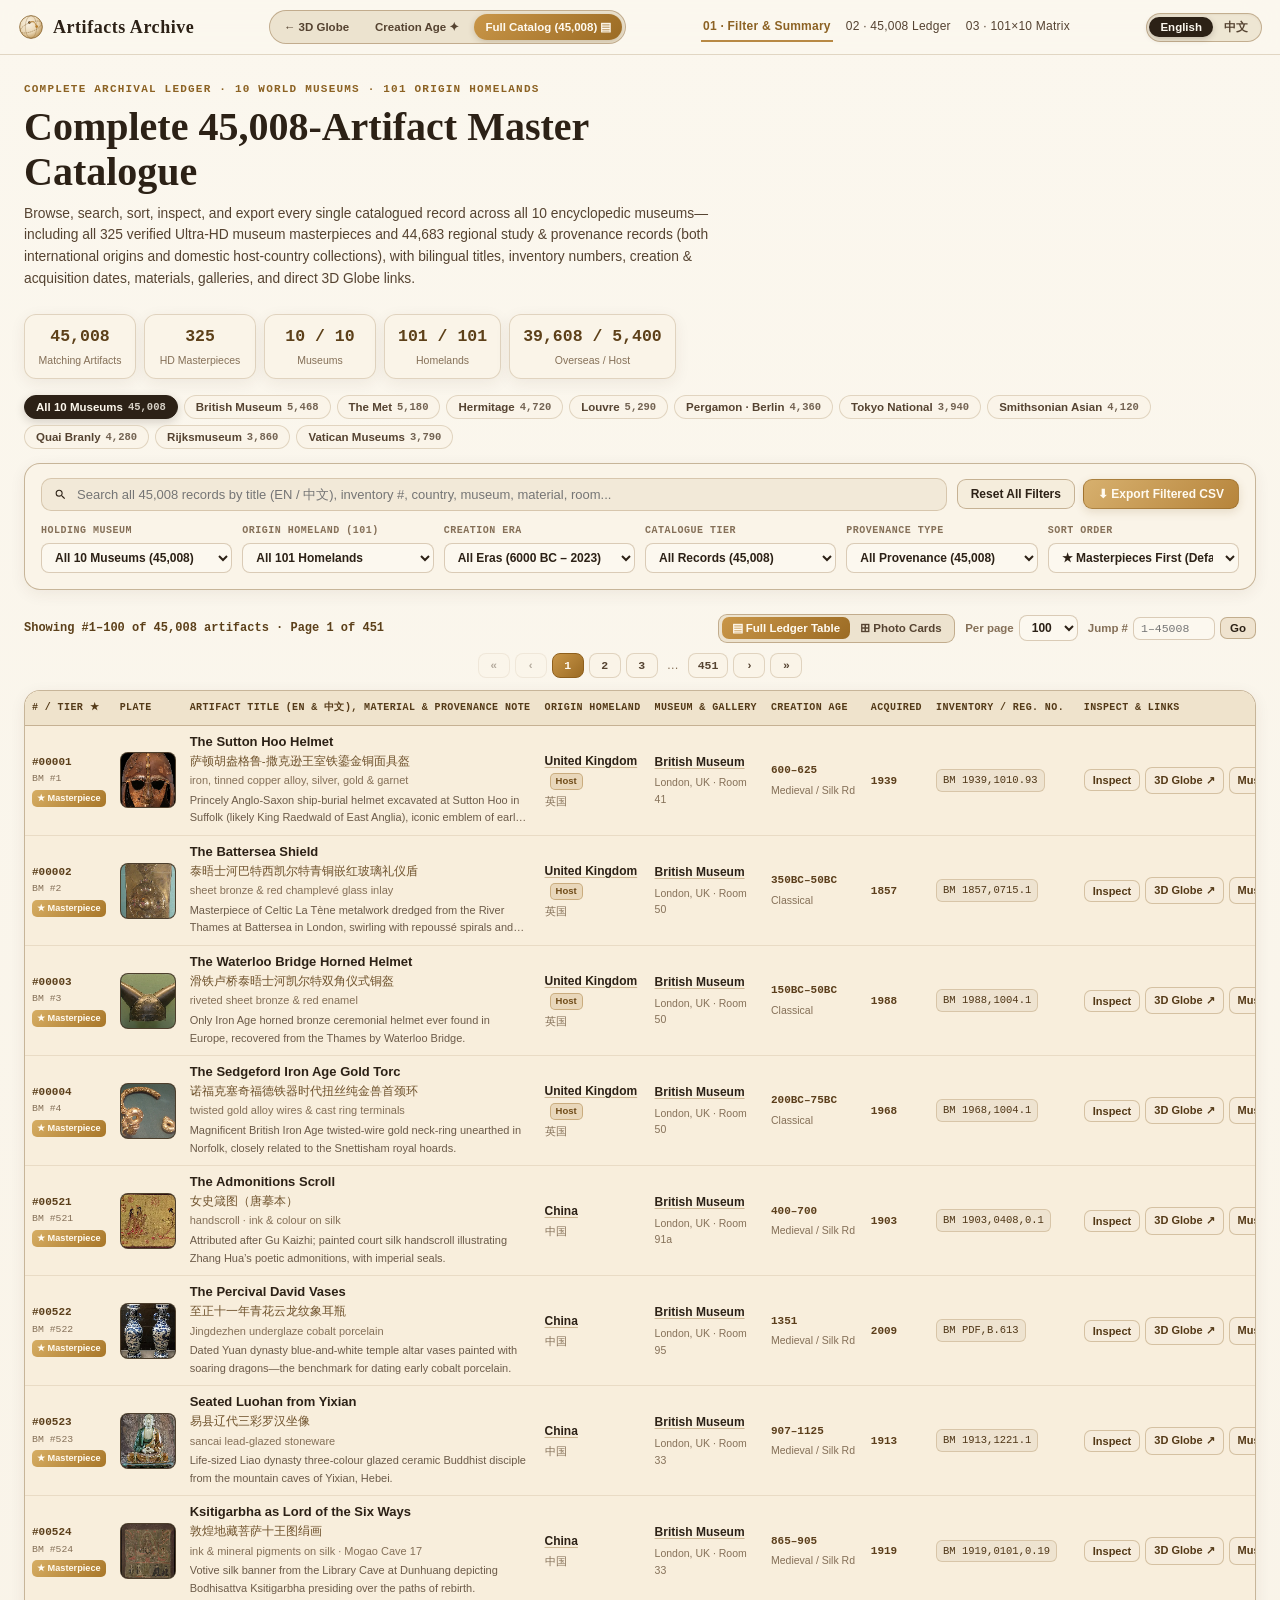
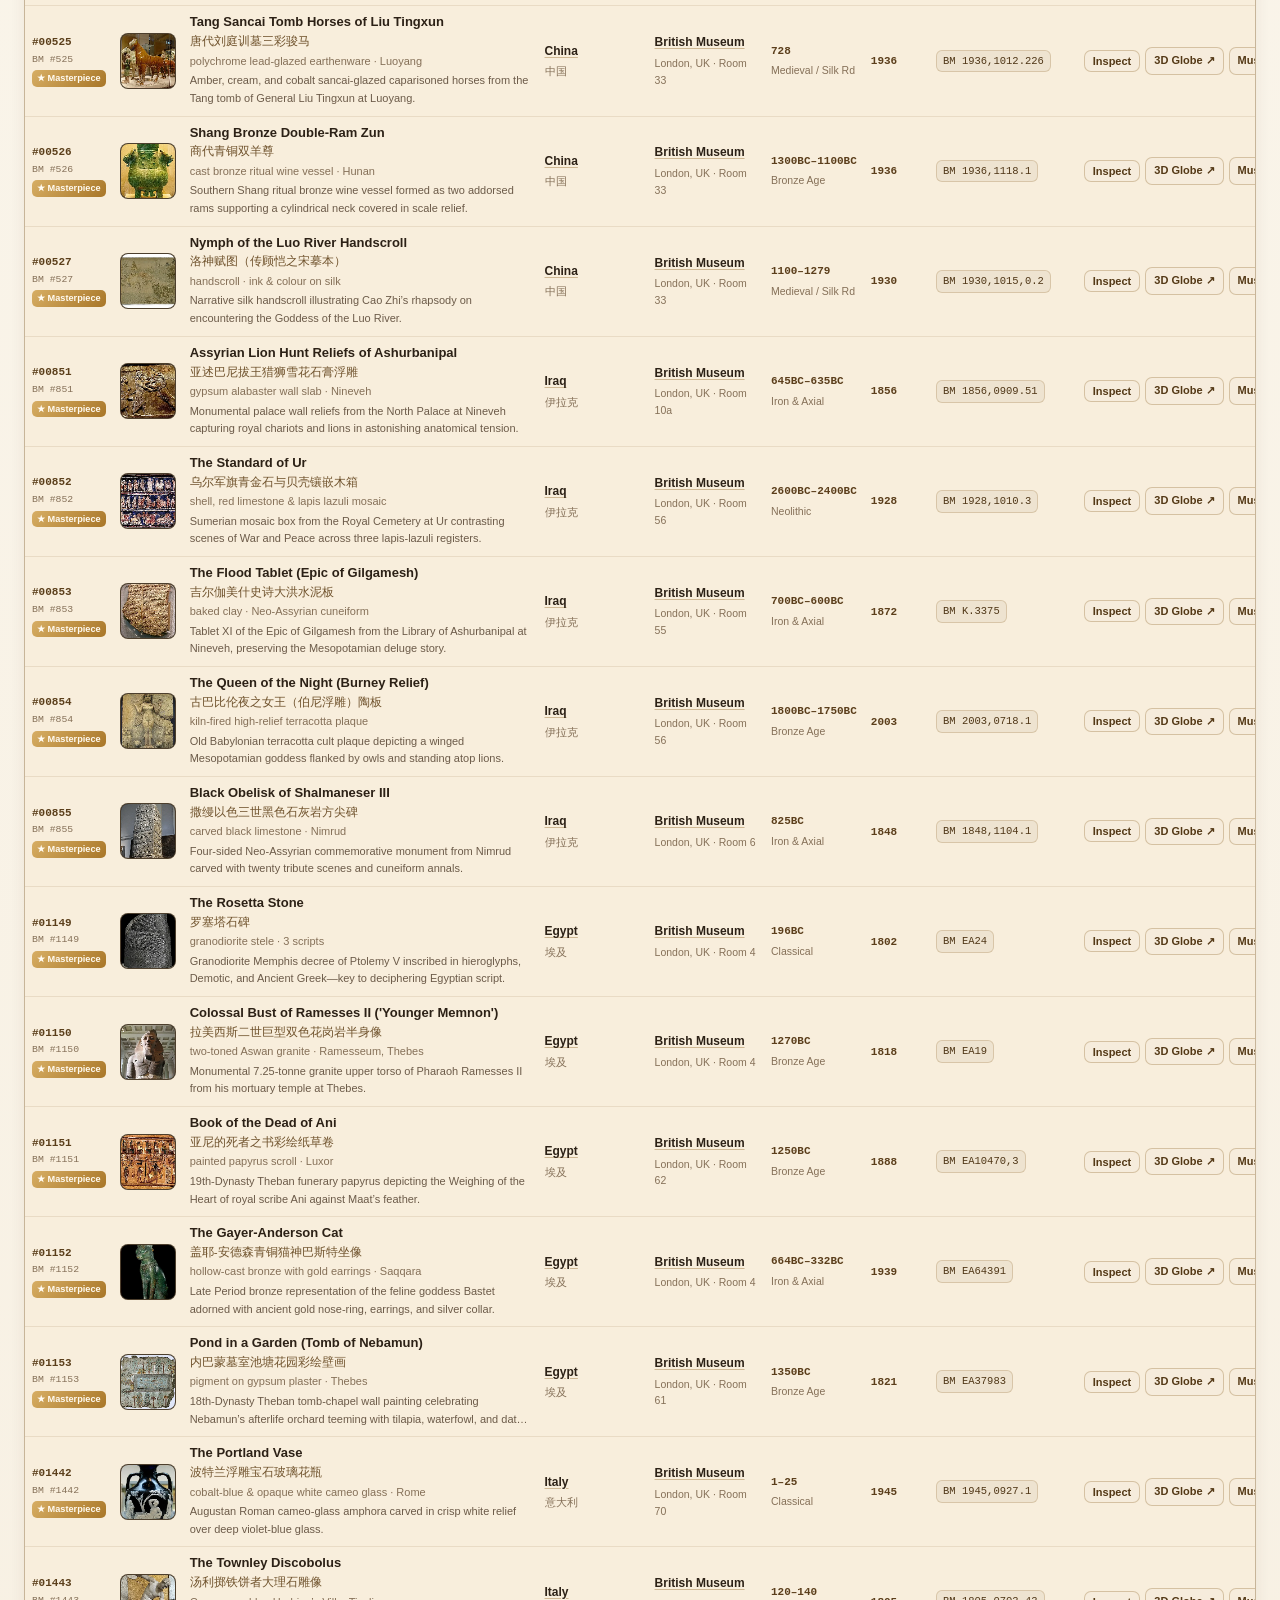
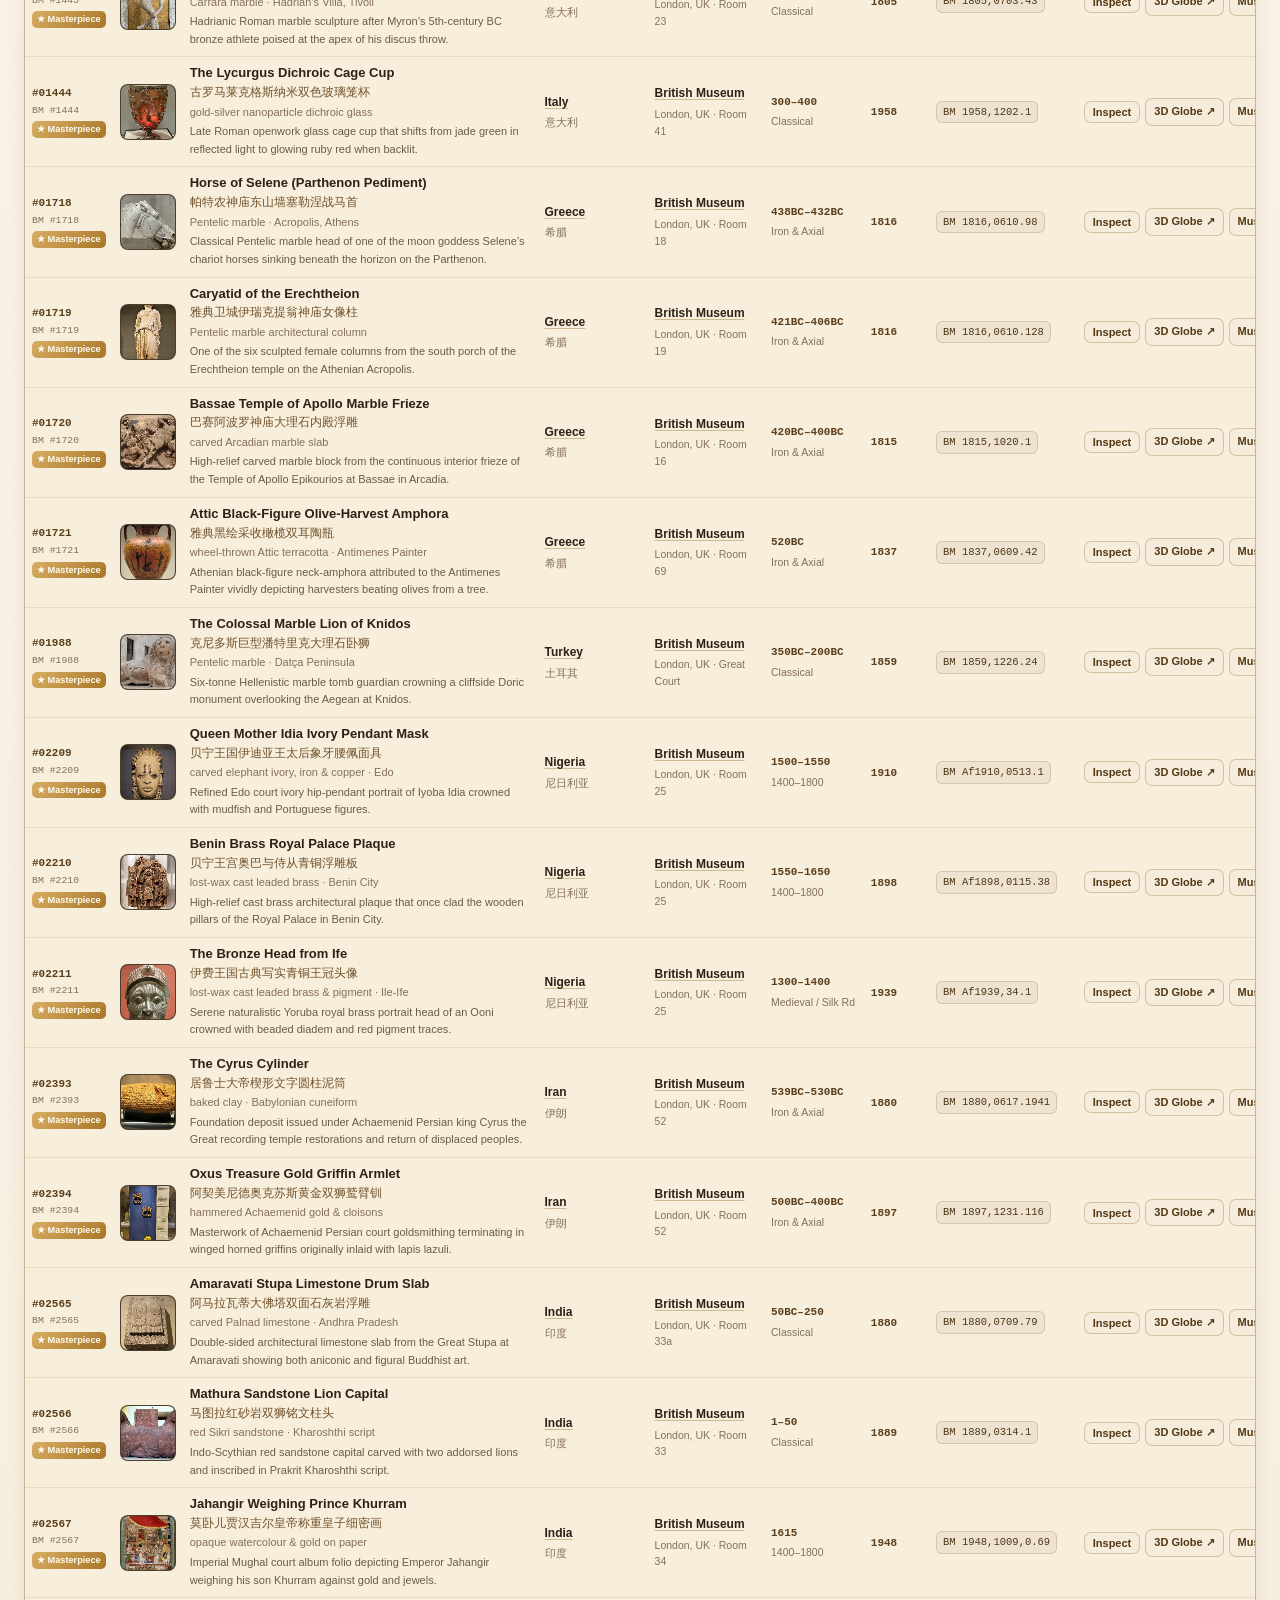
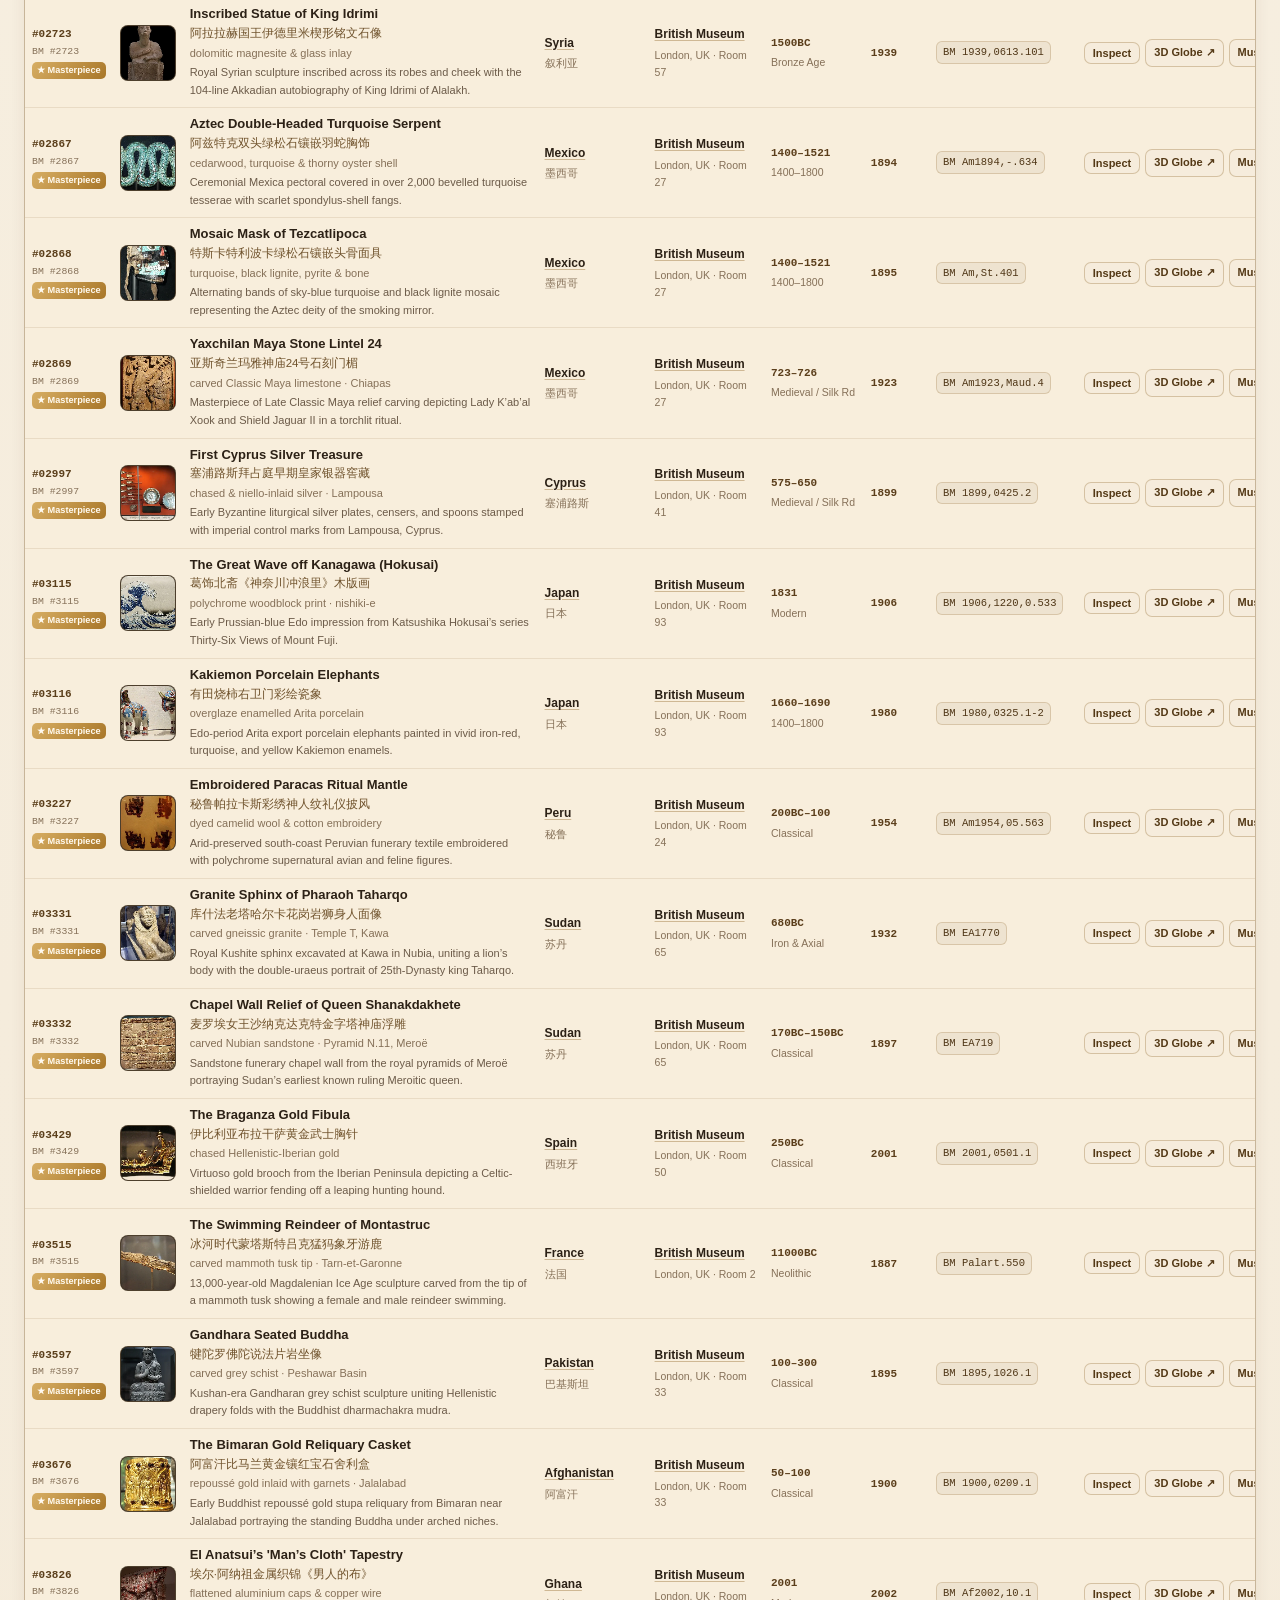
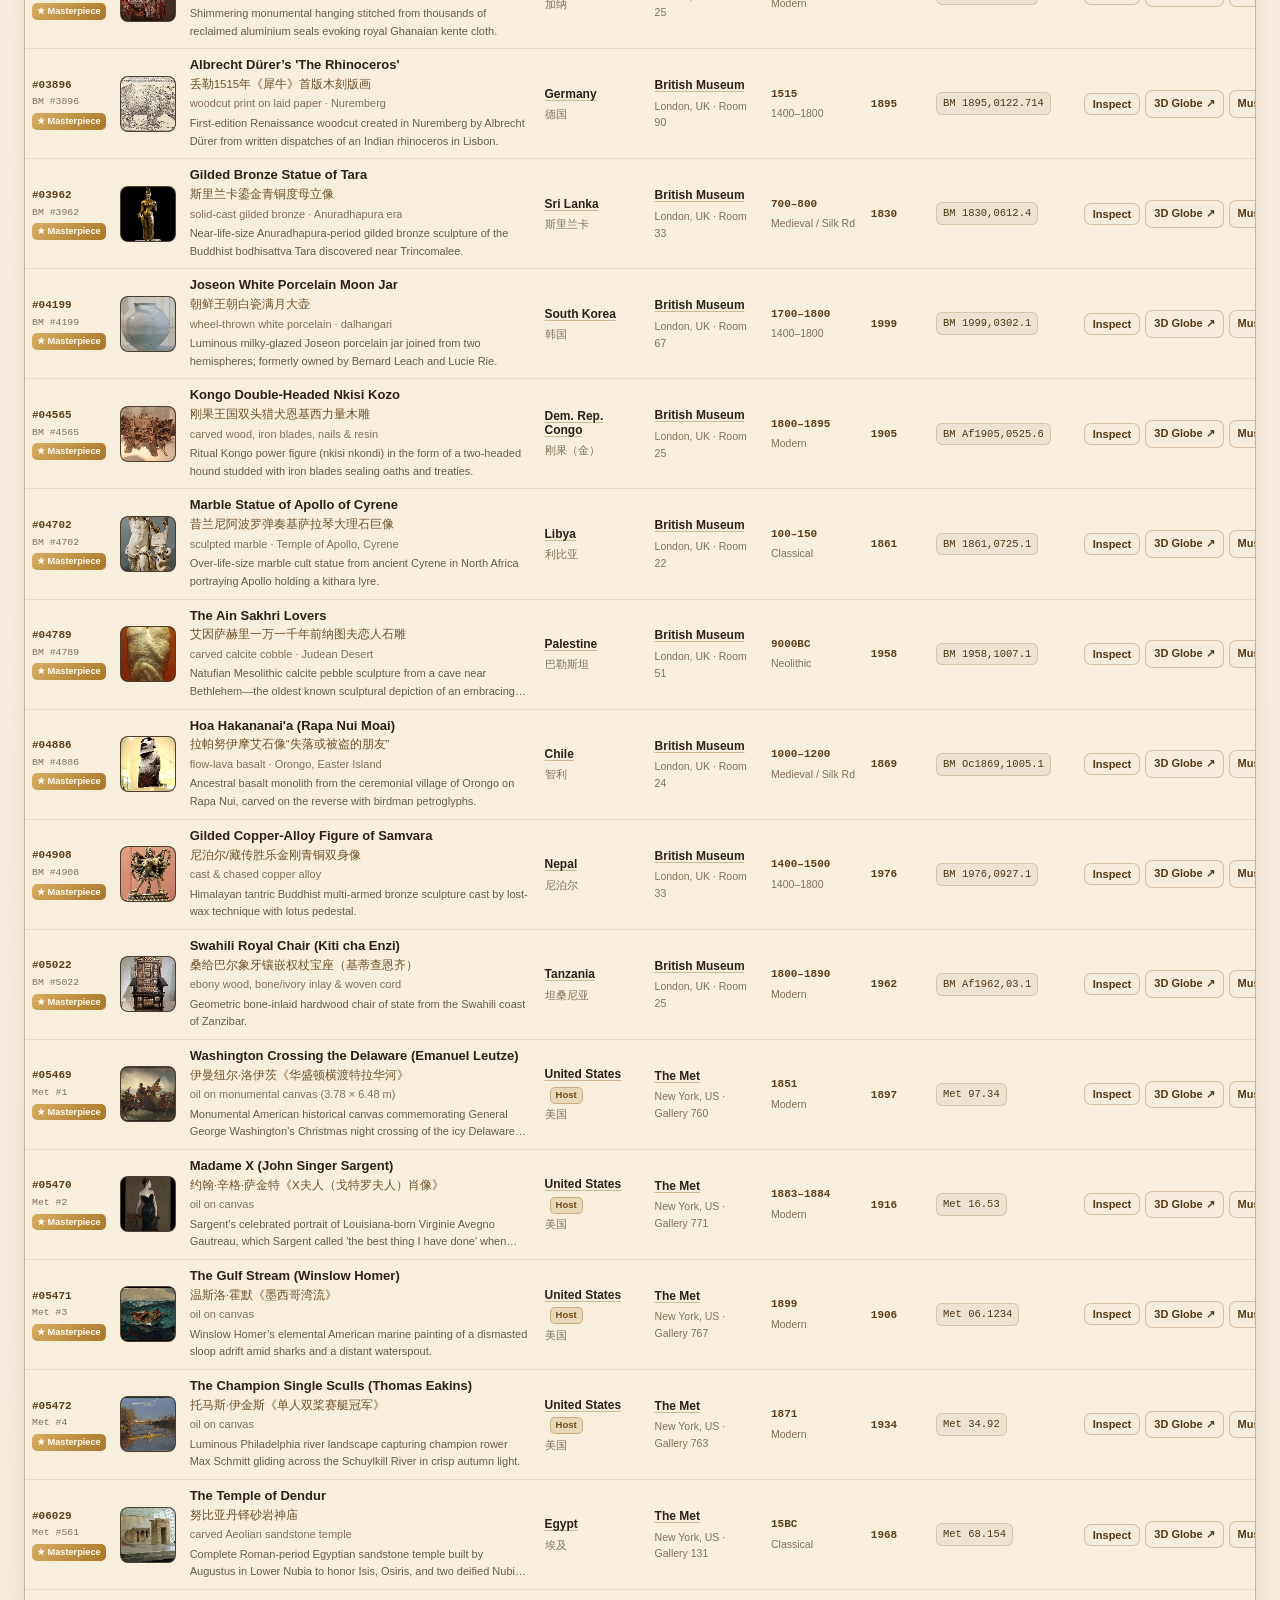
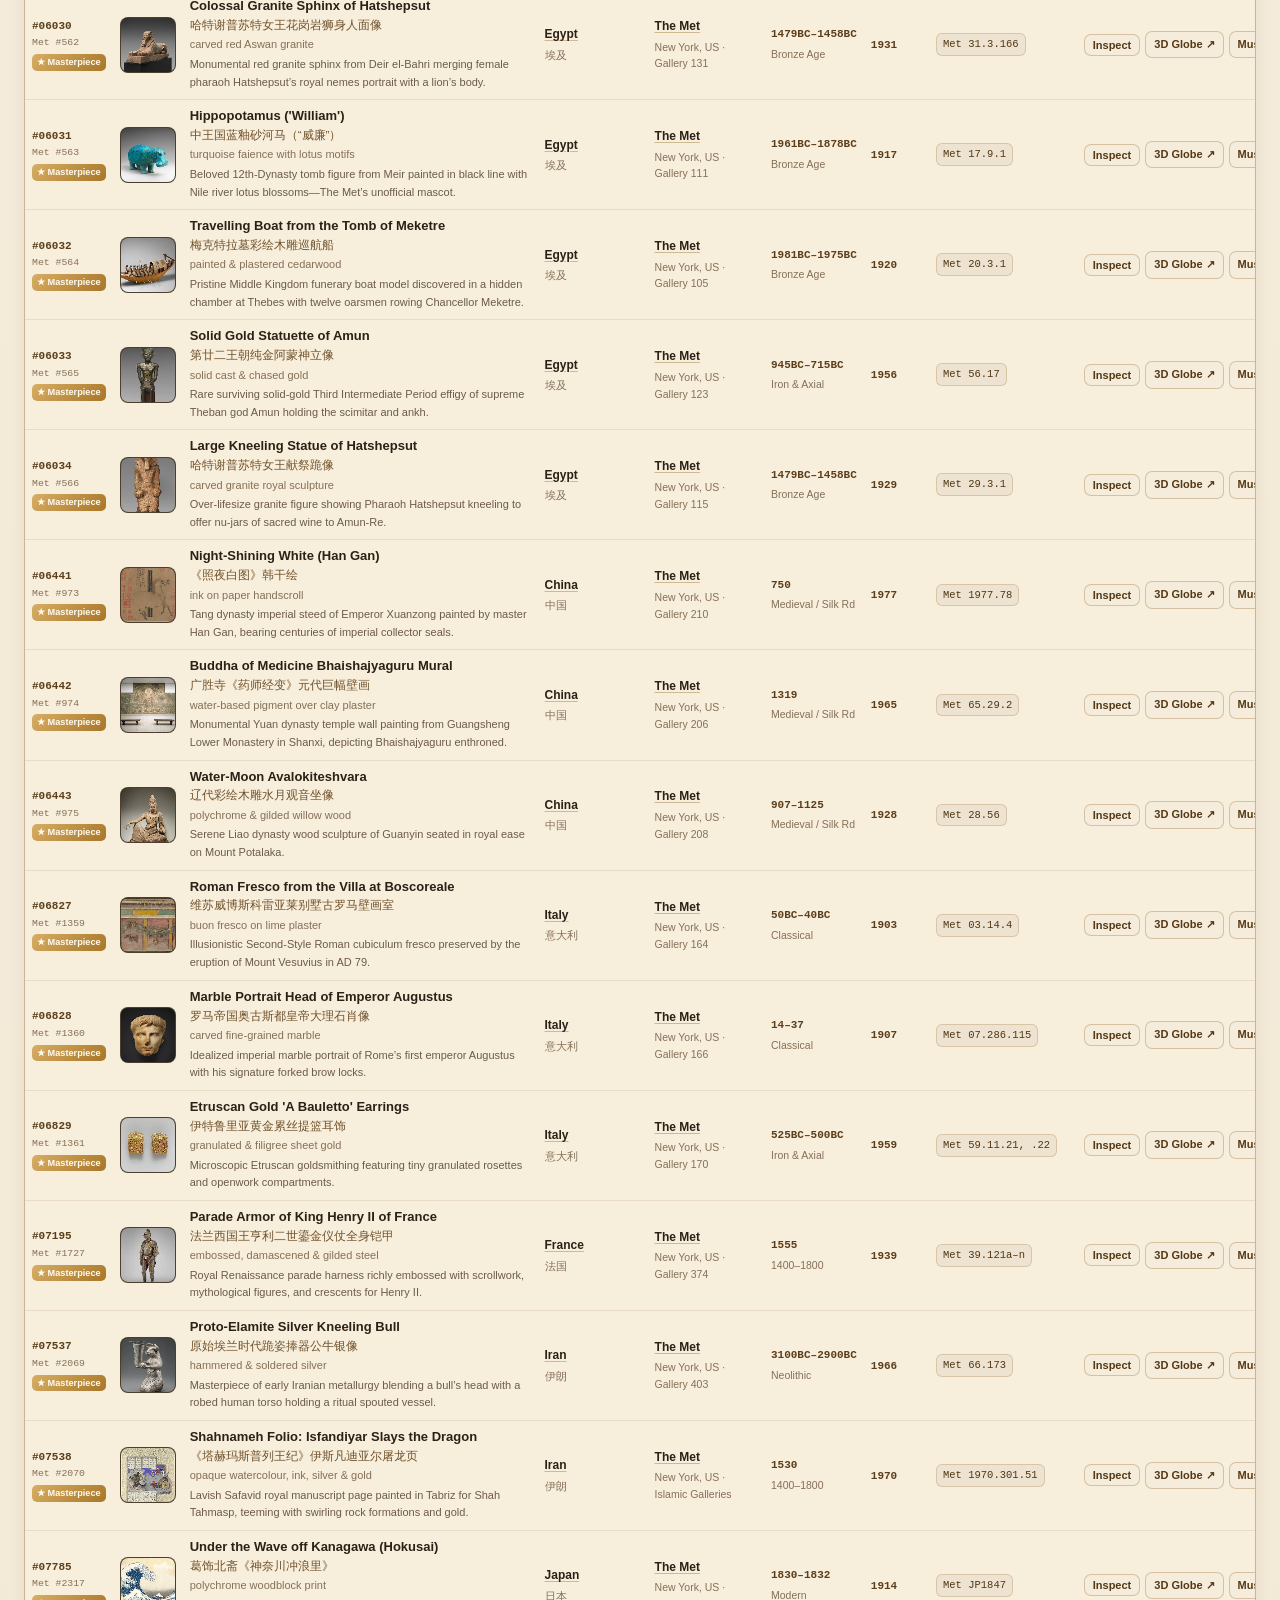
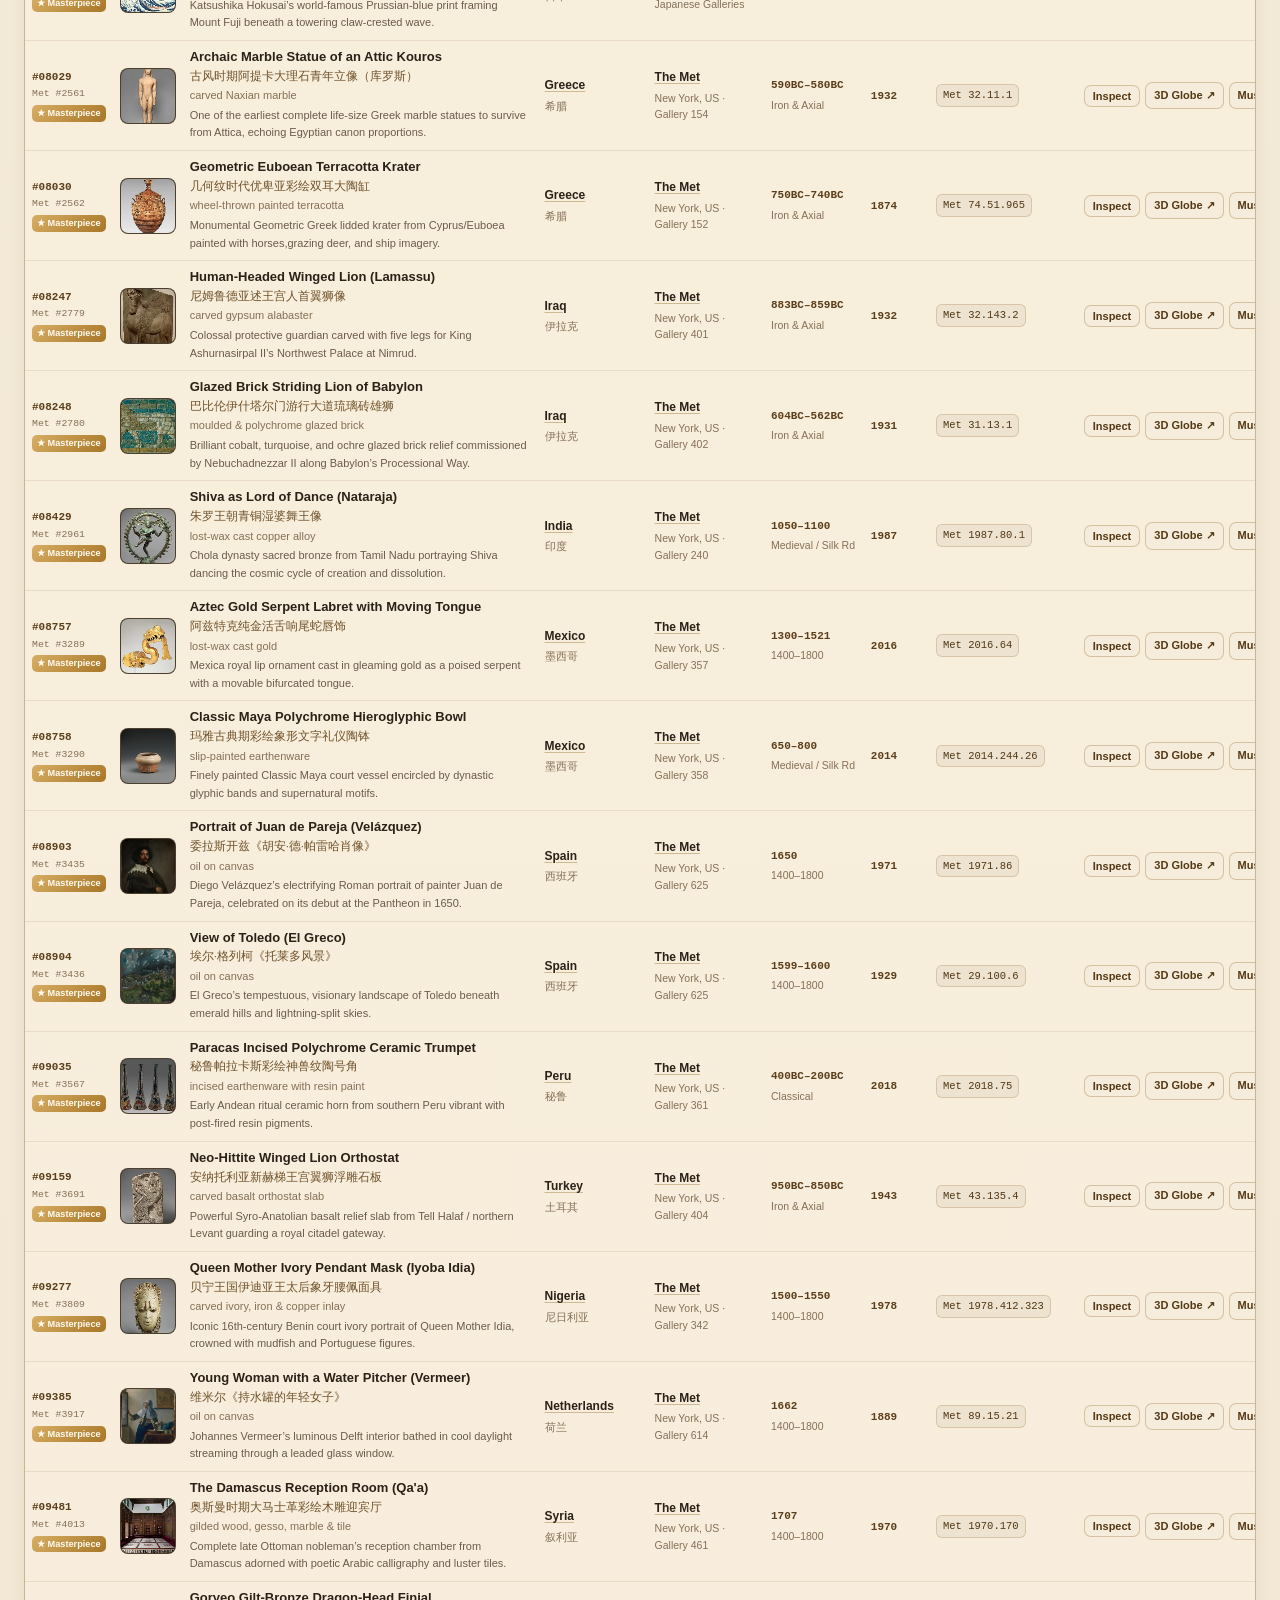
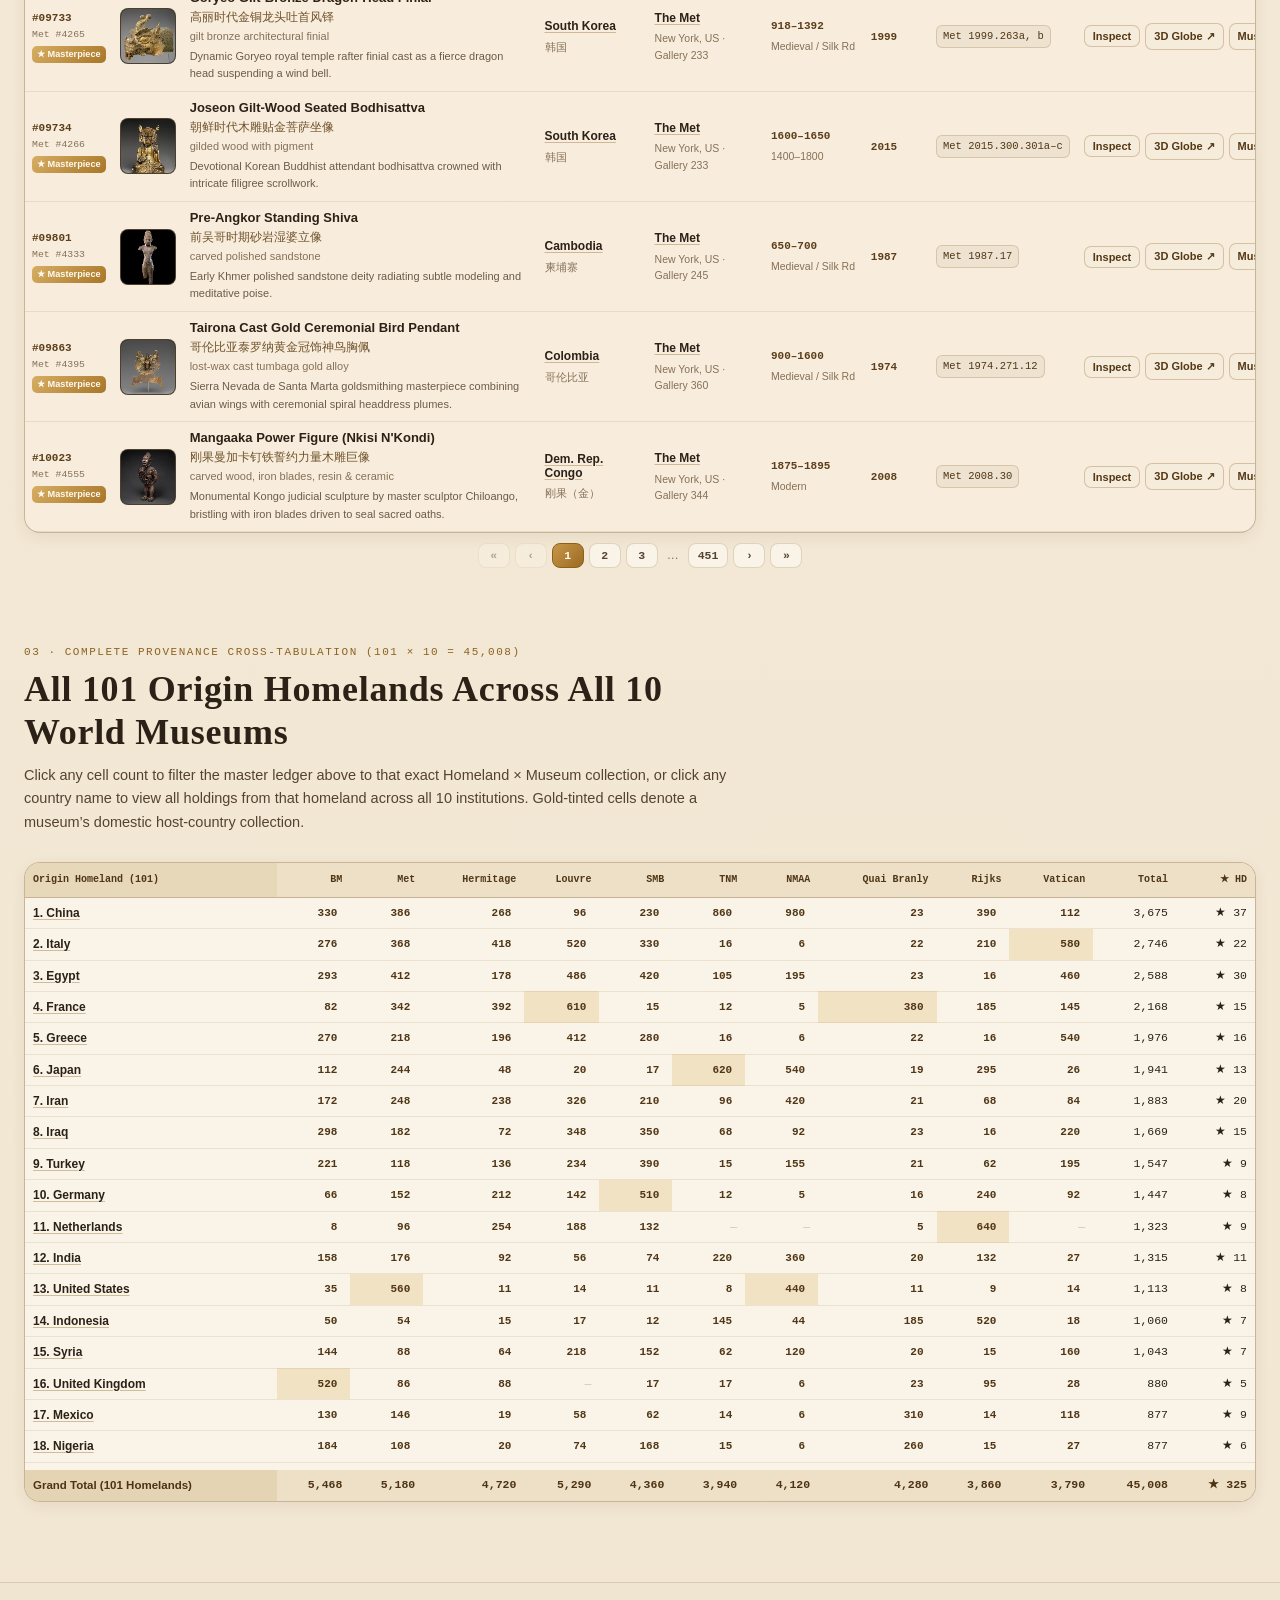
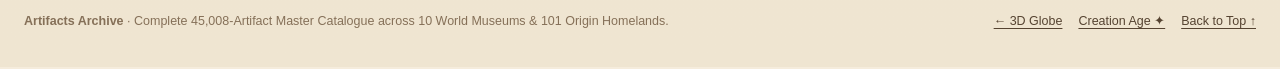
==== public/catalog.html @ 42130c11 "Initial release: Artifacts Archive (10 museums, 45,008 records, 3 pages)" ====
<!DOCTYPE html>
<html lang="en">
<head>
  <meta charset="UTF-8" />
  <meta name="viewport" content="width=device-width, initial-scale=1.0" />
  <title>Full Artifact Catalog (45,008) · 全部文物总名录 — Artifacts Archive</title>
  <meta name="description" content="Complete searchable, filterable, and exportable master catalogue of all 45,008 artifacts across 10 world museums and 101 origin homelands, including 325 verified HD masterpieces." />
  <link rel="icon" type="image/svg+xml" href="./favicon.svg" />
  <link rel="stylesheet" href="./css/styles.css" />
  <link rel="stylesheet" href="./css/catalog.css" />
</head>
<body class="catalog-page">
  <header id="site-nav">
    <div class="nav-inner">
      <a class="brand-link" href="./index.html" id="cat-brand-back-link">
        <img class="brand-mark" src="./favicon.svg" alt="" width="26" height="26" />
        <span id="brand-primary" class="brand-text-primary" data-i18n="brandPrimary">Artifacts Archive</span>
      </a>

      <div class="cat-page-switcher" role="navigation" aria-label="Exhibition lens pages">
        <a id="cat-nav-prov-link" class="cat-page-pill" href="./index.html" data-i18n="navProvenance">← 3D Globe</a>
        <a id="cat-nav-age-link" class="cat-page-pill" href="./creation-age.html" data-i18n="navCreationAge">Creation Age ✦</a>
        <span class="cat-page-pill active" aria-current="page" data-i18n="navCatalogCurrent">Full Catalog (45,008) ▤</span>
      </div>

      <nav class="nav-links cat-sec-links" aria-label="Catalog sections">
        <a href="#cat-hero-section" class="active" data-cat-sec="cat-hero-section" data-i18n="secFilterNav">01 · Filter &amp; Summary</a>
        <a href="#cat-directory-section" data-cat-sec="cat-directory-section" data-i18n="secLedgerNav">02 · 45,008 Ledger</a>
        <a href="#cat-matrix-section" data-cat-sec="cat-matrix-section" data-i18n="secMatrixNav">03 · 101×10 Matrix</a>
      </nav>

      <div class="nav-right">
        <div class="lang-toggle" role="group" aria-label="Language selector">
          <button type="button" class="lang-btn active" data-lang="en" aria-pressed="true">English</button>
          <button type="button" class="lang-btn" data-lang="zh" aria-pressed="false">中文</button>
        </div>
      </div>
    </div>
  </header>

  <main>
    <!-- 01. Master Summary & Multi-Facet Filter Deck -->
    <section id="cat-hero-section" class="cat-hero-deck">
      <div class="cat-hero-header">
        <div class="cat-hero-copy">
          <div class="cat-eyebrow" data-i18n="catEyebrow">COMPLETE ARCHIVAL LEDGER · 10 WORLD MUSEUMS · 101 ORIGIN HOMELANDS</div>
          <h1 id="cat-main-title" data-i18n="catMainTitle">Complete 45,008-Artifact Master Catalogue</h1>
          <p id="cat-main-sub" data-i18n="catMainSub">
            Browse, search, sort, inspect, and export every single catalogued record across all 10 encyclopedic museums—including all 325 verified Ultra-HD museum masterpieces and 44,683 regional study &amp; provenance records (both international origins and domestic host-country collections), with bilingual titles, inventory numbers, creation &amp; acquisition dates, materials, galleries, and direct 3D Globe links.
          </p>
        </div>

        <div class="cat-kpi-strip" aria-label="Filtered archive totals">
          <div class="cat-kpi-box">
            <div id="cat-kpi-matching" class="cat-kpi-num">45,008</div>
            <div class="cat-kpi-lbl" data-i18n="kpiMatching">Matching Artifacts</div>
          </div>
          <div class="cat-kpi-box">
            <div id="cat-kpi-curated" class="cat-kpi-num">325</div>
            <div class="cat-kpi-lbl" data-i18n="kpiCurated">HD Masterpieces</div>
          </div>
          <div class="cat-kpi-box">
            <div id="cat-kpi-museums" class="cat-kpi-num">10 / 10</div>
            <div class="cat-kpi-lbl" data-i18n="kpiMuseums">Museums</div>
          </div>
          <div class="cat-kpi-box">
            <div id="cat-kpi-countries" class="cat-kpi-num">101 / 101</div>
            <div class="cat-kpi-lbl" data-i18n="kpiHomelands">Homelands</div>
          </div>
          <div class="cat-kpi-box">
            <div id="cat-kpi-intl-host" class="cat-kpi-num">39,608 / 5,400</div>
            <div class="cat-kpi-lbl" data-i18n="kpiIntlHost">Overseas / Host</div>
          </div>
        </div>
      </div>

      <!-- 10-Museum Quick Filter Strip -->
      <div id="cat-museum-pills" class="cat-museum-pills" role="group" aria-label="Filter by holding museum"></div>

      <!-- Faceted Search, Filters, Sort & CSV Export -->
      <div class="cat-filter-card" aria-label="Search and filter controls">
        <div class="cat-search-row">
          <div class="cat-search-box">
            <svg class="gs-icon gs-icon-sm" viewBox="0 0 24 24" aria-hidden="true"><path d="M15.5 14h-.79l-.28-.27A6.471 6.471 0 0 0 16 9.5 6.5 6.5 0 1 0 9.5 16c1.61 0 3.09-.59 4.23-1.57l.27.28v.79l5 4.99L20.49 19l-4.99-5zm-6 0C7.01 14 5 11.99 5 9.5S7.01 5 9.5 5 14 7.01 14 9.5 11.99 14 9.5 14z"/></svg>
            <input id="cat-search-input" type="search" autocomplete="off" spellcheck="false" placeholder="Search all 45,008 records by title (EN / 中文), inventory #, country, museum, material, room..." data-i18n-placeholder="searchPlaceholder" />
            <button id="cat-search-clear" type="button" class="cat-clear-x is-hidden" aria-label="Clear search">×</button>
          </div>

          <div class="cat-top-actions">
            <button id="cat-reset-btn" type="button" class="cat-btn-secondary" data-i18n="resetFiltersBtn">Reset All Filters</button>
            <button id="cat-export-csv-btn" type="button" class="cat-btn-gold" data-i18n="exportCsvBtn">⬇ Export Filtered CSV</button>
          </div>
        </div>

        <div class="cat-facets-grid">
          <label class="cat-facet">
            <span class="cat-facet-lbl" data-i18n="facetMuseum">Holding Museum</span>
            <select id="cat-museum-select"></select>
          </label>

          <label class="cat-facet">
            <span class="cat-facet-lbl" data-i18n="facetHomeland">Origin Homeland (101)</span>
            <select id="cat-country-select"></select>
          </label>

          <label class="cat-facet">
            <span class="cat-facet-lbl" data-i18n="facetEra">Creation Era</span>
            <select id="cat-era-select"></select>
          </label>

          <label class="cat-facet">
            <span class="cat-facet-lbl" data-i18n="facetTier">Catalogue Tier</span>
            <select id="cat-tier-select"></select>
          </label>

          <label class="cat-facet">
            <span class="cat-facet-lbl" data-i18n="facetProv">Provenance Type</span>
            <select id="cat-prov-select"></select>
          </label>

          <label class="cat-facet">
            <span class="cat-facet-lbl" data-i18n="facetSort">Sort Order</span>
            <select id="cat-sort-select"></select>
          </label>
        </div>
      </div>
    </section>

    <!-- 02. Complete 45,008-Record Master Ledger & Photo Grid -->
    <section id="cat-directory-section" class="cat-directory-section">
      <div class="cat-toolbar">
        <div class="cat-toolbar-left">
          <span id="cat-range-summary" class="cat-range-summary">Showing #1–100 of 45,008 artifacts</span>
          <div id="cat-active-chips" class="cat-active-chips"></div>
        </div>

        <div class="cat-toolbar-right">
          <div class="cat-view-switch" role="group" aria-label="Directory display layout">
            <button id="cat-view-table" type="button" class="cat-view-btn active" aria-pressed="true" data-i18n="viewTableBtn">▤ Full Ledger Table</button>
            <button id="cat-view-cards" type="button" class="cat-view-btn" aria-pressed="false" data-i18n="viewCardsBtn">⊞ Photo Cards</button>
          </div>

          <label class="cat-pagesize-wrap" for="cat-pagesize-select">
            <span data-i18n="perPageLbl">Per page</span>
            <select id="cat-pagesize-select">
              <option value="50">50</option>
              <option value="100" selected>100</option>
              <option value="250">250</option>
            </select>
          </label>

          <div class="cat-jump-wrap">
            <label for="cat-jump-input" data-i18n="jumpRecordLbl">Jump #</label>
            <input id="cat-jump-input" type="number" min="1" max="45008" placeholder="1–45008" />
            <button id="cat-jump-btn" type="button" class="cat-jump-go" data-i18n="jumpGoBtn">Go</button>
          </div>
        </div>
      </div>

      <!-- Top Pagination -->
      <nav id="cat-pager-top" class="cat-pager" aria-label="Top catalog pagination"></nav>

      <!-- Ledger Table View -->
      <div id="cat-table-wrap" class="cat-table-wrap">
        <table class="cat-ledger-table">
          <thead>
            <tr>
              <th class="col-idx th-sortable" data-sort-col="index" data-i18n="thIndex"># / Tier</th>
              <th class="col-photo" data-i18n="thPhoto">Plate</th>
              <th class="col-title" data-i18n="thArtifact">Artifact Title (EN &amp; 中文), Material &amp; Provenance Note</th>
              <th class="col-origin th-sortable" data-sort-col="country" data-i18n="thHomeland">Origin Homeland</th>
              <th class="col-museum" data-i18n="thMuseum">Museum &amp; Gallery</th>
              <th class="col-created th-sortable" data-sort-col="created" data-i18n="thCreated">Creation Age</th>
              <th class="col-acq th-sortable" data-sort-col="acquired" data-i18n="thAcquired">Acquired</th>
              <th class="col-reg" data-i18n="thInventory">Inventory / Reg. No.</th>
              <th class="col-actions" data-i18n="thActions">Inspect &amp; Links</th>
            </tr>
          </thead>
          <tbody id="cat-table-body"></tbody>
        </table>
      </div>

      <!-- Photo Card Grid View -->
      <div id="cat-cards-grid" class="cat-cards-grid is-hidden"></div>

      <!-- Empty State -->
      <div id="cat-empty-state" class="cat-empty-state is-hidden">
        <h3 data-i18n="emptyTitle">No artifacts match your current filter combination</h3>
        <p data-i18n="emptySub">Try clearing your search text or resetting one of the museum, homeland, or era filters.</p>
        <button id="cat-empty-reset-btn" type="button" class="cat-btn-gold" data-i18n="resetFiltersBtn">Reset All Filters</button>
      </div>

      <!-- Bottom Pagination -->
      <nav id="cat-pager-bottom" class="cat-pager" aria-label="Bottom catalog pagination"></nav>
    </section>

    <!-- 03. Complete 101 Homelands × 10 Museums Cross-Tab Matrix -->
    <section id="cat-matrix-section" class="editorial-section cat-matrix-section">
      <div class="section-header cat-matrix-header">
        <div class="section-eyebrow" data-i18n="matrixEyebrow">03 · COMPLETE PROVENANCE CROSS-TABULATION (101 × 10 = 45,008)</div>
        <h2 data-i18n="matrixTitle">All 101 Origin Homelands Across All 10 World Museums</h2>
        <p data-i18n="matrixSub">
          Click any cell count to filter the master ledger above to that exact Homeland × Museum collection, or click any country name to view all holdings from that homeland across all 10 institutions. Gold-tinted cells denote a museum’s domestic host-country collection.
        </p>
      </div>

      <div class="cat-matrix-wrap">
        <table class="cat-matrix-table" id="cat-matrix-table">
          <thead id="cat-matrix-head"></thead>
          <tbody id="cat-matrix-body"></tbody>
          <tfoot id="cat-matrix-foot"></tfoot>
        </table>
      </div>
    </section>
  </main>

  <!-- Full Archival Record Sheet Modal -->
  <div id="cat-record-modal" class="cat-modal-backdrop" role="dialog" aria-modal="true" aria-label="Full artifact archival record">
    <div class="cat-record-sheet">
      <div class="cat-sheet-topbar">
        <div id="cat-sheet-badges" class="cat-sheet-badges"></div>
        <div class="cat-sheet-nav">
          <button id="cat-sheet-prev" type="button" class="cat-step-btn" aria-label="Previous record">‹</button>
          <span id="cat-sheet-pos" class="cat-sheet-pos">1 / 45,008</span>
          <button id="cat-sheet-next" type="button" class="cat-step-btn" aria-label="Next record">›</button>
          <button id="cat-sheet-close" type="button" class="cat-close-btn" aria-label="Close record">×</button>
        </div>
      </div>

      <div class="cat-sheet-grid">
        <div class="cat-sheet-media">
          <button id="cat-sheet-photo-btn" type="button" class="cat-sheet-photo-btn" aria-label="Zoom high-resolution studio photograph">
            <canvas id="cat-sheet-canvas" width="420" height="420"></canvas>
            <img id="cat-sheet-hd-img" alt="" />
            <span class="zoom-badge" data-i18n="zoomHdBadge">🔍 Ultra-HD Zoom</span>
          </button>
          <div class="cat-sheet-links">
            <a id="cat-sheet-globe-link" class="btn-primary-gold" href="./index.html" data-i18n="locateGlobeBtn">Locate on 3D Globe ↗</a>
            <a id="cat-sheet-age-link" class="btn-secondary-vellum" href="./creation-age.html" data-i18n="viewAgeBtn">View in Creation Age ↗</a>
            <a id="cat-sheet-obj-link" class="btn-secondary-vellum" href="https://www.britishmuseum.org/collection" target="_blank" rel="noopener noreferrer">Official Museum Record ↗</a>
            <a id="cat-sheet-cat-link" class="btn-secondary-vellum" href="https://www.britishmuseum.org/collection" target="_blank" rel="noopener noreferrer">Homeland Catalogue ↗</a>
          </div>
        </div>

        <div class="cat-sheet-details">
          <h2 id="cat-sheet-title-primary"></h2>
          <div id="cat-sheet-title-secondary" class="cat-sheet-subtitle"></div>
          <p id="cat-sheet-desc-primary" class="cat-sheet-desc"></p>
          <p id="cat-sheet-desc-secondary" class="cat-sheet-desc-alt"></p>

          <dl id="cat-sheet-dl" class="cat-meta-dl"></dl>
        </div>
      </div>
    </div>
  </div>

  <!-- Full-Screen Studio Photo Lightbox -->
  <div id="cat-lightbox" class="cat-lightbox" role="dialog" aria-modal="true" aria-label="High-resolution photograph">
    <div class="lightbox-card">
      <button id="cat-lb-close" type="button" aria-label="Close preview">×</button>
      <div class="lightbox-stage">
        <button id="cat-lb-prev" type="button" class="lightbox-step-btn prev" aria-label="Previous artifact">‹</button>
        <canvas id="cat-lb-canvas" width="560" height="560"></canvas>
        <img id="cat-lb-img" alt="" />
        <button id="cat-lb-next" type="button" class="lightbox-step-btn next" aria-label="Next artifact">›</button>
      </div>
      <div class="lightbox-info">
        <div id="cat-lb-kicker" class="lightbox-kicker"></div>
        <h3 id="cat-lb-title"></h3>
        <p id="cat-lb-desc"></p>
        <div class="lightbox-actions">
          <a id="cat-lb-obj-link" class="btn-primary-gold" href="https://www.britishmuseum.org/collection" target="_blank" rel="noopener noreferrer">Open Official Record ↗</a>
          <a id="cat-lb-globe-link" class="btn-secondary-vellum" href="./index.html" data-i18n="locateGlobeBtn">Locate on 3D Globe ↗</a>
        </div>
      </div>
    </div>
  </div>

  <footer id="site-footer">
    <div class="footer-inner">
      <div>
        <strong data-i18n="footerBrand">Artifacts Archive</strong>
        <span> · </span>
        <span data-i18n="catFooterNote">Complete 45,008-Artifact Master Catalogue across 10 World Museums &amp; 101 Origin Homelands.</span>
      </div>
      <div class="footer-links">
        <a id="cat-footer-prov-link" href="./index.html" data-i18n="navProvenance">← 3D Globe</a>
        <a id="cat-footer-age-link" href="./creation-age.html" data-i18n="navCreationAge">Creation Age ✦</a>
        <a href="#cat-hero-section" data-i18n="footerTopLink">Back to Top ↑</a>
      </div>
    </div>
  </footer>

  <script src="./js/assets.js" defer></script>
  <script src="./js/catalog.js" defer></script>
</body>
</html>
---- public/css/styles.css ----
:root {
  --bg-vellum-light: #fbf7ee;
  --bg-vellum-mid: #f5ecdc;
  --bg-vellum-deep: #efe5d1;
  --bg-paper-card: rgba(252, 248, 240, 0.88);
  --bg-paper-strong: rgba(250, 244, 232, 0.96);
  --border-sepia: rgba(176, 150, 113, 0.34);
  --border-sepia-strong: rgba(154, 124, 82, 0.52);
  --ink-strong: #2c2116;
  --ink-body: #554331;
  --ink-muted: #857058;
  --accent-brass: #b88944;
  --accent-brass-deep: #8c6223;
  --accent-pill: #e6d4b3;
  --shadow-elevated: 0 12px 34px rgba(68, 49, 24, 0.11), 0 2px 6px rgba(68, 49, 24, 0.06);
  --shadow-subtle: 0 4px 16px rgba(68, 49, 24, 0.07);
}

*, *::before, *::after {
  box-sizing: border-box;
  font-variant-ligatures: no-contextual;
  font-feature-settings: "calt" 0, "liga" 0;
}

html {
  scroll-behavior: smooth;
  background-color: var(--bg-vellum-mid);
  color: var(--ink-strong);
}

body {
  margin: 0;
  padding: 0;
  font-family: 'Google Sans Flex', 'Noto Sans SC', -apple-system, BlinkMacSystemFont, sans-serif;
  background: linear-gradient(180deg, var(--bg-vellum-light) 0%, var(--bg-vellum-mid) 45%, #f2e7d3 100%);
  color: var(--ink-strong);
  -webkit-font-smoothing: antialiased;
  line-height: 1.6;
}

/* Official Google Symbols Vector Icons */
.gs-icon {
  width: 14px;
  height: 14px;
  fill: currentColor;
  flex-shrink: 0;
  display: inline-block;
  vertical-align: -2px;
}

.gs-icon-sm {
  width: 13px;
  height: 13px;
}

.gs-icon-lg {
  width: 16px;
  height: 16px;
}

.gs-icon-left {
  margin-right: 4px;
}

/* Sticky Top Editorial Navigation */
#site-nav {
  position: sticky;
  top: 0;
  z-index: 60;
  background: rgba(251, 247, 238, 0.88);
  backdrop-filter: blur(16px);
  -webkit-backdrop-filter: blur(16px);
  border-bottom: 1px solid var(--border-sepia);
}

.nav-inner {
  max-width: 1400px;
  margin: 0 auto;
  padding: 10px 18px;
  display: flex;
  align-items: center;
  justify-content: space-between;
  gap: 10px;
}

.brand-link {
  display: inline-flex;
  align-items: center;
  gap: 9px;
  text-decoration: none;
  color: var(--ink-strong);
  white-space: nowrap;
  flex-shrink: 0;
}

.brand-mark {
  width: 26px;
  height: 26px;
  flex-shrink: 0;
}

.brand-text-primary {
  font-family: 'Cormorant Garamond', 'Noto Serif SC', Georgia, serif;
  font-weight: 700;
  font-size: 18px;
  letter-spacing: 0.03em;
  color: var(--ink-strong);
}

html[lang="zh-CN"] .brand-text-primary {
  font-family: 'Noto Serif SC', serif;
  font-size: 16.5px;
  letter-spacing: 0.08em;
}

.nav-right {
  display: flex;
  align-items: center;
  gap: 7px;
  flex-shrink: 0;
}

.lang-toggle {
  display: inline-flex;
  align-items: center;
  padding: 2px;
  border-radius: 999px;
  background: rgba(235, 223, 202, 0.72);
  border: 1px solid var(--border-sepia-strong);
  box-shadow: inset 0 1px 2px rgba(68, 49, 24, 0.06);
}

.lang-btn {
  border: none;
  background: transparent;
  color: var(--ink-body);
  font-family: inherit;
  font-size: 11.5px;
  font-weight: 600;
  padding: 4px 11px;
  border-radius: 999px;
  cursor: pointer;
  white-space: nowrap;
  transition: background 0.16s ease, color 0.16s ease, box-shadow 0.16s ease;
}

.lang-btn:hover {
  color: var(--ink-strong);
}

.lang-btn.active {
  background: var(--ink-strong);
  color: var(--bg-vellum-light);
  box-shadow: 0 2px 6px rgba(44, 33, 22, 0.22);
}

.stage-lang-toggle {
  position: absolute;
  top: 16px;
  inset-inline-end: 16px;
  z-index: 26;
  background: var(--bg-paper-card);
  backdrop-filter: blur(16px);
  -webkit-backdrop-filter: blur(16px);
  box-shadow: var(--shadow-subtle);
}

.nav-links {
  display: flex;
  align-items: center;
  gap: 11px;
}

.nav-links a {
  text-decoration: none;
  font-size: 12px;
  font-weight: 500;
  color: var(--ink-body);
  letter-spacing: 0.02em;
  white-space: nowrap;
  padding: 4px 2px;
  border-bottom: 2px solid transparent;
  transition: color 0.16s ease, border-color 0.16s ease;
}

.nav-links a:hover,
.nav-links a.active {
  color: var(--accent-brass-deep);
}

.nav-links a.active {
  font-weight: 700;
  border-bottom-color: var(--accent-brass);
}

.nav-links a.nav-creation-pill {
  padding: 4px 10px;
  border-radius: 999px;
  border: 1px solid rgba(176, 134, 68, 0.45);
  background: linear-gradient(135deg, rgba(244, 232, 208, 0.92), rgba(232, 212, 174, 0.85));
  color: #6b4714;
  font-weight: 700;
  font-size: 11.5px;
}

.nav-links a.nav-creation-pill:hover {
  background: linear-gradient(135deg, #d7ae68, #b58235);
  color: #fffaf0;
  border-color: #966821;
}

.is-hidden {
  display: none !important;
}

#prologue,
#globe-section,
#masterpieces,
#methodology {
  scroll-margin-top: 66px;
}

.nav-cta-btn {
  display: inline-flex;
  align-items: center;
  gap: 5px;
  padding: 5px 11px;
  border-radius: 999px;
  border: 1px solid rgba(140, 98, 34, 0.52);
  background: linear-gradient(135deg, #d8b272, #b9873d);
  color: #fffaf0;
  font-family: inherit;
  font-size: 11.5px;
  font-weight: 600;
  white-space: nowrap;
  flex-shrink: 0;
  cursor: pointer;
  box-shadow: 0 2px 8px rgba(120, 82, 24, 0.18);
  transition: transform 0.15s ease, filter 0.15s ease;
}

@media (max-width: 1120px) {
  .nav-links {
    display: none;
  }
}

.nav-cta-btn:hover {
  filter: brightness(1.05);
  transform: translateY(-1px);
}

/* Section 01: Editorial Prologue Hero */
#prologue {
  max-width: 1120px;
  margin: 0 auto;
  padding: 56px 24px 40px;
  text-align: center;
}

.catalogue-kicker {
  font-family: 'Google Sans Code', monospace;
  font-size: 11.5px;
  letter-spacing: 0.14em;
  text-transform: uppercase;
  color: var(--ink-muted);
  margin-bottom: 12px;
}

.hero-museum-bar {
  display: flex;
  width: fit-content;
  align-items: center;
  justify-content: center;
  flex-wrap: wrap;
  max-width: 980px;
  gap: 5px;
  padding: 6px 8px;
  margin: 0 auto 14px;
  border-radius: 18px;
  background: rgba(235, 223, 202, 0.72);
  border: 1px solid var(--border-sepia-strong);
  box-shadow: inset 0 1px 2px rgba(68, 49, 24, 0.06);
}

.hero-museum-pill {
  border: none;
  background: transparent;
  color: var(--ink-body);
  font-family: inherit;
  font-size: 11.5px;
  font-weight: 600;
  padding: 5px 12px;
  border-radius: 999px;
  cursor: pointer;
  white-space: nowrap;
  transition: background-color 0.15s ease, box-shadow 0.15s ease;
}

.hero-museum-pill:hover {
  color: var(--ink-strong);
  background: rgba(255, 250, 240, 0.55);
}

.hero-museum-pill.active {
  background: var(--ink-strong);
  color: #fbf7ee;
  box-shadow: 0 2px 8px rgba(44, 33, 22, 0.22);
}

.global-scale-pill {
  display: inline-block;
  margin: 0 auto 10px;
  padding: 3px 13px;
  border-radius: 999px;
  background: rgba(184, 137, 68, 0.14);
  border: 1px solid rgba(160, 118, 54, 0.34);
  color: #6b4b1e;
  font-family: 'Google Sans Code', monospace;
  font-size: 11px;
  font-weight: 600;
  letter-spacing: 0.04em;
}

/* Custom Editorial Museum Selector Dropdown (Navbar & Sidebar) */
.museum-dropdown {
  position: relative;
}

.museum-dropdown-trigger {
  display: inline-flex;
  align-items: center;
  justify-content: space-between;
  gap: 7px;
  font-family: inherit;
  cursor: pointer;
  border: 1px solid var(--border-sepia-strong);
  background: rgba(242, 232, 213, 0.85);
  color: var(--ink-strong);
  transition: background-color 0.15s ease, border-color 0.15s ease, box-shadow 0.15s ease;
}

.museum-dropdown-trigger:hover {
  background: rgba(232, 218, 192, 0.96);
  border-color: rgba(140, 102, 44, 0.62);
}

.nav-museum-dropdown .museum-dropdown-trigger {
  padding: 5px 12px;
  border-radius: 999px;
  font-size: 12px;
  font-weight: 600;
  max-width: 210px;
}

.nav-museum-dropdown .md-current-name {
  white-space: nowrap;
  overflow: hidden;
  text-overflow: ellipsis;
}

.sidebar-museum-dropdown .museum-dropdown-trigger {
  width: 100%;
  padding: 6px 10px;
  border-radius: 9px;
  background: linear-gradient(135deg, #3a2b1b, #261b11);
  border-color: #261b11;
  color: #fcf7ec;
  box-shadow: 0 3px 10px rgba(44, 33, 22, 0.18);
  text-align: left;
}

.sidebar-museum-dropdown .museum-dropdown-trigger:hover {
  background: linear-gradient(135deg, #483622, #312316);
}

.md-trigger-text {
  display: flex;
  flex-direction: row;
  align-items: baseline;
  justify-content: space-between;
  flex: 1;
  min-width: 0;
  gap: 6px;
}

.sidebar-museum-dropdown .md-current-name {
  font-size: 12px;
  font-weight: 700;
  line-height: 1.2;
  white-space: nowrap;
  overflow: hidden;
  text-overflow: ellipsis;
}

.md-current-meta {
  font-family: 'Google Sans Code', monospace;
  font-size: 9.8px;
  color: rgba(252, 247, 236, 0.78);
  white-space: nowrap;
  flex-shrink: 0;
}

.md-caret {
  font-size: 11px;
  opacity: 0.82;
  flex-shrink: 0;
  transition: transform 0.16s ease;
}

.museum-dropdown.open .md-caret {
  transform: rotate(180deg);
}

.museum-dropdown-menu {
  display: none;
  position: absolute;
  top: calc(100% + 6px);
  z-index: 80;
  background: rgba(252, 248, 240, 0.98);
  backdrop-filter: blur(18px);
  -webkit-backdrop-filter: blur(18px);
  border: 1px solid var(--border-sepia-strong);
  border-radius: 12px;
  padding: 5px;
  box-shadow: 0 16px 38px rgba(42, 29, 12, 0.24);
  max-height: 452px;
  overflow-y: auto;
}

.nav-museum-dropdown .museum-dropdown-menu {
  inset-inline-end: 0;
  width: 286px;
}

.sidebar-museum-dropdown .museum-dropdown-menu {
  inset-inline: 0;
  max-height: 446px;
}

.museum-dropdown.open .museum-dropdown-menu {
  display: flex;
  flex-direction: column;
  gap: 2px;
}

.md-option {
  display: flex;
  align-items: center;
  justify-content: space-between;
  gap: 8px;
  width: 100%;
  padding: 6px 9px;
  border: none;
  border-radius: 8px;
  background: transparent;
  color: var(--ink-strong);
  font-family: inherit;
  text-align: left;
  cursor: pointer;
  transition: background-color 0.12s ease;
}

.md-option:hover {
  background: rgba(196, 154, 87, 0.18);
}

.md-option.active {
  background: rgba(184, 137, 68, 0.24);
  font-weight: 700;
}

.md-opt-left {
  display: flex;
  flex-direction: column;
  min-width: 0;
}

.md-opt-name {
  font-size: 12px;
  font-weight: 600;
  line-height: 1.25;
  white-space: nowrap;
  overflow: hidden;
  text-overflow: ellipsis;
}

.md-opt-city {
  font-size: 10px;
  color: var(--ink-muted);
  line-height: 1.2;
}

.md-opt-count {
  font-family: 'Google Sans Code', monospace;
  font-size: 10.5px;
  color: #6b4d27;
  font-weight: 600;
  flex-shrink: 0;
  font-variant-numeric: tabular-nums;
}

#prologue h1 {
  margin: 0;
  font-family: 'Cormorant Garamond', 'Noto Serif SC', Georgia, serif;
  font-size: clamp(34px, 4.8vw, 54px);
  font-weight: 700;
  letter-spacing: 0.02em;
  line-height: 1.16;
  color: var(--ink-strong);
}

html[lang="zh-CN"] #prologue h1 {
  font-family: 'Noto Serif SC', serif;
  font-size: clamp(32px, 4.6vw, 52px);
  letter-spacing: 0.12em;
  line-height: 1.2;
}

.hero-subtitle-en {
  margin: 10px auto 0;
  font-family: 'Cormorant Garamond', 'Noto Serif SC', Georgia, serif;
  font-size: clamp(20px, 2.4vw, 27px);
  font-weight: 600;
  font-style: italic;
  color: #6d5230;
  letter-spacing: 0.01em;
}

.hero-lede {
  max-width: 720px;
  margin: 20px auto 28px;
  font-size: 15px;
  line-height: 1.72;
  color: var(--ink-body);
}

.hero-actions {
  display: flex;
  align-items: center;
  justify-content: center;
  gap: 12px;
  flex-wrap: wrap;
  margin-bottom: 34px;
}

.btn-primary-gold {
  display: inline-flex;
  align-items: center;
  gap: 6px;
  padding: 10px 22px;
  border-radius: 10px;
  border: 1px solid rgba(140, 98, 34, 0.55);
  background: linear-gradient(135deg, #d7b06e, #b6843b);
  color: #fffaf0;
  font-family: inherit;
  font-size: 13.5px;
  font-weight: 600;
  cursor: pointer;
  text-decoration: none;
  box-shadow: 0 6px 18px rgba(122, 84, 26, 0.18);
  transition: transform 0.16s ease, filter 0.16s ease;
}

.btn-primary-gold:hover {
  filter: brightness(1.05);
  transform: translateY(-1px);
}

.btn-secondary-vellum {
  display: inline-flex;
  align-items: center;
  gap: 6px;
  padding: 10px 20px;
  border-radius: 10px;
  border: 1px solid var(--border-sepia-strong);
  background: rgba(248, 241, 227, 0.78);
  color: var(--ink-strong);
  font-family: inherit;
  font-size: 13.5px;
  font-weight: 600;
  cursor: pointer;
  text-decoration: none;
  transition: background 0.16s ease;
}

.btn-secondary-vellum:hover {
  background: rgba(238, 226, 204, 0.95);
}

.ledger-strip {
  max-width: 860px;
  margin: 0 auto;
  padding: 16px 12px;
  border-top: 1px solid var(--border-sepia);
  border-bottom: 1px solid var(--border-sepia);
  display: grid;
  grid-template-columns: repeat(4, 1fr);
  gap: 12px;
}

.ledger-item {
  text-align: center;
}

.ledger-link {
  display: block;
  text-decoration: none;
  background: transparent;
  border: 1px solid transparent;
  border-radius: 10px;
  padding: 6px 4px;
  font-family: inherit;
  color: inherit;
  cursor: pointer;
  transition: background 0.16s ease, border-color 0.16s ease, transform 0.16s ease;
}

.ledger-link:hover {
  background: rgba(235, 221, 194, 0.58);
  border-color: var(--border-sepia);
  transform: translateY(-1px);
}

.ledger-num {
  font-family: 'Noto Serif SC', Georgia, serif;
  font-size: 24px;
  font-weight: 700;
  color: #5f431f;
  font-variant-numeric: tabular-nums;
  line-height: 1.2;
}

.ledger-label {
  margin-top: 3px;
  font-size: 11.5px;
  color: var(--ink-muted);
  letter-spacing: 0.03em;
}

/* Section 02: Full-Viewport Interactive 3D Globe Stage */
#globe-section {
  position: relative;
  width: calc(100% - 32px);
  max-width: 1440px;
  height: min(88vh, 860px);
  min-height: 660px;
  margin: 8px auto 64px;
  border-radius: 22px;
  border: 1px solid var(--border-sepia-strong);
  background: radial-gradient(circle at 54% 48%, var(--bg-vellum-light) 0%, #f4ead8 54%, var(--bg-vellum-deep) 100%);
  box-shadow: var(--shadow-elevated);
  overflow: hidden;
  user-select: none;
}

#globe-canvas {
  position: absolute;
  inset: 0;
  width: 100%;
  height: 100%;
  cursor: grab;
  touch-action: none;
}

#globe-canvas:active {
  cursor: grabbing;
}

/* Stage Floating Header Pill */
#stage-header {
  position: absolute;
  top: 14px;
  left: 50%;
  transform: translateX(-50%);
  z-index: 20;
  background: rgba(252, 249, 242, 0.94);
  backdrop-filter: blur(16px);
  -webkit-backdrop-filter: blur(16px);
  border: 1px solid var(--border-sepia);
  border-radius: 15px;
  padding: 8px 24px 7px;
  text-align: center;
  box-shadow: var(--shadow-subtle);
}

.stage-header-title {
  font-family: 'Cormorant Garamond', 'Noto Serif SC', Georgia, serif;
  font-size: 18px;
  font-weight: 700;
  letter-spacing: 0.03em;
  color: var(--ink-strong);
  line-height: 1.25;
}

html[lang="zh-CN"] .stage-header-title {
  font-family: 'Noto Serif SC', serif;
  font-size: 17px;
  letter-spacing: 0.14em;
}

#header-sub {
  margin-top: 2px;
  font-family: 'Google Sans Code', monospace;
  font-size: 11px;
  color: var(--ink-muted);
  letter-spacing: 0.03em;
}

#active-country-banner {
  margin-top: 3px;
  font-size: 13px;
  font-weight: 700;
  color: var(--ink-body);
  display: none;
}

#active-country-banner.visible {
  display: block;
}

#flight-banner {
  position: absolute;
  top: 84px;
  left: 50%;
  transform: translateX(-50%);
  z-index: 21;
  background: rgba(50, 38, 26, 0.88);
  color: #faf3e4;
  padding: 5px 16px;
  border-radius: 999px;
  font-family: 'Google Sans Code', monospace;
  font-size: 11.5px;
  letter-spacing: 0.04em;
  box-shadow: 0 6px 20px rgba(32, 22, 10, 0.22);
  display: none;
  pointer-events: none;
  white-space: nowrap;
}

#flight-banner.visible {
  display: block;
}

/* Mobile Country Drawer Toggle */
#mobile-drawer-btn {
  display: none;
  position: absolute;
  top: 14px;
  left: 14px;
  z-index: 32;
  padding: 7px 12px;
  border-radius: 10px;
  border: 1px solid var(--border-sepia-strong);
  background: var(--bg-paper-strong);
  color: var(--ink-strong);
  font-family: inherit;
  font-size: 12px;
  font-weight: 600;
  cursor: pointer;
  box-shadow: var(--shadow-subtle);
}

/* Left Collapsible Country Explorer Sidebar */
#left-sidebar {
  position: absolute;
  top: 14px;
  left: 14px;
  bottom: 14px;
  width: 280px;
  z-index: 25;
  background: var(--bg-paper-card);
  backdrop-filter: blur(16px);
  -webkit-backdrop-filter: blur(16px);
  border: 1px solid var(--border-sepia);
  border-radius: 16px;
  box-shadow: var(--shadow-elevated);
  display: flex;
  flex-direction: column;
  overflow: hidden;
  transition: transform 0.24s ease, height 0.24s ease;
}

#left-sidebar.collapsed {
  bottom: auto;
  height: 40px;
}

.sidebar-museum-switcher {
  padding: 0 10px 6px;
  margin-bottom: 5px;
  border-bottom: 1px solid rgba(176, 150, 113, 0.22);
  flex-shrink: 0;
}

/* By Museum | By Homeland Lens Switcher */
.globe-lens-switch {
  display: grid;
  grid-template-columns: 1fr 1fr;
  gap: 4px;
  margin: 0 10px 6px;
  padding: 2.5px;
  border-radius: 9px;
  background: rgba(226, 212, 188, 0.65);
  border: 1px solid rgba(168, 138, 96, 0.34);
  flex-shrink: 0;
}

.lens-btn {
  border: none;
  border-radius: 7px;
  background: transparent;
  color: var(--ink-body);
  font-family: inherit;
  font-size: 10.5px;
  font-weight: 600;
  padding: 4px 4px;
  cursor: pointer;
  white-space: nowrap;
  overflow: hidden;
  text-overflow: ellipsis;
  transition: background-color 0.14s ease;
}

.lens-btn:hover {
  background: rgba(255, 250, 240, 0.55);
  color: var(--ink-strong);
}

.lens-btn.active {
  background: linear-gradient(135deg, #c99648, #9d6d26);
  color: #fffaf0;
  box-shadow: 0 2px 6px rgba(92, 62, 18, 0.22);
}

.homeland-dropdown-menu {
  max-height: 360px;
  overflow-y: auto;
}

/* Homeland 10-Museum Breakdown (Compact Pill Strip Default + Optional Bars) */
.homeland-museum-breakdown {
  display: flex;
  flex-direction: column;
  gap: 4px;
  margin-bottom: 6px;
  padding: 5px 7px 6px;
  border-radius: 9px;
  background: rgba(236, 225, 205, 0.55);
  border: 1px solid rgba(176, 150, 113, 0.28);
  flex-shrink: 0;
}

.homeland-museum-breakdown.bars-open {
  max-height: 152px;
  overflow-y: auto;
}

.hm-break-title {
  display: flex;
  align-items: center;
  justify-content: space-between;
  gap: 6px;
  font-family: 'Google Sans Code', monospace;
  font-size: 9px;
  font-weight: 600;
  letter-spacing: 0.05em;
  text-transform: uppercase;
  color: var(--ink-muted);
}

.hm-break-actions {
  display: inline-flex;
  align-items: center;
  gap: 6px;
}

.hm-reset-chip,
.hm-toggle-bars-btn {
  border: none;
  background: transparent;
  color: var(--accent-brass-deep);
  font-family: inherit;
  font-size: 9.5px;
  font-weight: 700;
  cursor: pointer;
  padding: 0 2px;
}

.hm-reset-chip {
  text-decoration: underline;
}

.hm-chip-strip {
  display: flex;
  flex-wrap: wrap;
  gap: 3.5px;
  max-height: 50px;
  overflow-y: auto;
}

.hm-mini-chip {
  display: inline-flex;
  align-items: center;
  gap: 3px;
  padding: 2px 6px;
  border-radius: 6px;
  border: 1px solid rgba(176, 150, 113, 0.34);
  background: rgba(251, 246, 236, 0.85);
  color: var(--ink-strong);
  font-family: inherit;
  font-size: 10px;
  font-weight: 600;
  line-height: 1.25;
  cursor: pointer;
  white-space: nowrap;
  transition: background-color 0.12s ease;
}

.hm-mini-chip:hover {
  background: rgba(224, 206, 173, 0.92);
}

.hm-mini-chip.active {
  background: var(--ink-strong);
  border-color: var(--ink-strong);
  color: #fbf7ee;
}

.hm-mini-cnt {
  font-family: 'Google Sans Code', monospace;
  font-size: 9.5px;
  color: var(--ink-muted);
  font-variant-numeric: tabular-nums;
}

.hm-mini-chip.active .hm-mini-cnt {
  color: #f4d89e;
}

.hm-museum-row {
  display: grid;
  grid-template-columns: minmax(0, 1.3fr) minmax(36px, 0.9fr) auto;
  align-items: center;
  gap: 6px;
  width: 100%;
  border: 1px solid transparent;
  border-radius: 6px;
  background: transparent;
  padding: 2.5px 5px;
  font-family: inherit;
  font-size: 10.5px;
  color: var(--ink-strong);
  cursor: pointer;
  text-align: left;
  transition: background-color 0.12s ease;
}

.hm-museum-row:hover {
  background: rgba(196, 154, 87, 0.18);
}

.hm-museum-row.active {
  background: rgba(44, 33, 22, 0.90);
  color: #fbf7ee;
}

.hm-museum-row.active .hm-museum-cnt {
  color: #f4d89e;
}

.hm-museum-name {
  white-space: nowrap;
  overflow: hidden;
  text-overflow: ellipsis;
  font-weight: 600;
}

.hm-museum-bar {
  height: 4px;
  border-radius: 99px;
  background: rgba(176, 150, 113, 0.25);
  overflow: hidden;
}

.hm-museum-fill {
  display: block;
  height: 100%;
  border-radius: 99px;
  background: linear-gradient(90deg, #cfa35c, #996c28);
}

.hm-museum-cnt {
  font-family: 'Google Sans Code', monospace;
  font-size: 10px;
  color: var(--ink-muted);
  font-variant-numeric: tabular-nums;
}

.modal-pill-museum {
  background: var(--ink-strong);
  border-color: var(--ink-strong);
  color: #fbf7ee;
}

.sidebar-museum-label {
  display: none;
}

.sidebar-topbar {
  display: flex;
  align-items: center;
  justify-content: space-between;
  padding: 7px 12px 5px;
  flex-shrink: 0;
}

#sidebar-heading {
  font-size: 12.5px;
  font-weight: 600;
  color: var(--ink-body);
}

#sidebar-collapse-btn {
  width: 24px;
  height: 24px;
  border: none;
  border-radius: 6px;
  background: transparent;
  color: var(--ink-muted);
  font-size: 16px;
  line-height: 1;
  cursor: pointer;
  display: flex;
  align-items: center;
  justify-content: center;
}

#sidebar-collapse-btn:hover {
  background: rgba(180, 150, 110, 0.18);
  color: var(--ink-strong);
}

.sidebar-tabs {
  display: grid;
  grid-template-columns: 1fr 1fr;
  gap: 5px;
  padding: 0 10px 5px;
  flex-shrink: 0;
}

.sidebar-tab {
  border: 1px solid rgba(176, 150, 113, 0.34);
  background: rgba(238, 227, 206, 0.55);
  color: var(--ink-muted);
  font-family: inherit;
  font-size: 10.8px;
  font-weight: 600;
  padding: 4px 6px;
  border-radius: 8px;
  cursor: pointer;
  white-space: nowrap;
  overflow: hidden;
  text-overflow: ellipsis;
  transition: background-color 0.14s ease, border-color 0.14s ease;
}

.sidebar-tab:hover {
  background: rgba(226, 210, 181, 0.85);
  color: var(--ink-strong);
}

.sidebar-tab.active {
  background: var(--ink-strong);
  border-color: var(--ink-strong);
  color: #fbf7ee;
}

.search-wrap {
  padding: 0 10px 6px;
  flex-shrink: 0;
}

.search-box {
  display: flex;
  align-items: center;
  gap: 6px;
  background: rgba(232, 220, 199, 0.58);
  border: 1px solid rgba(176, 150, 113, 0.28);
  border-radius: 8px;
  padding: 4.5px 9px;
}

#search-clear-btn {
  display: none;
  border: none;
  background: transparent;
  color: var(--ink-muted);
  font-size: 15px;
  line-height: 1;
  padding: 0 2px;
  cursor: pointer;
}

#search-clear-btn.visible {
  display: inline-block;
}

.search-icon {
  display: inline-flex;
  align-items: center;
  color: var(--ink-muted);
  flex-shrink: 0;
}

#country-search-input {
  border: none;
  outline: none;
  background: transparent;
  width: 100%;
  font-size: 12px;
  color: var(--ink-strong);
  font-family: inherit;
}

#country-search-input::placeholder {
  color: var(--ink-muted);
}

#country-list-view {
  flex: 1;
  overflow-y: auto;
  padding: 0 8px 10px;
}

.country-row {
  display: flex;
  align-items: center;
  justify-content: space-between;
  gap: 8px;
  width: 100%;
  border: none;
  background: transparent;
  padding: 6px 8px;
  border-radius: 8px;
  cursor: pointer;
  text-align: left;
  font-family: inherit;
  color: var(--ink-strong);
  transition: background 0.14s ease;
}

.country-row.is-host-row {
  background: rgba(196, 154, 87, 0.10);
}

.country-row:hover {
  background: rgba(196, 154, 87, 0.18);
}

.country-row-name {
  display: flex;
  align-items: center;
  flex: 1;
  min-width: 0;
  font-size: 12px;
  font-weight: 500;
}

.country-row-label-text {
  white-space: nowrap;
  overflow: hidden;
  text-overflow: ellipsis;
}

.host-badge {
  display: inline-block;
  flex-shrink: 0;
  margin-inline-start: 5px;
  padding: 1px 5px;
  border-radius: 5px;
  font-size: 9.5px;
  font-weight: 700;
  line-height: 1.35;
  background: rgba(184, 137, 68, 0.22);
  border: 1px solid rgba(160, 114, 44, 0.42);
  color: #6f4b18;
}

.country-row-right {
  display: flex;
  align-items: center;
  gap: 6px;
  flex-shrink: 0;
}

.country-bar-track {
  width: 44px;
  height: 5px;
  border-radius: 99px;
  background: rgba(180, 154, 118, 0.22);
  overflow: hidden;
}

.country-bar-fill {
  display: block;
  height: 100%;
  border-radius: 99px;
  background: linear-gradient(90deg, #cda25e, #9f7536);
}

.country-row-count {
  font-family: 'Google Sans Code', monospace;
  font-size: 11px;
  color: var(--ink-muted);
  min-width: 26px;
  text-align: right;
  font-variant-numeric: tabular-nums;
}

#country-detail-view {
  display: none;
  flex-direction: column;
  flex: 1;
  min-height: 0;
  padding: 0 10px 10px;
}

#country-detail-view.active {
  display: flex;
}

.detail-header-row {
  display: flex;
  align-items: center;
  justify-content: space-between;
  gap: 8px;
  margin-bottom: 4px;
  flex-shrink: 0;
}

#detail-country-title {
  font-size: 13px;
  font-weight: 700;
  color: #6f512b;
  white-space: nowrap;
  overflow: hidden;
  text-overflow: ellipsis;
}

#back-to-countries-btn {
  display: inline-flex;
  align-items: center;
  gap: 3px;
  border: 1px solid rgba(176, 150, 113, 0.38);
  background: rgba(240, 230, 211, 0.72);
  color: var(--ink-body);
  font-family: inherit;
  font-size: 10.5px;
  font-weight: 500;
  padding: 2px 7px;
  border-radius: 6px;
  cursor: pointer;
  flex-shrink: 0;
}

#back-to-countries-btn:hover {
  background: rgba(226, 209, 180, 0.95);
}

.kpi-grid {
  display: grid;
  grid-template-columns: 1fr 1fr;
  gap: 6px;
  margin-bottom: 6px;
  flex-shrink: 0;
}

.kpi-card {
  display: flex;
  align-items: baseline;
  justify-content: center;
  gap: 4px;
  background: rgba(236, 225, 205, 0.62);
  border: 1px solid rgba(176, 150, 113, 0.24);
  border-radius: 8px;
  padding: 4px 6px;
  text-align: center;
}

.kpi-val {
  font-size: 12px;
  font-weight: 700;
  color: #6b4d27;
  line-height: 1.2;
  font-variant-numeric: tabular-nums;
  white-space: nowrap;
  flex-shrink: 0;
}

.kpi-lbl {
  margin-top: 0;
  font-size: 9.8px;
  color: var(--ink-muted);
  white-space: nowrap;
  overflow: hidden;
  text-overflow: ellipsis;
}

#artifact-thumb-grid {
  flex: 1;
  min-height: 0;
  overflow-y: auto;
  display: grid;
  grid-template-columns: repeat(2, minmax(0, 1fr));
  grid-auto-rows: max-content;
  gap: 8px;
  align-content: start;
  padding-right: 3px;
}

.thumb-card {
  position: relative;
  width: 100%;
  aspect-ratio: 1 / 1;
  border-radius: 9px;
  overflow: hidden;
  border: 1px solid rgba(150, 122, 82, 0.32);
  background: #231f1a;
  cursor: pointer;
  padding: 0;
  transition: transform 0.16s ease, box-shadow 0.16s ease, border-color 0.16s ease;
}

.thumb-card:hover {
  transform: translateY(-1px);
  border-color: #c49a57;
  box-shadow: 0 6px 14px rgba(50, 34, 14, 0.22);
}

.thumb-card.selected {
  border: 2px solid #d19b43;
}

.thumb-card canvas {
  width: 100%;
  height: 100%;
  display: block;
}

.thumb-caption {
  position: absolute;
  inset-inline: 0;
  bottom: 0;
  padding: 14px 6px 4px;
  background: linear-gradient(to top, rgba(20, 15, 10, 0.86) 0%, rgba(20, 15, 10, 0) 100%);
  color: #f6efe2;
  font-size: 10px;
  line-height: 1.2;
  white-space: nowrap;
  overflow: hidden;
  text-overflow: ellipsis;
  text-align: left;
}

/* Artifact Detail Modal inside Globe Stage */
#artifact-modal {
  position: absolute;
  bottom: calc(var(--dock-h, 76px) + 22px);
  left: 50%;
  transform: translateX(-50%);
  width: min(740px, calc(100% - 36px));
  z-index: 30;
  background: var(--bg-paper-strong);
  backdrop-filter: blur(18px);
  -webkit-backdrop-filter: blur(18px);
  border: 1px solid rgba(176, 150, 113, 0.45);
  border-radius: 16px;
  padding: 14px;
  box-shadow: 0 18px 46px rgba(56, 38, 16, 0.20);
  display: none;
  gap: 15px;
  align-items: stretch;
  transition: bottom 0.2s ease, left 0.22s ease, width 0.22s ease;
}

#artifact-modal.scrubber-offset {
  bottom: calc(var(--dock-h, 186px) + 22px);
}

/* Integrated Historical Timeline Drawer inside Unified Bottom Dock */
.timeline-scrubber {
  width: 100%;
  display: none;
  flex-direction: column;
  align-items: center;
  gap: 6px;
  padding-bottom: 8px;
  margin-bottom: 2px;
  border-bottom: 1px solid rgba(176, 150, 113, 0.30);
}

.timeline-scrubber.open {
  display: flex;
}

.tl-top-row {
  display: flex;
  align-items: center;
  gap: 7px;
  width: 100%;
}

.tl-mode-tag {
  font-family: 'Google Sans Code', monospace;
  font-size: 9.5px;
  font-weight: 700;
  letter-spacing: 0.06em;
  text-transform: uppercase;
  color: #6e4b19;
  background: rgba(235, 224, 204, 0.65);
  border: 1px solid rgba(168, 134, 82, 0.34);
  border-radius: 8px;
  padding: 4px 7px;
  line-height: 1.1;
  white-space: nowrap;
  flex-shrink: 0;
}

.tl-creation-link {
  text-decoration: none;
  border: 1px solid rgba(168, 130, 74, 0.44);
  border-radius: 8px;
  background: rgba(235, 224, 204, 0.65);
  color: #5b3e1b;
  font-size: 11px;
  font-weight: 600;
  padding: 4px 9px;
  line-height: 1.25;
  white-space: nowrap;
  flex-shrink: 0;
  transition: all 0.15s ease;
}

.tl-creation-link:hover {
  background: #e3cfa8;
  color: var(--ink-strong);
}

.tl-play-btn {
  width: 25px;
  height: 25px;
  border-radius: 8px;
  border: 1px solid rgba(140, 98, 34, 0.55);
  background: linear-gradient(135deg, #d8b272, #b48136);
  color: #fffaf0;
  font-size: 10.5px;
  line-height: 1;
  cursor: pointer;
  display: inline-flex;
  align-items: center;
  justify-content: center;
  flex-shrink: 0;
  box-shadow: 0 2px 6px rgba(92, 62, 18, 0.16);
}

.tl-play-btn:hover {
  filter: brightness(1.06);
}

.tl-year-badge {
  font-family: 'Google Sans Code', monospace;
  font-size: 11.5px;
  font-weight: 700;
  color: #5b3e1b;
  background: rgba(235, 224, 204, 0.68);
  border: 1px solid rgba(168, 134, 82, 0.36);
  border-radius: 8px;
  padding: 3px 8px;
  min-width: 74px;
  text-align: center;
  font-variant-numeric: tabular-nums;
  flex-shrink: 0;
}

#tl-slider {
  flex: 1;
  min-width: 110px;
  accent-color: #b48136;
  cursor: pointer;
  height: 4px;
}

.tl-count-readout {
  font-family: 'Google Sans Code', monospace;
  font-size: 11px;
  font-weight: 600;
  color: var(--ink-muted);
  white-space: nowrap;
  font-variant-numeric: tabular-nums;
  flex-shrink: 0;
}

.tl-reset-btn {
  border: 1px solid transparent;
  border-radius: 8px;
  background: rgba(235, 224, 204, 0.56);
  color: var(--ink-body);
  font-family: inherit;
  font-size: 11px;
  font-weight: 500;
  padding: 4px 8px;
  line-height: 1.25;
  cursor: pointer;
  white-space: nowrap;
  flex-shrink: 0;
  transition: all 0.15s ease;
}

.tl-reset-btn:hover {
  background: rgba(223, 207, 179, 0.88);
  color: var(--ink-strong);
}

.tl-reset-btn.active {
  background: #e3cfa8;
  border-color: rgba(168, 130, 74, 0.5);
  color: #5b3e1b;
  font-weight: 700;
}

.tl-close-btn {
  border: none;
  border-radius: 6px;
  background: transparent;
  color: var(--ink-muted);
  font-size: 15px;
  line-height: 1;
  width: 22px;
  height: 22px;
  padding: 0;
  cursor: pointer;
  display: inline-flex;
  align-items: center;
  justify-content: center;
  flex-shrink: 0;
}

.tl-close-btn:hover {
  background: rgba(180, 150, 110, 0.18);
  color: var(--ink-strong);
}

.tl-bottom-row {
  display: flex;
  flex-direction: column;
  align-items: center;
  gap: 4px;
  width: 100%;
}

.tl-milestones {
  display: flex;
  align-items: center;
  justify-content: safe center;
  gap: 5px;
  flex-wrap: nowrap;
  width: 100%;
  overflow-x: auto;
  scrollbar-width: none;
}

.tl-milestones::-webkit-scrollbar {
  display: none;
}

.tl-milestone-chip {
  border: 1px solid transparent;
  border-radius: 8px;
  background: rgba(235, 224, 204, 0.56);
  color: var(--ink-body);
  font-family: inherit;
  font-size: 10.5px;
  font-weight: 500;
  padding: 3.5px 7.5px;
  line-height: 1.25;
  cursor: pointer;
  white-space: nowrap;
  flex-shrink: 0;
  transition: all 0.15s ease;
}

.tl-milestone-chip:hover {
  background: rgba(223, 207, 179, 0.88);
  color: var(--ink-strong);
}

.tl-milestone-chip.active {
  background: #e3cfa8;
  border-color: rgba(168, 130, 74, 0.55);
  color: #5b3e1b;
  font-weight: 700;
}

.tl-era-caption {
  font-size: 11px;
  color: var(--ink-muted);
  text-align: center;
  white-space: nowrap;
  overflow: hidden;
  text-overflow: ellipsis;
  max-width: 100%;
}

#artifact-modal.open {
  display: flex;
}

#modal-preview-wrap {
  position: relative;
  width: 164px;
  height: 164px;
  border-radius: 12px;
  overflow: hidden;
  flex-shrink: 0;
  border: 1px solid rgba(150, 122, 82, 0.42);
  background: #1f1b17;
  padding: 0;
  cursor: zoom-in;
}

#modal-preview-canvas {
  width: 100%;
  height: 100%;
  display: block;
  transition: transform 0.2s ease;
}

#modal-preview-wrap:hover #modal-preview-canvas {
  transform: scale(1.04);
}

.zoom-badge {
  position: absolute;
  right: 6px;
  bottom: 6px;
  padding: 2px 7px;
  border-radius: 6px;
  background: rgba(24, 18, 12, 0.78);
  color: #f6ebda;
  font-family: 'Google Sans Code', monospace;
  font-size: 9.5px;
  font-weight: 600;
  pointer-events: none;
}

.modal-badge-row {
  display: flex;
  align-items: center;
  gap: 6px;
  flex-wrap: wrap;
  margin-bottom: 4px;
}

.modal-pill {
  display: inline-block;
  padding: 2px 8px;
  border-radius: 999px;
  background: rgba(214, 184, 134, 0.34);
  border: 1px solid rgba(164, 132, 86, 0.32);
  color: #5c411e;
  font-size: 10.5px;
  font-weight: 600;
}

.modal-pill-code {
  font-family: 'Google Sans Code', monospace;
  background: rgba(235, 224, 204, 0.7);
  color: var(--ink-muted);
}

.modal-body {
  flex: 1;
  min-width: 0;
  display: flex;
  flex-direction: column;
  justify-content: space-between;
  position: relative;
  padding-inline-end: 78px;
}

.modal-nav-controls {
  position: absolute;
  top: -2px;
  inset-inline-end: -2px;
  display: inline-flex;
  align-items: center;
  gap: 3px;
}

.modal-step-btn {
  width: 24px;
  height: 24px;
  border: 1px solid rgba(176, 150, 113, 0.36);
  border-radius: 6px;
  background: rgba(242, 232, 213, 0.75);
  color: var(--ink-body);
  font-size: 15px;
  line-height: 1;
  cursor: pointer;
  display: inline-flex;
  align-items: center;
  justify-content: center;
}

.modal-step-btn:hover {
  background: rgba(226, 210, 181, 0.96);
  color: var(--ink-strong);
}

#modal-close-btn {
  width: 26px;
  height: 26px;
  border: none;
  border-radius: 50%;
  background: transparent;
  color: var(--ink-muted);
  cursor: pointer;
  display: flex;
  align-items: center;
  justify-content: center;
}

#modal-close-btn:hover {
  background: rgba(180, 150, 110, 0.18);
  color: var(--ink-strong);
}

#modal-title {
  margin: 0;
  font-size: 15px;
  font-weight: 700;
  color: var(--ink-strong);
  line-height: 1.3;
}

#modal-meta {
  margin-top: 4px;
  font-size: 11px;
  color: var(--ink-muted);
  line-height: 1.35;
}

#modal-desc {
  margin: 7px 0 9px;
  font-size: 12px;
  color: var(--ink-body);
  line-height: 1.48;
  display: -webkit-box;
  -webkit-line-clamp: 3;
  -webkit-box-orient: vertical;
  overflow: hidden;
}

.modal-actions {
  display: flex;
  align-items: center;
  gap: 8px;
  flex-wrap: wrap;
}

.modal-action-link,
.modal-share-btn {
  display: inline-flex;
  align-items: center;
  gap: 5px;
  padding: 5px 12px;
  border-radius: 8px;
  font-family: inherit;
  font-size: 11.5px;
  font-weight: 600;
  text-decoration: none;
  cursor: pointer;
  transition: background 0.15s ease;
}

.modal-action-link {
  background: linear-gradient(135deg, #d8b272, #b6843b);
  border: 1px solid rgba(140, 98, 34, 0.55);
  color: #fffaf0;
  box-shadow: 0 2px 8px rgba(120, 82, 24, 0.18);
}

.modal-action-link:hover {
  filter: brightness(1.06);
}

.modal-share-btn {
  background: rgba(244, 236, 221, 0.9);
  border: 1px solid var(--border-sepia);
  color: var(--ink-body);
}

.modal-share-btn:hover {
  background: #ebe0cb;
}

/* Hover Tooltip on 3D Globe */
#globe-tooltip {
  position: fixed;
  z-index: 70;
  pointer-events: none;
  background: rgba(252, 249, 242, 0.96);
  border: 1px solid rgba(176, 150, 113, 0.45);
  border-radius: 8px;
  padding: 4px 10px;
  font-size: 11.5px;
  font-weight: 600;
  color: var(--ink-strong);
  box-shadow: 0 4px 14px rgba(55, 38, 16, 0.14);
  white-space: nowrap;
  display: none;
}

/* Bottom Unified Floating Control Dock */
#bottom-dock {
  position: absolute;
  bottom: 12px;
  left: 50%;
  transform: translateX(-50%);
  z-index: 26;
  background: rgba(252, 248, 239, 0.92);
  backdrop-filter: blur(16px);
  -webkit-backdrop-filter: blur(16px);
  border: 1px solid var(--border-sepia);
  border-radius: 16px;
  padding: 9px 16px;
  box-shadow: var(--shadow-elevated);
  display: flex;
  flex-direction: column;
  gap: 6px;
  align-items: stretch;
  width: min(868px, calc(100% - 28px));
  transition: left 0.22s ease, width 0.22s ease;
}

@media (min-width: 921px) {
  #globe-section:has(#left-sidebar:not(.collapsed)) #bottom-dock {
    left: calc(50% + 147px);
    width: min(868px, calc(100% - 322px));
  }

  #globe-section:has(#left-sidebar:not(.collapsed)) #artifact-modal {
    left: calc(50% + 147px);
    width: min(740px, calc(100% - 322px));
  }

  #globe-section:has(#left-sidebar:not(.collapsed)) #stage-header,
  #globe-section:has(#left-sidebar:not(.collapsed)) #flight-banner {
    left: calc(50% + 147px);
    max-width: calc(100% - 584px);
  }
}

.dock-row {
  display: flex;
  align-items: center;
  gap: 6px;
  flex-wrap: wrap;
  justify-content: center;
}

.dock-stat {
  font-size: 11.5px;
  color: var(--ink-muted);
  margin-right: 4px;
  font-variant-numeric: tabular-nums;
}

.dock-stat strong {
  color: #6f512b;
  font-weight: 700;
}

.dock-btn {
  border: 1px solid transparent;
  background: rgba(235, 224, 204, 0.56);
  color: var(--ink-body);
  font-family: inherit;
  font-size: 11px;
  font-weight: 500;
  padding: 4px 8px;
  border-radius: 8px;
  white-space: nowrap;
  cursor: pointer;
  transition: all 0.15s ease;
  line-height: 1.25;
}

.dock-btn:hover {
  background: rgba(223, 207, 179, 0.88);
  color: var(--ink-strong);
}

.dock-btn.active {
  background: #e3cfa8;
  border-color: rgba(168, 130, 74, 0.5);
  color: #4a3314;
  font-weight: 600;
}

.dock-btn.action-highlight {
  background: linear-gradient(135deg, #d8b272, #be8e44);
  color: #fffaf0;
  border-color: rgba(140, 98, 34, 0.55);
  font-weight: 600;
}

.dock-btn.action-highlight:hover {
  filter: brightness(1.05);
}

.size-control {
  display: inline-flex;
  align-items: center;
  gap: 6px;
  margin-left: 4px;
  font-size: 11.5px;
  color: var(--ink-muted);
}

#size-slider {
  width: 68px;
  accent-color: #9e7436;
  cursor: pointer;
}

#size-readout {
  font-family: 'Google Sans Code', monospace;
  font-size: 11px;
  color: var(--ink-strong);
  min-width: 22px;
  font-variant-numeric: tabular-nums;
}

/* Section 03: Curated Masterpieces Exhibition Gallery */
.editorial-section {
  max-width: 1280px;
  margin: 0 auto;
  padding: 56px 24px;
}

.section-header {
  max-width: 720px;
  margin-bottom: 28px;
}

.section-eyebrow {
  font-family: 'Google Sans Code', monospace;
  font-size: 11px;
  letter-spacing: 0.14em;
  text-transform: uppercase;
  color: var(--accent-brass-deep);
  margin-bottom: 6px;
}

.section-header h2 {
  margin: 0;
  font-family: 'Cormorant Garamond', 'Noto Serif SC', Georgia, serif;
  font-size: clamp(26px, 3.2vw, 36px);
  color: var(--ink-strong);
  letter-spacing: 0.02em;
  line-height: 1.2;
}

html[lang="zh-CN"] .section-header h2 {
  font-family: 'Noto Serif SC', serif;
  font-size: clamp(24px, 3vw, 33px);
}

.section-header p {
  margin: 10px 0 0;
  font-size: 14.5px;
  color: var(--ink-body);
}

.gallery-toolbar {
  display: flex;
  align-items: center;
  justify-content: space-between;
  gap: 12px;
  flex-wrap: wrap;
  margin-bottom: 14px;
}

.gallery-scope-toggle {
  display: inline-flex;
  align-items: center;
  padding: 3px;
  border-radius: 999px;
  background: rgba(235, 223, 202, 0.72);
  border: 1px solid var(--border-sepia-strong);
}

.scope-btn {
  border: none;
  background: transparent;
  color: var(--ink-body);
  font-family: inherit;
  font-size: 12px;
  font-weight: 600;
  padding: 5px 14px;
  border-radius: 999px;
  cursor: pointer;
  white-space: nowrap;
  transition: background-color 0.14s ease;
}

.scope-btn:hover {
  color: var(--ink-strong);
}

.scope-btn.active {
  background: var(--ink-strong);
  color: #fbf7ee;
  box-shadow: 0 2px 6px rgba(44, 33, 22, 0.20);
}

.gallery-search-box {
  display: flex;
  align-items: center;
  gap: 7px;
  min-width: 260px;
  flex: 0 1 340px;
  background: rgba(250, 244, 232, 0.85);
  border: 1px solid var(--border-sepia-strong);
  border-radius: 999px;
  padding: 6px 14px;
  color: var(--ink-muted);
}

#gallery-search-input {
  border: none;
  outline: none;
  background: transparent;
  width: 100%;
  font-family: inherit;
  font-size: 12.5px;
  color: var(--ink-strong);
}

#gallery-search-input::placeholder {
  color: var(--ink-muted);
}

#gallery-search-clear {
  display: none;
  border: none;
  background: transparent;
  color: var(--ink-muted);
  font-size: 16px;
  line-height: 1;
  padding: 0 2px;
  cursor: pointer;
}

#gallery-search-clear.visible {
  display: inline-block;
}

.region-filter-bar {
  display: flex;
  align-items: center;
  gap: 8px;
  flex-wrap: wrap;
  margin-bottom: 24px;
}

.filter-tab {
  padding: 6px 14px;
  border-radius: 999px;
  border: 1px solid var(--border-sepia);
  background: rgba(250, 244, 232, 0.72);
  color: var(--ink-body);
  font-family: inherit;
  font-size: 12px;
  font-weight: 500;
  cursor: pointer;
  transition: background-color 0.15s ease, border-color 0.15s ease;
}

.filter-tab:hover {
  background: rgba(235, 222, 198, 0.9);
}

.filter-tab.active {
  background: var(--ink-strong);
  border-color: var(--ink-strong);
  color: #fbf7ee;
  font-weight: 600;
}

#masterpieces-grid {
  display: grid;
  grid-template-columns: repeat(auto-fill, minmax(278px, 1fr));
  gap: 20px;
}

.exhibit-card {
  background: var(--bg-paper-strong);
  border: 1px solid var(--border-sepia);
  border-radius: 14px;
  overflow: hidden;
  display: flex;
  flex-direction: column;
  box-shadow: var(--shadow-subtle);
  transition: transform 0.18s ease, box-shadow 0.18s ease, border-color 0.18s ease;
}

.exhibit-card:hover {
  transform: translateY(-3px);
  border-color: var(--border-sepia-strong);
  box-shadow: var(--shadow-elevated);
}

.exhibit-plate-wrap {
  position: relative;
  width: 100%;
  aspect-ratio: 4 / 3;
  background: #1f1b16;
  overflow: hidden;
  border-bottom: 1px solid var(--border-sepia);
  cursor: zoom-in;
}

.exhibit-plate-wrap canvas {
  width: 100%;
  height: 100%;
  display: block;
  object-fit: cover;
  transition: transform 0.24s ease;
}

.exhibit-plate-wrap:hover canvas {
  transform: scale(1.03);
}

.exhibit-title-link {
  text-decoration: none;
  color: inherit;
  display: block;
}

.exhibit-title-link:hover .exhibit-title-zh {
  color: var(--accent-brass-deep);
  text-decoration: underline;
  text-underline-offset: 3px;
}

.exhibit-origin-tag {
  position: absolute;
  top: 10px;
  left: 10px;
  padding: 3px 9px;
  border-radius: 999px;
  background: rgba(32, 24, 15, 0.76);
  backdrop-filter: blur(6px);
  color: #f8efe0;
  font-size: 11px;
  font-weight: 600;
}

.exhibit-acq-tag {
  position: absolute;
  bottom: 8px;
  right: 10px;
  font-family: 'Google Sans Code', monospace;
  font-size: 10.5px;
  padding: 2px 7px;
  border-radius: 6px;
  background: rgba(32, 24, 15, 0.72);
  color: #e5d2b0;
}

.exhibit-content {
  padding: 14px 16px 16px;
  flex: 1;
  display: flex;
  flex-direction: column;
  justify-content: space-between;
}

.exhibit-title-zh {
  margin: 0;
  font-family: 'Noto Serif SC', serif;
  font-size: 15.5px;
  font-weight: 700;
  color: var(--ink-strong);
  line-height: 1.3;
}

.exhibit-title-en {
  margin: 2px 0 6px;
  font-size: 12.5px;
  font-weight: 600;
  color: #70532d;
}

.exhibit-meta {
  font-family: 'Google Sans Code', monospace;
  font-size: 11px;
  color: var(--ink-muted);
  margin-bottom: 8px;
}

.exhibit-desc {
  margin: 0 0 14px;
  font-size: 12.5px;
  color: var(--ink-body);
  line-height: 1.55;
}

.exhibit-actions {
  display: flex;
  align-items: center;
  justify-content: space-between;
  gap: 7px;
  padding-top: 10px;
  border-top: 1px solid rgba(176, 150, 113, 0.22);
}

.locate-globe-btn {
  display: inline-flex;
  align-items: center;
  justify-content: center;
  gap: 4px;
  padding: 6px 9px;
  border-radius: 7px;
  border: 1px solid rgba(154, 118, 64, 0.45);
  background: #ead9bc;
  color: #4a3314;
  font-family: inherit;
  font-size: 11px;
  font-weight: 600;
  white-space: nowrap;
  flex: 1;
  cursor: pointer;
  transition: background 0.15s ease;
}

.locate-globe-btn:hover {
  background: #dfc79e;
}

.bm-ext-link {
  display: inline-flex;
  align-items: center;
  justify-content: center;
  gap: 4px;
  padding: 6px 9px;
  border-radius: 7px;
  border: 1px solid rgba(140, 98, 34, 0.45);
  background: linear-gradient(135deg, #dcc090, #c89f5b);
  color: #36230d;
  font-size: 11px;
  font-weight: 600;
  white-space: nowrap;
  flex: 1;
  text-decoration: none;
  transition: filter 0.15s ease, transform 0.15s ease;
}

.bm-ext-link:hover {
  filter: brightness(1.06);
  transform: translateY(-1px);
  text-decoration: none;
}

/* High-Resolution Museum Plate Lightbox */
#photo-lightbox {
  position: fixed;
  inset: 0;
  z-index: 120;
  background: rgba(24, 18, 12, 0.78);
  backdrop-filter: blur(10px);
  -webkit-backdrop-filter: blur(10px);
  display: none;
  align-items: center;
  justify-content: center;
  padding: 20px;
}

#photo-lightbox.open {
  display: flex;
}

.lightbox-card {
  position: relative;
  width: min(880px, 100%);
  max-height: 92vh;
  background: var(--bg-paper-strong);
  border: 1px solid var(--border-sepia-strong);
  border-radius: 18px;
  box-shadow: 0 28px 80px rgba(12, 8, 4, 0.55);
  display: grid;
  grid-template-columns: 1.05fr 1fr;
  overflow: hidden;
}

#lightbox-close-btn,
#ca-lb-close,
#cat-lb-close {
  position: absolute;
  top: 12px;
  right: 12px;
  z-index: 7;
  width: 34px;
  height: 34px;
  border-radius: 50%;
  border: 1px solid var(--border-sepia);
  background: rgba(250, 244, 232, 0.94);
  color: var(--ink-strong);
  font-size: 20px;
  line-height: 1;
  cursor: pointer;
}

.lightbox-stage {
  position: relative;
  background: #17130f;
  display: flex;
  align-items: center;
  justify-content: center;
  min-height: 360px;
}

.lightbox-step-btn {
  position: absolute;
  top: 50%;
  transform: translateY(-50%);
  z-index: 6;
  width: 36px;
  height: 36px;
  border-radius: 50%;
  border: 1px solid rgba(255, 248, 234, 0.34);
  background: rgba(24, 18, 12, 0.68);
  color: #fcf7ec;
  font-size: 22px;
  line-height: 1;
  cursor: pointer;
  display: flex;
  align-items: center;
  justify-content: center;
  transition: background-color 0.15s ease;
}

.lightbox-step-btn:hover {
  background: rgba(56, 40, 22, 0.92);
}

.lightbox-step-btn.prev {
  inset-inline-start: 10px;
}

.lightbox-step-btn.next {
  inset-inline-end: 10px;
}

#lightbox-canvas,
#ca-lb-canvas,
#cat-lb-canvas {
  width: 100%;
  height: 100%;
  max-height: 520px;
  object-fit: contain;
  display: block;
}

#lightbox-hd-img,
#ca-lb-img,
#cat-lb-img {
  position: absolute;
  inset: 0;
  width: 100%;
  height: 100%;
  object-fit: contain;
  display: none;
  opacity: 1;
  background: #17130f;
}

#lightbox-hd-img.loaded,
#ca-lb-img.loaded,
#cat-lb-img.loaded {
  display: block;
}

.lightbox-info {
  padding: 28px 26px 24px;
  display: flex;
  flex-direction: column;
  justify-content: space-between;
  gap: 14px;
  overflow-y: auto;
}

.lightbox-kicker {
  font-family: 'Google Sans Code', monospace;
  font-size: 11px;
  color: var(--accent-brass-deep);
  letter-spacing: 0.08em;
  text-transform: uppercase;
}

#lightbox-title,
#ca-lb-title,
#cat-lb-title {
  margin: 6px 0 10px;
  font-family: 'Cormorant Garamond', 'Noto Serif SC', Georgia, serif;
  font-size: 23px;
  font-weight: 700;
  color: var(--ink-strong);
  line-height: 1.25;
}

html[lang="zh-CN"] #lightbox-title,
html[lang="zh-CN"] #ca-lb-title,
html[lang="zh-CN"] #cat-lb-title {
  font-family: 'Noto Serif SC', serif;
  font-size: 20.5px;
}

#lightbox-desc,
#ca-lb-desc,
#cat-lb-desc {
  margin: 0;
  font-size: 13.5px;
  color: var(--ink-body);
  line-height: 1.65;
}

.lightbox-actions {
  display: flex;
  flex-wrap: wrap;
  gap: 10px;
  padding-top: 12px;
  border-top: 1px solid var(--border-sepia);
}

.footer-links {
  display: flex;
  align-items: center;
  gap: 16px;
  flex-wrap: wrap;
}

@media (max-width: 780px) {
  .lightbox-card {
    grid-template-columns: 1fr;
  }
  .lightbox-stage {
    min-height: 250px;
  }
}

/* Section 04: Top Countries Distribution & Methodology */
#methodology {
  border-top: 1px solid var(--border-sepia);
}

.museums-compare-card {
  background: var(--bg-paper-strong);
  border: 1px solid var(--border-sepia);
  border-radius: 16px;
  padding: 22px 24px;
  margin-bottom: 30px;
  box-shadow: var(--shadow-subtle);
}

.museums-compare-header {
  display: flex;
  align-items: flex-start;
  justify-content: space-between;
  gap: 16px;
  flex-wrap: wrap;
}

.museums-compare-card h3,
.top-origins-panel h3 {
  margin: 0 0 4px;
  font-family: 'Cormorant Garamond', 'Noto Serif SC', Georgia, serif;
  font-size: 21px;
  font-weight: 700;
  color: var(--ink-strong);
}

html[lang="zh-CN"] .museums-compare-card h3,
html[lang="zh-CN"] .top-origins-panel h3 {
  font-family: 'Noto Serif SC', serif;
  font-size: 18px;
}

.compare-legend {
  display: inline-flex;
  align-items: center;
  gap: 12px;
  font-size: 11.5px;
  font-weight: 600;
  color: var(--ink-body);
}

.legend-chip {
  display: inline-flex;
  align-items: center;
  gap: 5px;
}

.legend-swatch {
  width: 10px;
  height: 10px;
  border-radius: 3px;
  display: inline-block;
}

.legend-swatch.host {
  background: #d6a44e;
}

.legend-swatch.intl {
  background: #7b5a34;
}

#museums-compare-bars {
  display: grid;
  grid-template-columns: repeat(2, minmax(0, 1fr));
  gap: 8px 24px;
}

.compare-row-btn {
  display: grid;
  grid-template-columns: 174px 1fr 56px;
  align-items: center;
  gap: 10px;
  width: 100%;
  padding: 6px 8px;
  border: 1px solid transparent;
  border-radius: 9px;
  background: transparent;
  font-family: inherit;
  color: var(--ink-strong);
  cursor: pointer;
  text-align: left;
  transition: background-color 0.14s ease, border-color 0.14s ease;
}

.compare-row-btn:hover {
  background: rgba(196, 154, 87, 0.15);
}

.compare-row-btn.active {
  background: rgba(184, 137, 68, 0.18);
  border-color: rgba(160, 114, 44, 0.42);
}

.compare-row-label {
  display: flex;
  flex-direction: column;
  min-width: 0;
}

.compare-row-name {
  font-size: 12.5px;
  font-weight: 700;
  line-height: 1.2;
  white-space: nowrap;
  overflow: hidden;
  text-overflow: ellipsis;
}

.compare-row-sub {
  font-size: 10px;
  color: var(--ink-muted);
  white-space: nowrap;
  overflow: hidden;
  text-overflow: ellipsis;
}

.compare-bar-rail {
  display: flex;
  height: 9px;
  border-radius: 99px;
  background: rgba(180, 154, 118, 0.20);
  overflow: hidden;
}

.compare-bar-host {
  height: 100%;
  background: linear-gradient(90deg, #dfaf56, #c69138);
}

.compare-bar-intl {
  height: 100%;
  background: linear-gradient(90deg, #8e693c, #684924);
}

.compare-row-num {
  font-family: 'Google Sans Code', monospace;
  font-size: 12px;
  font-weight: 600;
  color: var(--ink-body);
  text-align: right;
  font-variant-numeric: tabular-nums;
}

.method-two-col {
  display: grid;
  grid-template-columns: 1.05fr 1fr;
  gap: 40px;
  align-items: start;
}

.top-origins-panel {
  background: var(--bg-paper-strong);
  border: 1px solid var(--border-sepia);
  border-radius: 16px;
  padding: 22px 24px;
  box-shadow: var(--shadow-subtle);
}

.panel-subnote {
  margin: 0 0 16px;
  font-size: 12px;
  color: var(--ink-muted);
}

#top-origins-bars {
  display: flex;
  flex-direction: column;
  gap: 9px;
}

.origin-bar-btn {
  display: grid;
  grid-template-columns: 156px 1fr 44px;
  align-items: center;
  gap: 10px;
  width: 100%;
  padding: 5px 8px;
  border: none;
  border-radius: 8px;
  background: transparent;
  font-family: inherit;
  color: var(--ink-strong);
  cursor: pointer;
  text-align: left;
  transition: background 0.15s ease;
}

.origin-bar-btn.is-host-row {
  background: rgba(196, 154, 87, 0.10);
}

.origin-bar-btn:hover {
  background: rgba(196, 154, 87, 0.18);
}

.origin-bar-label {
  display: flex;
  align-items: center;
  min-width: 0;
  font-size: 12.5px;
  font-weight: 600;
}

.origin-bar-label-text {
  white-space: nowrap;
  overflow: hidden;
  text-overflow: ellipsis;
}

.origin-bar-rail {
  height: 8px;
  border-radius: 99px;
  background: rgba(180, 154, 118, 0.22);
  overflow: hidden;
}

.origin-bar-value-fill {
  display: block;
  height: 100%;
  border-radius: 99px;
  background: linear-gradient(90deg, #cfa45e, #946829);
}

.origin-bar-num {
  font-family: 'Google Sans Code', monospace;
  font-size: 12px;
  color: var(--ink-body);
  text-align: right;
  font-variant-numeric: tabular-nums;
}

.method-notes {
  display: flex;
  flex-direction: column;
  gap: 20px;
}

.method-item {
  padding-bottom: 18px;
  border-bottom: 1px solid var(--border-sepia);
}

.method-item:last-child {
  border-bottom: none;
  padding-bottom: 0;
}

.method-num {
  font-family: 'Google Sans Code', monospace;
  font-size: 11px;
  color: var(--accent-brass-deep);
  letter-spacing: 0.08em;
}

.method-item h3 {
  margin: 4px 0 6px;
  font-family: 'Cormorant Garamond', 'Noto Serif SC', Georgia, serif;
  font-size: 19.5px;
  font-weight: 700;
  color: var(--ink-strong);
}

html[lang="zh-CN"] .method-item h3 {
  font-family: 'Noto Serif SC', serif;
  font-size: 17px;
}

.method-item p {
  margin: 0;
  font-size: 13.5px;
  color: var(--ink-body);
  line-height: 1.65;
}

/* Editorial Footer */
#site-footer {
  border-top: 1px solid var(--border-sepia);
  background: rgba(239, 229, 209, 0.65);
  padding: 28px 24px 36px;
  margin-top: 24px;
}

.footer-inner {
  max-width: 1280px;
  margin: 0 auto;
  display: flex;
  align-items: center;
  justify-content: space-between;
  gap: 16px;
  flex-wrap: wrap;
  font-size: 12.5px;
  color: var(--ink-muted);
}

.footer-inner a {
  color: var(--ink-body);
  text-decoration: underline;
  text-underline-offset: 3px;
}

/* Scrollbar Polish */
::-webkit-scrollbar {
  width: 6px;
  height: 6px;
}

::-webkit-scrollbar-track {
  background: transparent;
}

::-webkit-scrollbar-thumb {
  background: rgba(160, 134, 96, 0.36);
  border-radius: 99px;
}

/* Responsive Mobile & Tablet Layout */
@media (max-width: 920px) {
  .nav-inner {
    flex-wrap: wrap;
    padding: 8px 12px;
    gap: 6px;
  }

  .nav-links a[data-nav-section],
  .nav-cta-btn {
    display: none;
  }

  .nav-links {
    gap: 6px;
    order: 3;
    width: 100%;
    justify-content: flex-start;
    overflow-x: auto;
    scrollbar-width: none;
  }

  .nav-links::-webkit-scrollbar {
    display: none;
  }

  .hero-museum-bar {
    max-width: 100%;
  }

  .tl-top-row {
    flex-wrap: wrap;
  }

  .nav-museum-dropdown .museum-dropdown-trigger {
    max-width: 138px;
    padding: 4px 8px;
    font-size: 11px;
  }

  #museums-compare-bars {
    grid-template-columns: 1fr;
  }

  .ledger-strip {
    grid-template-columns: repeat(2, 1fr);
    row-gap: 16px;
  }

  .method-two-col {
    grid-template-columns: 1fr;
  }

  #globe-section {
    width: calc(100% - 16px);
    height: 82vh;
    min-height: 580px;
    border-radius: 16px;
  }

  #mobile-drawer-btn {
    display: inline-flex;
    align-items: center;
    gap: 5px;
  }

  #left-sidebar {
    top: 52px;
    width: 236px;
    bottom: 108px;
    transform: translateX(-260px);
  }

  #left-sidebar.mobile-open {
    transform: translateX(0);
  }

  #artifact-modal {
    left: 50%;
    width: calc(100% - 24px);
    bottom: calc(var(--dock-h, 100px) + 20px);
  }

  #artifact-modal.scrubber-offset {
    bottom: calc(var(--dock-h, 186px) + 20px);
  }

  .timeline-scrubber {
    width: 100%;
    padding-bottom: 6px;
  }

  .tl-era-caption {
    display: none;
  }

  #modal-preview-wrap {
    width: 104px;
    height: 104px;
  }
}
---- public/css/catalog.css ----
/* ==========================================================================
   Full Artifact Catalog (45,008 Records) — Sunlit Vellum Registrar Stylesheet
   Zero inline styles; strict CSP compatible
   ========================================================================== */

.cat-page-switcher {
  display: inline-flex;
  align-items: center;
  gap: 4px;
  padding: 3px;
  border-radius: 999px;
  background: rgba(232, 219, 196, 0.72);
  border: 1px solid var(--border-sepia-strong);
  max-width: 100%;
  overflow-x: auto;
  scrollbar-width: none;
}

.cat-page-switcher::-webkit-scrollbar {
  display: none;
}

.cat-page-pill {
  text-decoration: none;
  font-size: 11.5px;
  font-weight: 600;
  padding: 4px 11px;
  border-radius: 999px;
  color: var(--ink-body);
  white-space: nowrap;
  transition: background-color 0.15s ease, color 0.15s ease;
}

.cat-page-pill:hover {
  color: var(--ink-strong);
  background: rgba(255, 250, 240, 0.65);
}

.cat-page-pill.active {
  background: linear-gradient(135deg, #c99648, #9b6b24);
  color: #fffaf0;
  box-shadow: 0 2px 6px rgba(92, 62, 18, 0.22);
}

#cat-hero-section,
#cat-directory-section,
#cat-matrix-section {
  scroll-margin-top: 68px;
}

.cat-hero-deck {
  max-width: 1380px;
  margin: 0 auto;
  padding: 26px 24px 12px;
}

.cat-hero-header {
  display: flex;
  align-items: flex-end;
  justify-content: space-between;
  gap: 24px;
  margin-bottom: 16px;
  flex-wrap: wrap;
}

.cat-hero-copy {
  max-width: 720px;
}

.cat-eyebrow {
  font-family: 'Google Sans Code', monospace;
  font-size: 11px;
  font-weight: 600;
  letter-spacing: 0.11em;
  text-transform: uppercase;
  color: var(--accent-brass-deep);
  margin-bottom: 6px;
}

#cat-main-title {
  margin: 0 0 8px;
  font-family: 'Cormorant Garamond', 'Noto Serif SC', Georgia, serif;
  font-size: clamp(28px, 3.2vw, 40px);
  font-weight: 700;
  line-height: 1.12;
  color: var(--ink-strong);
}

html[lang="zh-CN"] #cat-main-title {
  font-family: 'Noto Serif SC', serif;
  font-size: clamp(24px, 2.7vw, 33px);
}

#cat-main-sub {
  margin: 0;
  font-size: 13.8px;
  line-height: 1.58;
  color: var(--ink-body);
}

.cat-kpi-strip {
  display: flex;
  align-items: stretch;
  gap: 8px;
  flex-wrap: wrap;
}

.cat-kpi-box {
  background: var(--bg-paper-strong);
  border: 1px solid var(--border-sepia);
  border-radius: 12px;
  padding: 9px 13px;
  min-width: 112px;
  text-align: center;
  box-shadow: var(--shadow-subtle);
}

.cat-kpi-num {
  font-family: 'Google Sans Code', monospace;
  font-size: 16.5px;
  font-weight: 700;
  color: #5d4019;
  font-variant-numeric: tabular-nums;
  white-space: nowrap;
}

.cat-kpi-lbl {
  margin-top: 2px;
  font-size: 10.5px;
  color: var(--ink-muted);
  white-space: nowrap;
}

/* 10-Museum Quick Pill Bar */
.cat-museum-pills {
  display: flex;
  align-items: center;
  gap: 6px;
  flex-wrap: wrap;
  margin-bottom: 14px;
}

.cat-mpill {
  display: inline-flex;
  align-items: center;
  gap: 5px;
  padding: 5px 11px;
  border-radius: 999px;
  border: 1px solid var(--border-sepia);
  background: rgba(250, 244, 232, 0.85);
  color: var(--ink-body);
  font-family: inherit;
  font-size: 11.5px;
  font-weight: 600;
  cursor: pointer;
  white-space: nowrap;
  transition: all 0.14s ease;
}

.cat-mpill:hover {
  background: rgba(235, 222, 198, 0.92);
  color: var(--ink-strong);
}

.cat-mpill.active {
  background: var(--ink-strong);
  border-color: var(--ink-strong);
  color: #fcf7ec;
  box-shadow: 0 3px 10px rgba(44, 33, 22, 0.18);
}

.cat-mpill-cnt {
  font-family: 'Google Sans Code', monospace;
  font-size: 10.5px;
  opacity: 0.82;
}

/* Filter Card */
.cat-filter-card {
  background: var(--bg-paper-strong);
  border: 1px solid var(--border-sepia-strong);
  border-radius: 16px;
  padding: 14px 16px 16px;
  box-shadow: var(--shadow-subtle);
}

.cat-search-row {
  display: flex;
  align-items: center;
  justify-content: space-between;
  gap: 10px;
  margin-bottom: 12px;
  flex-wrap: wrap;
}

.cat-search-box {
  flex: 1;
  min-width: 260px;
  display: flex;
  align-items: center;
  gap: 8px;
  padding: 7px 12px;
  border-radius: 10px;
  background: rgba(236, 226, 206, 0.58);
  border: 1px solid rgba(170, 142, 102, 0.38);
}

.cat-search-box:focus-within {
  border-color: #a87b34;
  background: #fdfaf2;
}

#cat-search-input {
  flex: 1;
  border: none;
  outline: none;
  background: transparent;
  font-family: inherit;
  font-size: 13px;
  color: var(--ink-strong);
}

.cat-clear-x {
  border: none;
  background: transparent;
  color: var(--ink-muted);
  font-size: 17px;
  line-height: 1;
  cursor: pointer;
  padding: 0 3px;
}

.cat-top-actions {
  display: flex;
  align-items: center;
  gap: 8px;
  flex-shrink: 0;
}

.cat-btn-secondary {
  padding: 7px 13px;
  border-radius: 9px;
  border: 1px solid var(--border-sepia-strong);
  background: rgba(244, 235, 218, 0.85);
  color: var(--ink-strong);
  font-family: inherit;
  font-size: 12px;
  font-weight: 600;
  cursor: pointer;
  white-space: nowrap;
  transition: background-color 0.14s ease;
}

.cat-btn-secondary:hover {
  background: rgba(232, 218, 192, 0.96);
}

.cat-btn-gold {
  padding: 7px 14px;
  border-radius: 9px;
  border: 1px solid rgba(140, 98, 34, 0.55);
  background: linear-gradient(135deg, #d7b06e, #b6843b);
  color: #fffaf0;
  font-family: inherit;
  font-size: 12px;
  font-weight: 600;
  cursor: pointer;
  white-space: nowrap;
  box-shadow: 0 3px 10px rgba(122, 84, 26, 0.16);
  transition: filter 0.14s ease;
}

.cat-btn-gold:hover {
  filter: brightness(1.05);
}

.cat-facets-grid {
  display: grid;
  grid-template-columns: repeat(6, minmax(0, 1fr));
  gap: 10px;
}

.cat-facet {
  display: flex;
  flex-direction: column;
  gap: 4px;
  min-width: 0;
}

.cat-facet-lbl {
  font-family: 'Google Sans Code', monospace;
  font-size: 10px;
  font-weight: 600;
  letter-spacing: 0.05em;
  text-transform: uppercase;
  color: var(--ink-muted);
  white-space: nowrap;
  overflow: hidden;
  text-overflow: ellipsis;
}

.cat-facet select,
.cat-pagesize-wrap select {
  width: 100%;
  padding: 6px 9px;
  border-radius: 8px;
  border: 1px solid rgba(170, 142, 102, 0.42);
  background: #fcf8ef;
  color: var(--ink-strong);
  font-family: inherit;
  font-size: 12px;
  font-weight: 600;
  cursor: pointer;
}

/* Section 02: Directory Toolbar, Table & Cards */
.cat-directory-section {
  max-width: 1380px;
  margin: 0 auto;
  padding: 12px 24px 36px;
}

.cat-toolbar {
  display: flex;
  align-items: center;
  justify-content: space-between;
  gap: 12px;
  flex-wrap: wrap;
  margin-bottom: 10px;
}

.cat-toolbar-left {
  display: flex;
  align-items: center;
  gap: 8px;
  flex-wrap: wrap;
}

.cat-range-summary {
  font-family: 'Google Sans Code', monospace;
  font-size: 12px;
  font-weight: 600;
  color: #5c401a;
}

.cat-active-chips {
  display: flex;
  align-items: center;
  gap: 5px;
  flex-wrap: wrap;
}

.cat-filter-tag {
  display: inline-flex;
  align-items: center;
  gap: 4px;
  padding: 2px 8px;
  border-radius: 999px;
  background: rgba(201, 150, 72, 0.18);
  border: 1px solid rgba(168, 122, 52, 0.42);
  color: #5a3c14;
  font-family: inherit;
  font-size: 11px;
  font-weight: 600;
  cursor: pointer;
}

.cat-toolbar-right {
  display: flex;
  align-items: center;
  gap: 10px;
  flex-wrap: wrap;
}

.cat-view-switch {
  display: inline-flex;
  padding: 2.5px;
  border-radius: 9px;
  background: rgba(232, 219, 196, 0.72);
  border: 1px solid var(--border-sepia-strong);
}

.cat-view-btn {
  border: none;
  border-radius: 7px;
  background: transparent;
  color: var(--ink-body);
  font-family: inherit;
  font-size: 11.5px;
  font-weight: 600;
  padding: 4px 10px;
  cursor: pointer;
  white-space: nowrap;
}

.cat-view-btn.active {
  background: linear-gradient(135deg, #c99648, #9b6b24);
  color: #fffaf0;
}

.cat-pagesize-wrap,
.cat-jump-wrap {
  display: inline-flex;
  align-items: center;
  gap: 5px;
  font-size: 11.5px;
  color: var(--ink-muted);
  font-weight: 600;
}

.cat-pagesize-wrap select {
  width: auto;
  padding: 4px 8px;
}

#cat-jump-input {
  width: 82px;
  padding: 4px 7px;
  border-radius: 7px;
  border: 1px solid rgba(170, 142, 102, 0.42);
  background: #fcf8ef;
  color: var(--ink-strong);
  font-family: 'Google Sans Code', monospace;
  font-size: 11.5px;
}

.cat-jump-go {
  padding: 4px 9px;
  border-radius: 7px;
  border: 1px solid var(--border-sepia-strong);
  background: rgba(238, 226, 204, 0.9);
  color: var(--ink-strong);
  font-family: inherit;
  font-size: 11.5px;
  font-weight: 600;
  cursor: pointer;
}

/* Pagination */
.cat-pager {
  display: flex;
  align-items: center;
  justify-content: center;
  gap: 5px;
  flex-wrap: wrap;
  margin: 10px 0 12px;
}

.cat-page-btn {
  min-width: 32px;
  padding: 5px 9px;
  border-radius: 8px;
  border: 1px solid var(--border-sepia);
  background: var(--bg-paper-strong);
  color: var(--ink-body);
  font-family: 'Google Sans Code', monospace;
  font-size: 11.5px;
  font-weight: 600;
  cursor: pointer;
  transition: all 0.12s ease;
}

.cat-page-btn:hover:not(:disabled) {
  background: #eadac0;
  color: var(--ink-strong);
}

.cat-page-btn.active {
  background: linear-gradient(135deg, #c99648, #9b6b24);
  border-color: #8f601d;
  color: #fffaf0;
}

.cat-page-btn:disabled {
  opacity: 0.42;
  cursor: default;
}

.cat-page-ellipsis {
  padding: 0 4px;
  color: var(--ink-muted);
  font-size: 12px;
}

/* Master Ledger Table */
.cat-table-wrap {
  background: var(--bg-paper-strong);
  border: 1px solid var(--border-sepia-strong);
  border-radius: 16px;
  overflow-x: auto;
  box-shadow: var(--shadow-subtle);
}

.cat-ledger-table {
  width: 100%;
  border-collapse: collapse;
  font-size: 12.2px;
  text-align: left;
}

.cat-ledger-table thead th {
  position: sticky;
  top: 0;
  z-index: 4;
  background: #efe3cc;
  color: #543a18;
  font-family: 'Google Sans Code', monospace;
  font-size: 10px;
  font-weight: 700;
  letter-spacing: 0.04em;
  text-transform: uppercase;
  padding: 9px 7px;
  border-bottom: 1px solid var(--border-sepia-strong);
  white-space: nowrap;
}

.cat-ledger-table thead th.th-sortable {
  cursor: pointer;
  user-select: none;
}

.cat-ledger-table thead th.th-sortable:hover {
  background: #e3d1b0;
  color: var(--ink-strong);
}

.cat-ledger-table tbody tr {
  border-bottom: 1px solid rgba(176, 150, 113, 0.22);
  transition: background-color 0.12s ease;
  cursor: pointer;
}

.cat-ledger-table tbody tr:hover {
  background: rgba(214, 174, 108, 0.14);
}

.cat-ledger-table tbody tr.is-curated-row {
  background: rgba(226, 188, 120, 0.10);
}

.cat-ledger-table tbody tr.is-curated-row:hover {
  background: rgba(214, 174, 108, 0.22);
}

.cat-ledger-table td {
  padding: 8px 7px;
  vertical-align: middle;
  color: var(--ink-body);
}

.col-idx {
  width: 82px;
  white-space: nowrap;
}

.row-global-idx {
  font-family: 'Google Sans Code', monospace;
  font-size: 11px;
  font-weight: 700;
  color: #5b3f1b;
}

.row-local-idx {
  display: block;
  font-family: 'Google Sans Code', monospace;
  font-size: 9.8px;
  color: var(--ink-muted);
}

.tier-star-badge {
  display: inline-block;
  margin-top: 3px;
  padding: 1px 5px;
  border-radius: 5px;
  background: linear-gradient(135deg, #d7ae64, #a87628);
  color: #fffaf0;
  font-size: 9.2px;
  font-weight: 700;
}

.col-photo {
  width: 68px;
}

.row-thumb-btn {
  width: 56px;
  height: 56px;
  padding: 0;
  border-radius: 8px;
  overflow: hidden;
  border: 1px solid rgba(150, 122, 82, 0.38);
  background: #211c17;
  cursor: zoom-in;
  display: block;
}

.row-thumb-btn canvas {
  width: 100%;
  height: 100%;
  display: block;
}

.col-title {
  min-width: 230px;
  max-width: 356px;
}

.row-title-primary {
  font-weight: 700;
  font-size: 13px;
  color: var(--ink-strong);
  line-height: 1.3;
}

.row-title-secondary {
  font-size: 11.5px;
  color: #6f522c;
  margin-top: 1px;
}

.row-mat-line {
  font-size: 11px;
  color: var(--ink-muted);
  margin-top: 2px;
}

.row-desc-snippet {
  font-size: 11px;
  color: var(--ink-body);
  opacity: 0.86;
  margin-top: 2px;
  display: -webkit-box;
  -webkit-line-clamp: 2;
  -webkit-box-orient: vertical;
  overflow: hidden;
}

.row-filter-link {
  border: none;
  background: transparent;
  padding: 0;
  color: var(--ink-strong);
  font-family: inherit;
  font-size: 12px;
  font-weight: 600;
  text-align: left;
  cursor: pointer;
  text-decoration: underline;
  text-decoration-color: rgba(156, 118, 60, 0.45);
  text-underline-offset: 2px;
}

.row-filter-link:hover {
  color: var(--accent-brass-deep);
}

.row-sub-meta {
  display: block;
  font-size: 10.5px;
  color: var(--ink-muted);
  margin-top: 2px;
}

.col-created,
.col-acq,
.col-reg {
  white-space: nowrap;
}

.row-date-badge {
  font-family: 'Google Sans Code', monospace;
  font-size: 11px;
  font-weight: 600;
  color: #5b3e1b;
}

.row-reg-code {
  display: inline-block;
  padding: 2px 6px;
  border-radius: 6px;
  background: rgba(235, 224, 204, 0.72);
  border: 1px solid rgba(168, 134, 82, 0.32);
  font-family: 'Google Sans Code', monospace;
  font-size: 10.5px;
  color: #4f3616;
}

.col-actions {
  white-space: nowrap;
}

.row-actions-wrap {
  display: inline-flex;
  align-items: center;
  gap: 5px;
}

.row-act-btn,
.row-act-link {
  padding: 4px 8px;
  border-radius: 7px;
  border: 1px solid rgba(168, 134, 82, 0.42);
  background: rgba(245, 236, 220, 0.88);
  color: #543916;
  font-family: inherit;
  font-size: 11px;
  font-weight: 600;
  text-decoration: none;
  cursor: pointer;
  white-space: nowrap;
}

.row-act-btn:hover,
.row-act-link:hover {
  background: #e2cda4;
  color: var(--ink-strong);
}

/* Photo Cards Grid View */
.cat-cards-grid {
  display: grid;
  grid-template-columns: repeat(auto-fill, minmax(276px, 1fr));
  gap: 16px;
}

.cat-card {
  background: var(--bg-paper-strong);
  border: 1px solid var(--border-sepia);
  border-radius: 14px;
  overflow: hidden;
  display: flex;
  flex-direction: column;
  box-shadow: var(--shadow-subtle);
  transition: transform 0.16s ease, box-shadow 0.16s ease;
}

.cat-card:hover {
  transform: translateY(-2px);
  box-shadow: var(--shadow-elevated);
}

.cat-card-plate {
  position: relative;
  width: 100%;
  aspect-ratio: 1 / 1;
  background: #1f1b16;
  border: none;
  padding: 0;
  cursor: pointer;
  overflow: hidden;
}

.cat-card-plate canvas {
  width: 100%;
  height: 100%;
  display: block;
}

.cat-card-top-badges {
  position: absolute;
  top: 8px;
  left: 8px;
  right: 8px;
  display: flex;
  justify-content: space-between;
  gap: 6px;
  pointer-events: none;
}

.cat-card-idx-pill {
  padding: 2px 7px;
  border-radius: 6px;
  background: rgba(22, 16, 10, 0.78);
  color: #f8eedb;
  font-family: 'Google Sans Code', monospace;
  font-size: 10px;
  font-weight: 600;
}

.cat-card-body {
  padding: 12px 14px 14px;
  display: flex;
  flex-direction: column;
  justify-content: space-between;
  flex: 1;
  gap: 10px;
}

.cat-card-meta-line {
  font-family: 'Google Sans Code', monospace;
  font-size: 10.5px;
  color: var(--accent-brass-deep);
}

.cat-card-title {
  margin: 4px 0 2px;
  font-size: 14.5px;
  font-weight: 700;
  color: var(--ink-strong);
  line-height: 1.3;
}

.cat-card-sub {
  font-size: 12px;
  color: #6e512a;
}

.cat-card-mat {
  margin-top: 4px;
  font-size: 11.5px;
  color: var(--ink-muted);
}

.cat-card-desc {
  margin: 6px 0 0;
  font-size: 12px;
  color: var(--ink-body);
  line-height: 1.5;
  display: -webkit-box;
  -webkit-line-clamp: 3;
  -webkit-box-orient: vertical;
  overflow: hidden;
}

.cat-card-actions {
  display: flex;
  align-items: center;
  gap: 6px;
  flex-wrap: wrap;
  padding-top: 8px;
  border-top: 1px solid rgba(176, 150, 113, 0.24);
}

/* Empty State */
.cat-empty-state {
  background: var(--bg-paper-strong);
  border: 1px solid var(--border-sepia);
  border-radius: 16px;
  padding: 48px 24px;
  text-align: center;
}

/* Section 03: 101 × 10 Matrix */
.cat-matrix-section {
  max-width: 1380px;
  padding-top: 28px;
}

.cat-matrix-wrap {
  background: var(--bg-paper-strong);
  border: 1px solid var(--border-sepia-strong);
  border-radius: 16px;
  overflow-x: auto;
  max-height: 640px;
  overflow-y: auto;
  box-shadow: var(--shadow-subtle);
}

.cat-matrix-table {
  width: 100%;
  border-collapse: collapse;
  font-size: 11.5px;
}

.cat-matrix-table thead th {
  position: sticky;
  top: 0;
  z-index: 5;
  background: #ede0c7;
  color: #4f3616;
  padding: 9px 8px;
  font-family: 'Google Sans Code', monospace;
  font-size: 10px;
  font-weight: 700;
  border-bottom: 1px solid var(--border-sepia-strong);
  text-align: right;
  white-space: nowrap;
}

.cat-matrix-table thead th:first-child {
  text-align: left;
  position: sticky;
  left: 0;
  z-index: 6;
  background: #e8d8ba;
}

.cat-matrix-table tbody td,
.cat-matrix-table tfoot td {
  padding: 6px 8px;
  border-bottom: 1px solid rgba(176, 150, 113, 0.20);
  text-align: right;
  font-family: 'Google Sans Code', monospace;
  font-variant-numeric: tabular-nums;
}

.cat-matrix-table tbody td:first-child,
.cat-matrix-table tfoot td:first-child {
  position: sticky;
  left: 0;
  z-index: 3;
  background: #faf4e8;
  text-align: left;
  font-family: inherit;
  font-weight: 600;
  white-space: nowrap;
}

.cat-matrix-table tfoot td {
  position: sticky;
  bottom: 0;
  z-index: 4;
  background: #ede0c7;
  font-weight: 700;
  color: #4c3313;
  border-top: 2px solid var(--border-sepia-strong);
}

.cat-matrix-table tfoot td:first-child {
  z-index: 6;
  background: #e5d4b4;
}

.mx-cell-btn {
  border: none;
  background: transparent;
  font-family: 'Google Sans Code', monospace;
  font-size: 11px;
  font-weight: 600;
  color: #4f3616;
  padding: 2px 5px;
  border-radius: 5px;
  cursor: pointer;
}

.mx-cell-btn:hover {
  background: #dfc79c;
}

.mx-cell-host {
  background: rgba(212, 162, 76, 0.22);
}

.mx-zero {
  color: rgba(130, 110, 84, 0.35);
}

/* Full Record Sheet Modal */
.cat-modal-backdrop {
  position: fixed;
  inset: 0;
  z-index: 120;
  background: rgba(24, 17, 10, 0.62);
  backdrop-filter: blur(8px);
  -webkit-backdrop-filter: blur(8px);
  display: none;
  align-items: center;
  justify-content: center;
  padding: 20px;
}

.cat-modal-backdrop.open {
  display: flex;
}

.cat-record-sheet {
  width: min(980px, 100%);
  max-height: calc(100vh - 40px);
  overflow-y: auto;
  background: #fcf8ef;
  border: 1px solid var(--border-sepia-strong);
  border-radius: 20px;
  padding: 20px 24px 24px;
  box-shadow: 0 28px 70px rgba(20, 13, 6, 0.38);
}

.cat-sheet-topbar {
  display: flex;
  align-items: center;
  justify-content: space-between;
  gap: 12px;
  padding-bottom: 12px;
  margin-bottom: 16px;
  border-bottom: 1px solid var(--border-sepia);
  flex-wrap: wrap;
}

.cat-sheet-badges {
  display: flex;
  align-items: center;
  gap: 6px;
  flex-wrap: wrap;
}

.cat-sheet-nav {
  display: inline-flex;
  align-items: center;
  gap: 6px;
}

.cat-sheet-pos {
  font-family: 'Google Sans Code', monospace;
  font-size: 11.5px;
  color: var(--ink-muted);
  padding: 0 4px;
}

.cat-step-btn,
.cat-close-btn {
  width: 30px;
  height: 30px;
  border-radius: 8px;
  border: 1px solid var(--border-sepia-strong);
  background: rgba(240, 229, 209, 0.85);
  color: var(--ink-strong);
  font-size: 17px;
  line-height: 1;
  cursor: pointer;
}

.cat-sheet-grid {
  display: grid;
  grid-template-columns: 320px 1fr;
  gap: 24px;
  align-items: start;
}

.cat-sheet-photo-btn {
  position: relative;
  width: 100%;
  aspect-ratio: 1 / 1;
  border-radius: 14px;
  overflow: hidden;
  border: 1px solid var(--border-sepia-strong);
  background: #1d1915;
  padding: 0;
  cursor: zoom-in;
}

.cat-sheet-photo-btn canvas {
  width: 100%;
  height: 100%;
  display: block;
}

#cat-sheet-hd-img {
  position: absolute;
  inset: 0;
  width: 100%;
  height: 100%;
  object-fit: contain;
  background: #181410;
  opacity: 0;
  transition: opacity 0.2s ease;
}

#cat-sheet-hd-img.loaded {
  opacity: 1;
}

.cat-sheet-links {
  margin-top: 12px;
  display: grid;
  grid-template-columns: 1fr 1fr;
  gap: 8px;
}

.cat-sheet-links a {
  justify-content: center;
  padding: 8px 10px;
  font-size: 12px;
  text-align: center;
}

#cat-sheet-title-primary {
  margin: 0 0 4px;
  font-family: 'Cormorant Garamond', 'Noto Serif SC', Georgia, serif;
  font-size: 26px;
  line-height: 1.2;
  color: var(--ink-strong);
}

html[lang="zh-CN"] #cat-sheet-title-primary {
  font-family: 'Noto Serif SC', serif;
  font-size: 22px;
}

.cat-sheet-subtitle {
  font-size: 14px;
  font-weight: 600;
  color: #6e5028;
  margin-bottom: 12px;
}

.cat-sheet-desc {
  margin: 0 0 8px;
  font-size: 13.5px;
  line-height: 1.62;
  color: var(--ink-strong);
}

.cat-sheet-desc-alt {
  margin: 0 0 14px;
  font-size: 12.5px;
  line-height: 1.58;
  color: var(--ink-muted);
}

.cat-meta-dl {
  margin: 0;
  display: grid;
  grid-template-columns: repeat(2, minmax(0, 1fr));
  gap: 8px 14px;
  padding-top: 12px;
  border-top: 1px solid var(--border-sepia);
}

.cat-dl-item {
  background: rgba(238, 228, 209, 0.52);
  border: 1px solid rgba(176, 150, 113, 0.28);
  border-radius: 9px;
  padding: 7px 10px;
}

.cat-dl-item dt {
  font-family: 'Google Sans Code', monospace;
  font-size: 9.8px;
  text-transform: uppercase;
  letter-spacing: 0.05em;
  color: var(--ink-muted);
  margin-bottom: 2px;
}

.cat-dl-item dd {
  margin: 0;
  font-size: 12.5px;
  font-weight: 600;
  color: var(--ink-strong);
  word-break: break-word;
}

/* Lightbox reuse */
.cat-lightbox {
  position: fixed;
  inset: 0;
  z-index: 140;
  background: rgba(18, 13, 8, 0.84);
  backdrop-filter: blur(10px);
  -webkit-backdrop-filter: blur(10px);
  display: none;
  align-items: center;
  justify-content: center;
  padding: 20px;
}

.cat-lightbox.open {
  display: flex;
}

@media (max-width: 1120px) {
  .cat-facets-grid {
    grid-template-columns: repeat(3, minmax(0, 1fr));
  }
}

@media (max-width: 820px) {
  .cat-sec-links {
    display: none;
  }
  .cat-facets-grid {
    grid-template-columns: repeat(2, minmax(0, 1fr));
  }
  .cat-sheet-grid {
    grid-template-columns: 1fr;
  }
  .cat-meta-dl {
    grid-template-columns: 1fr;
  }
}
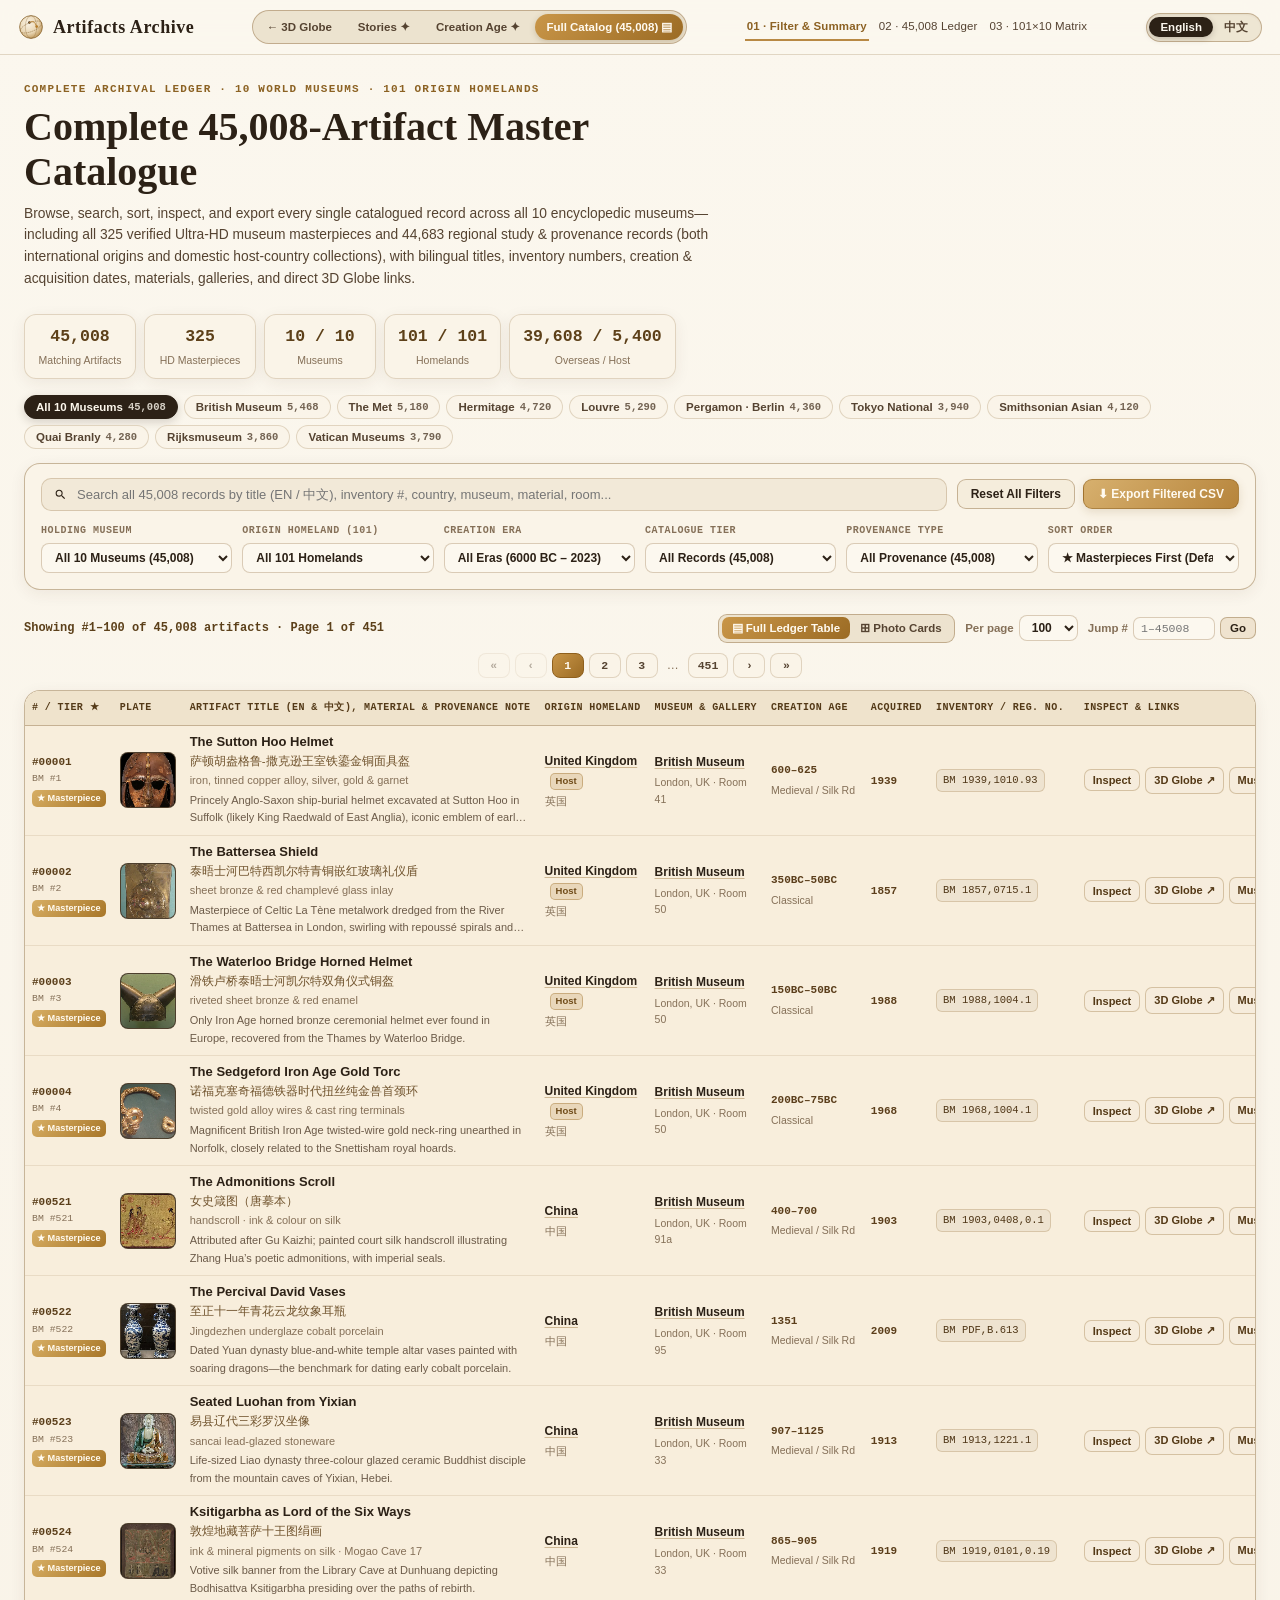
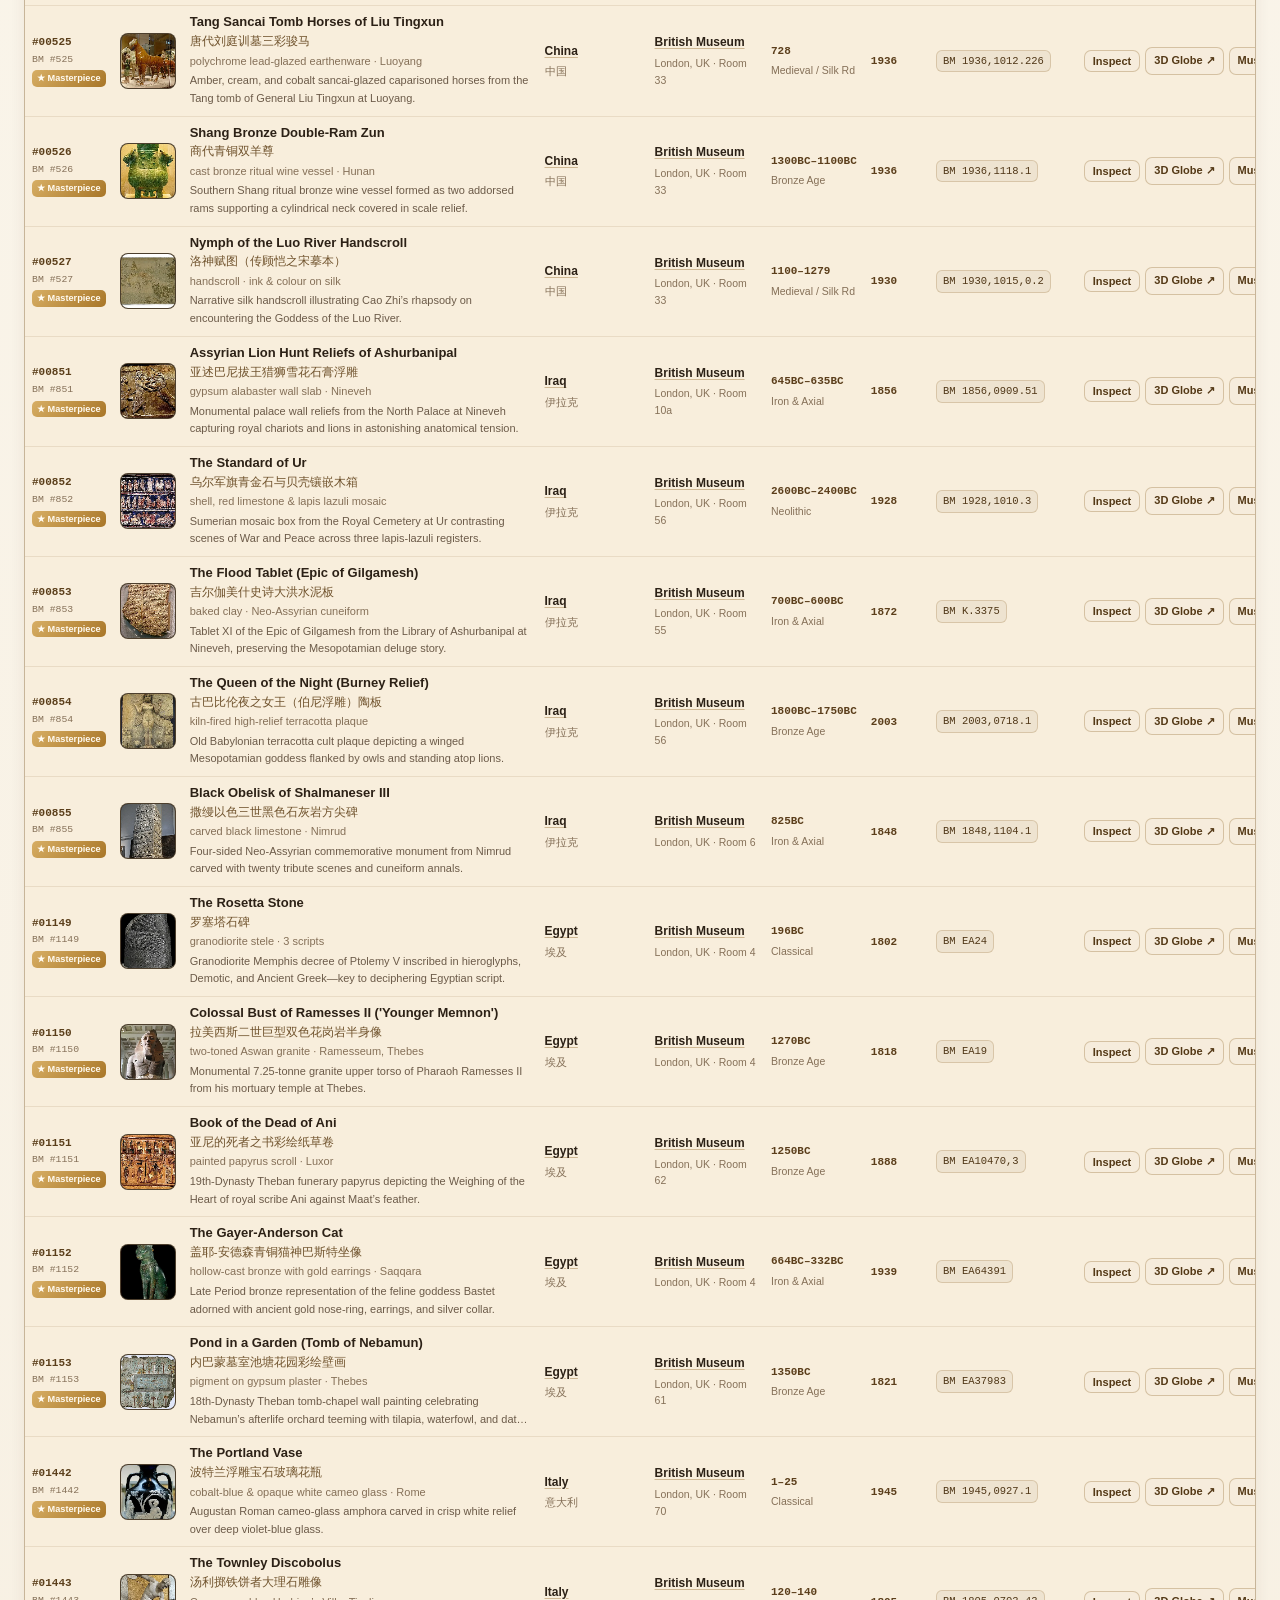
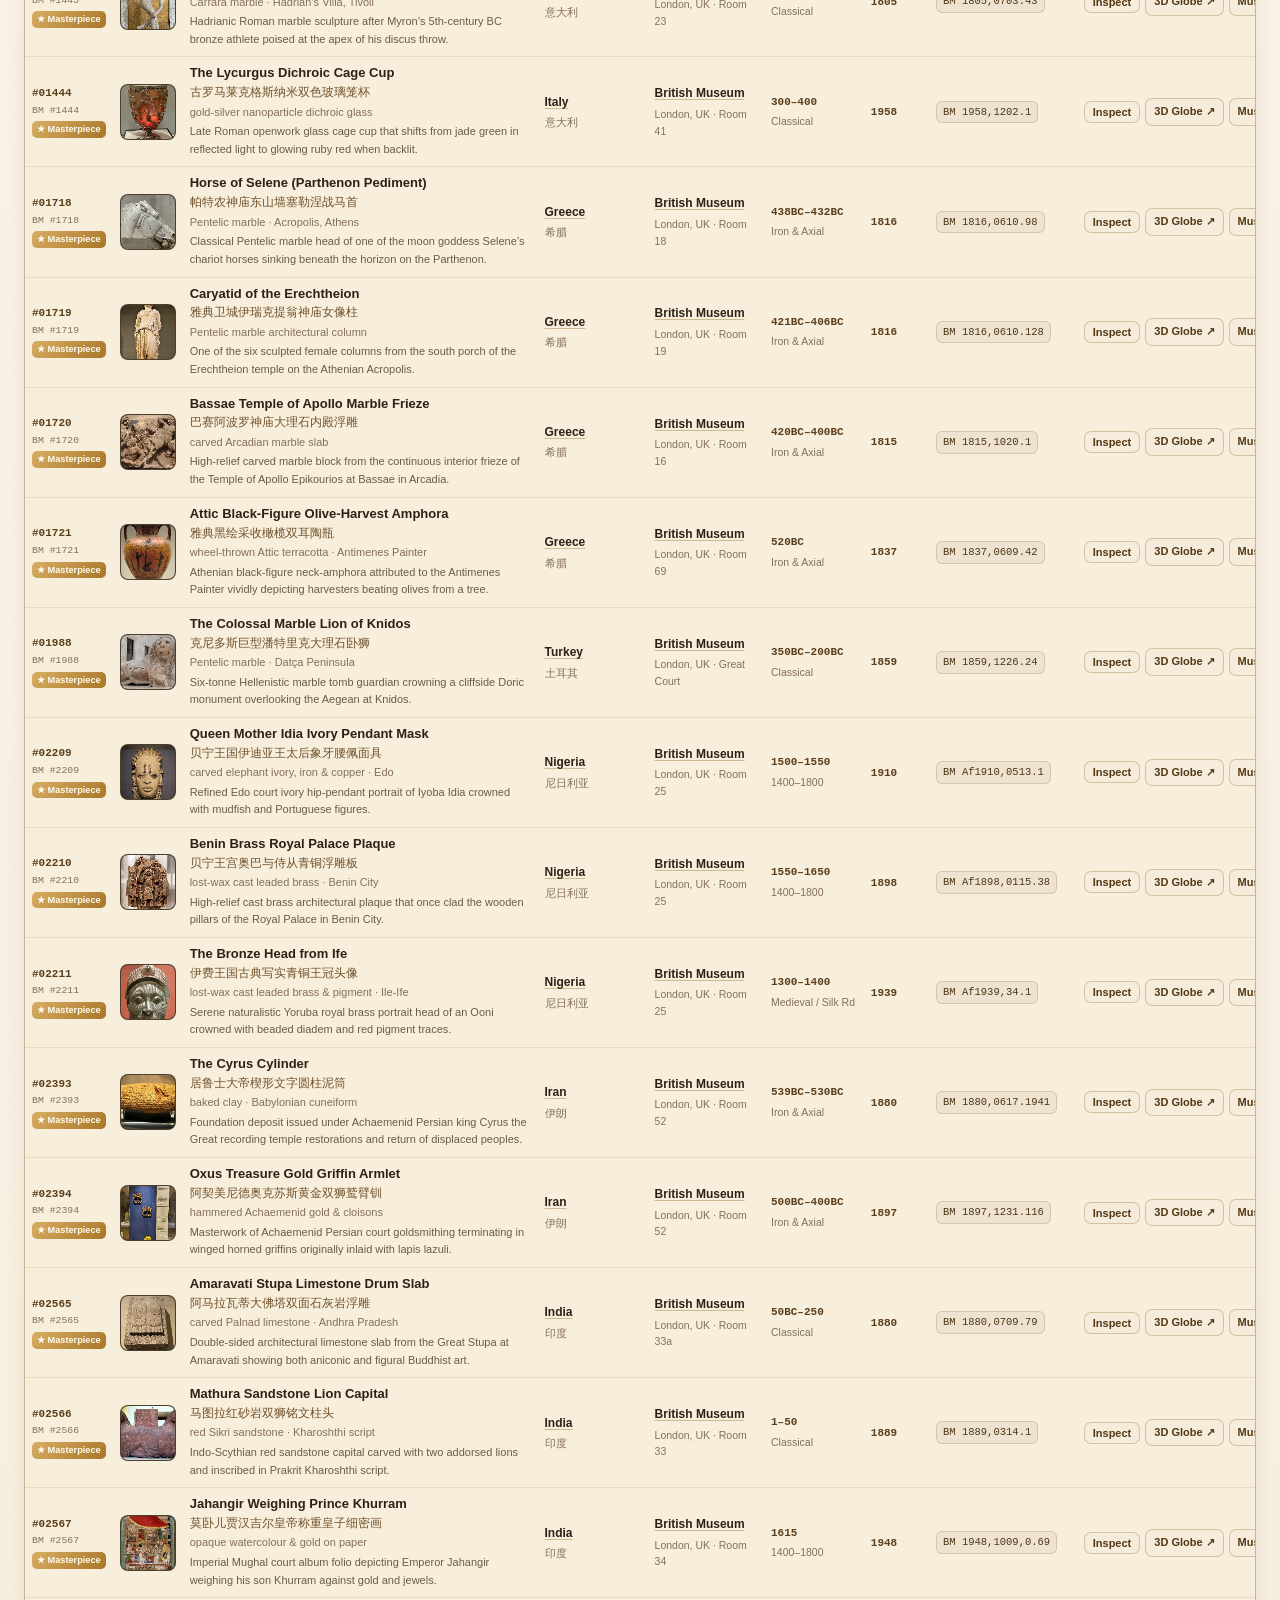
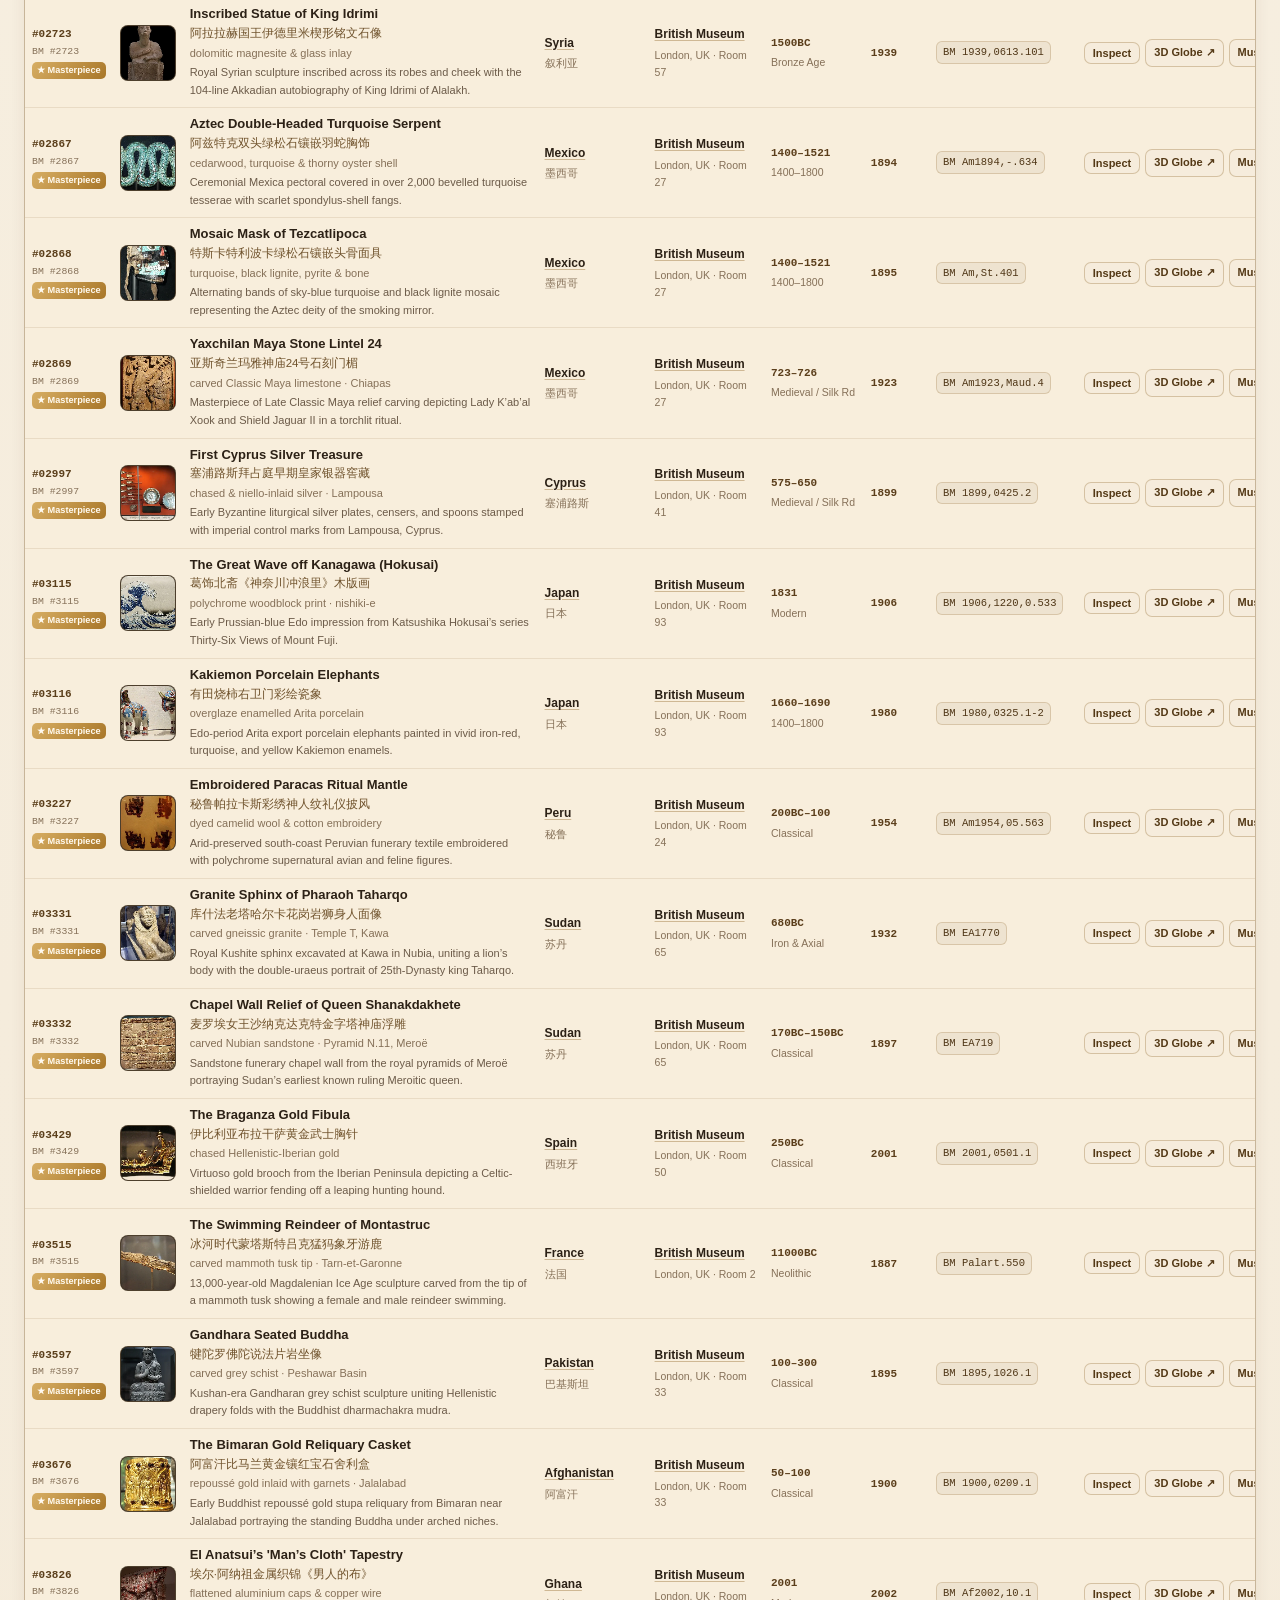
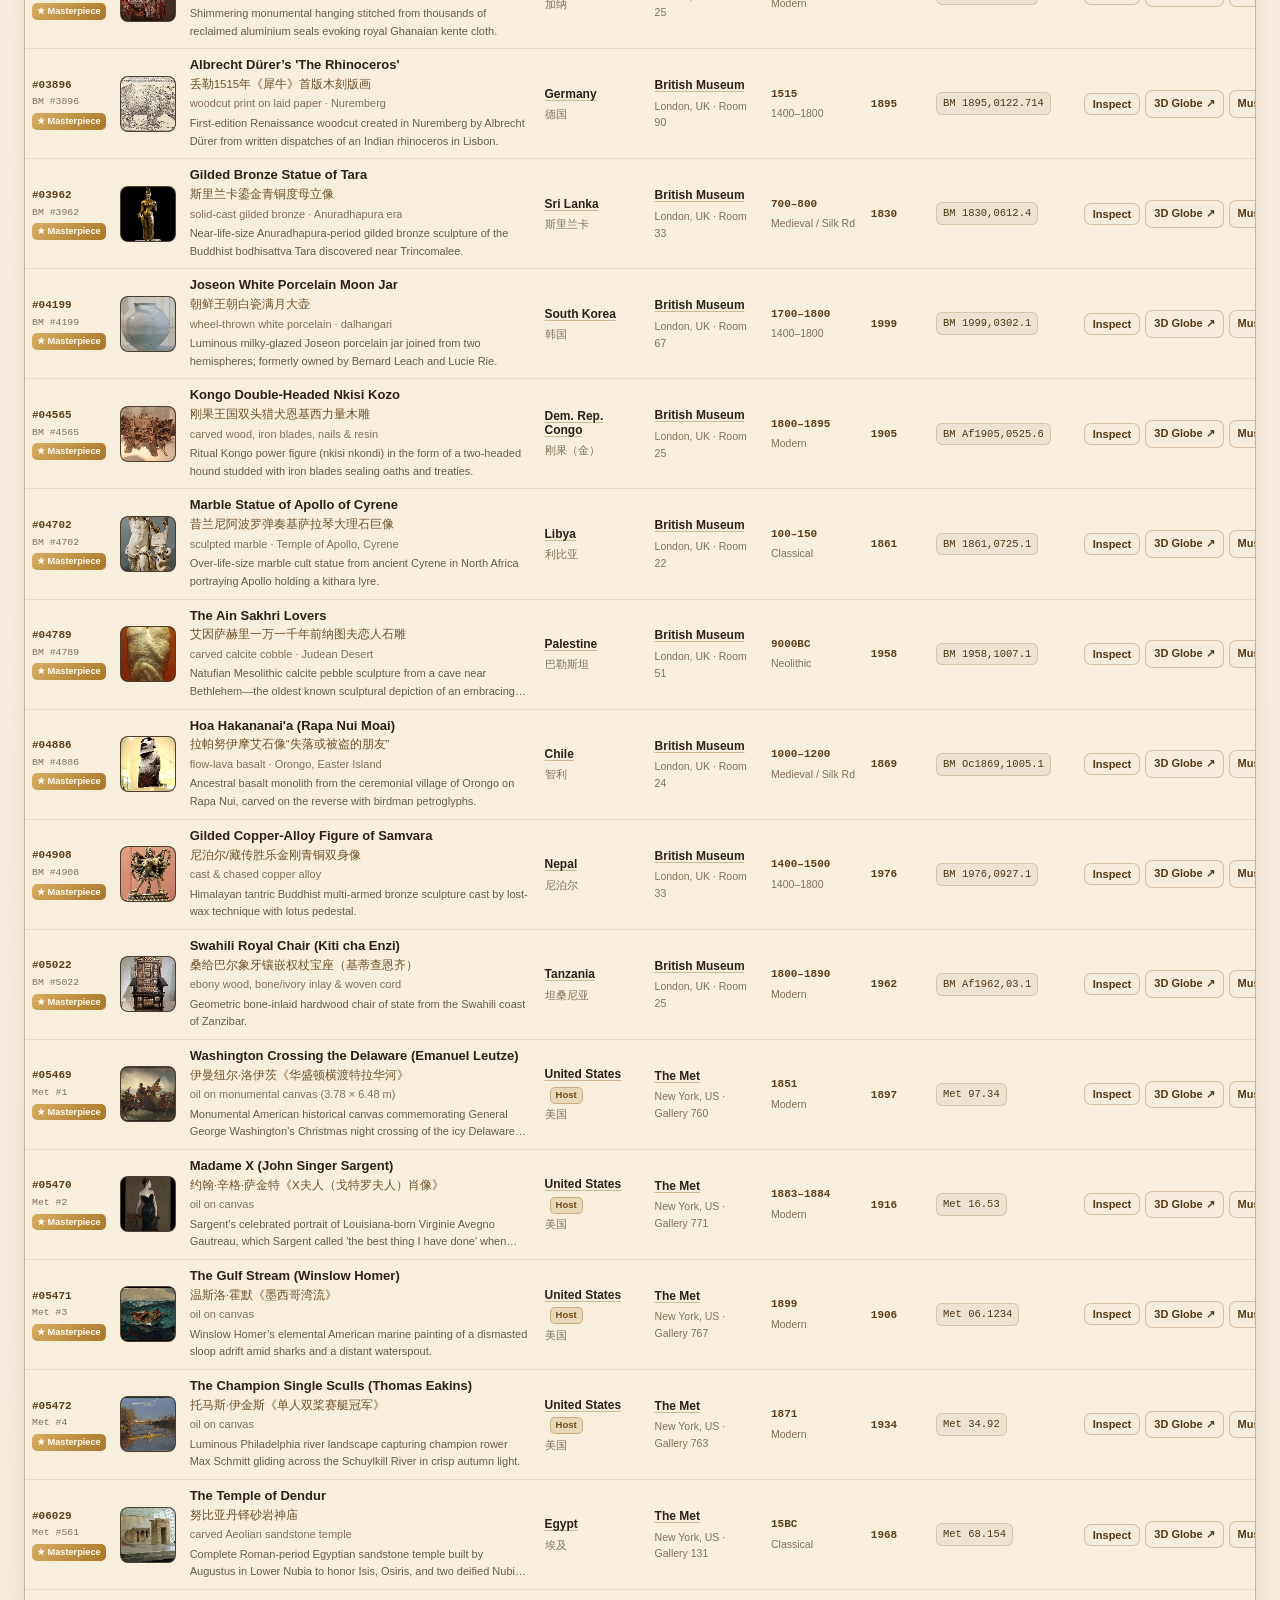
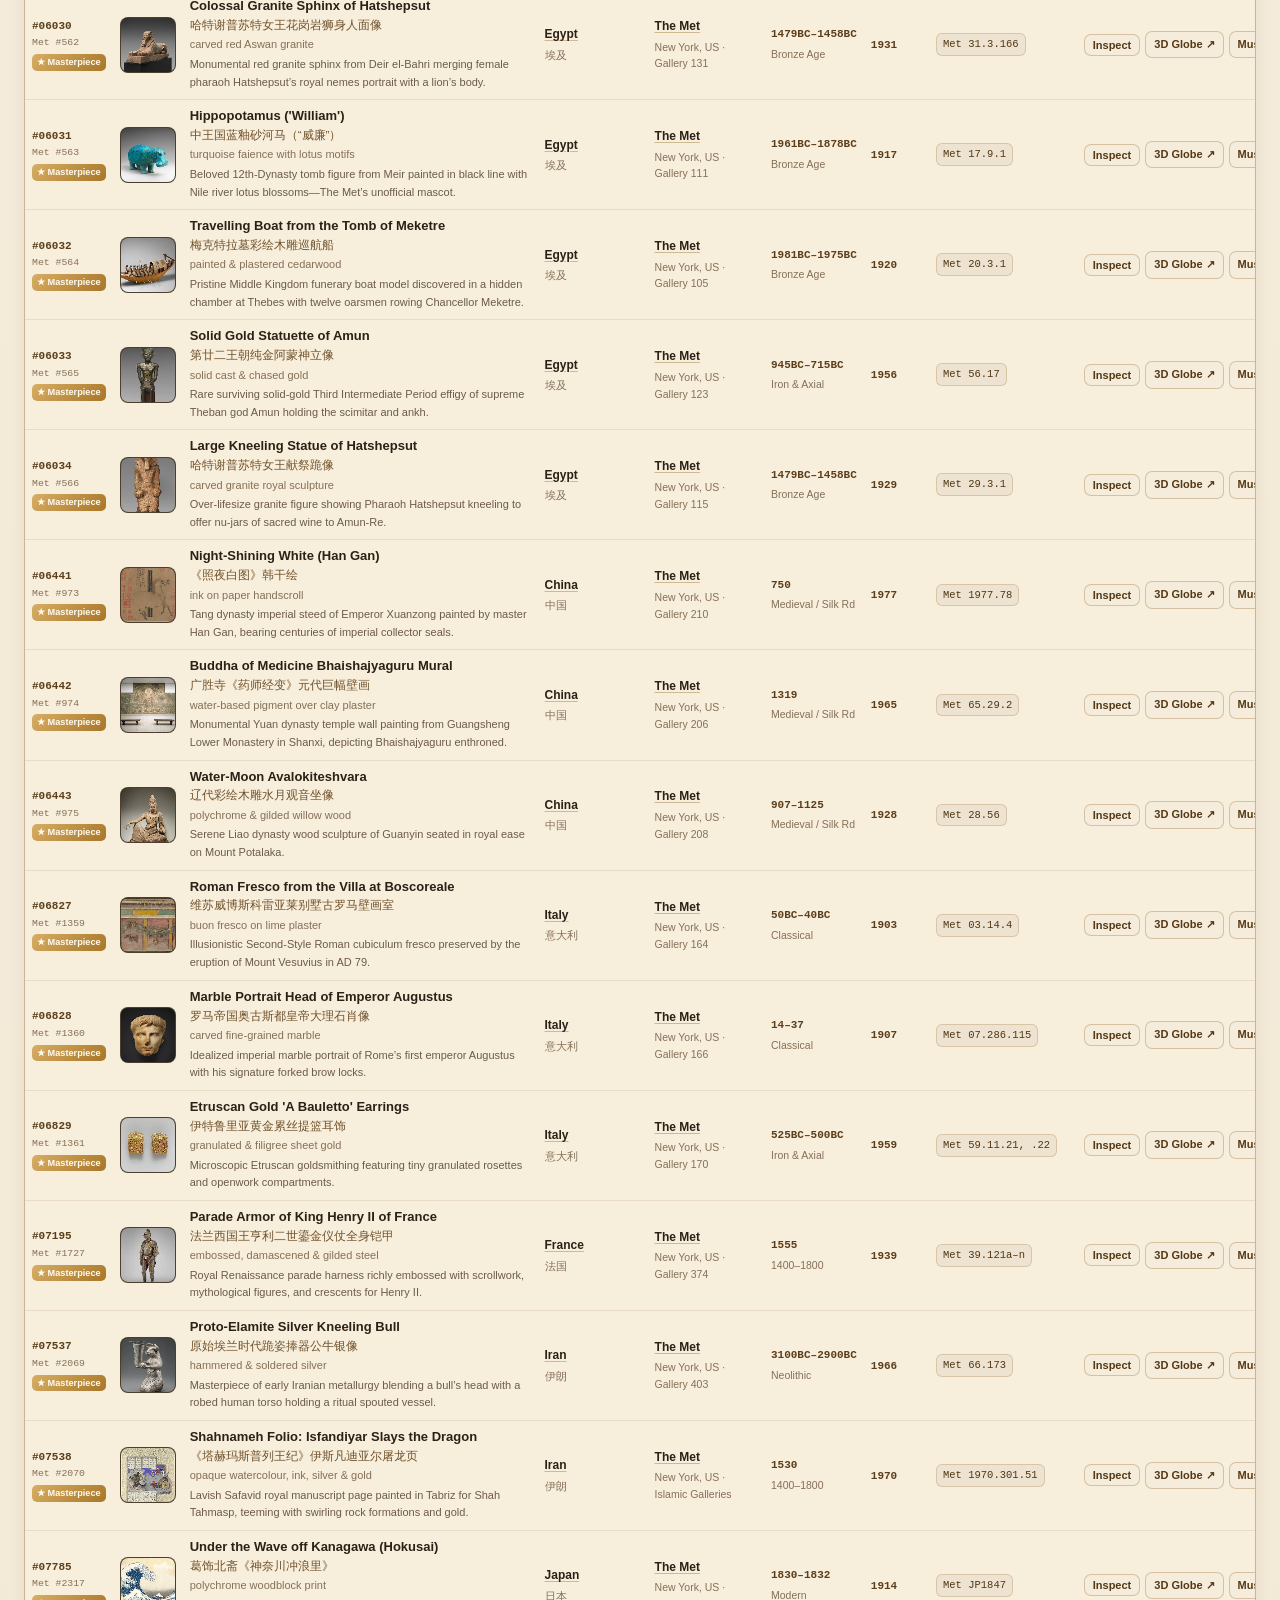
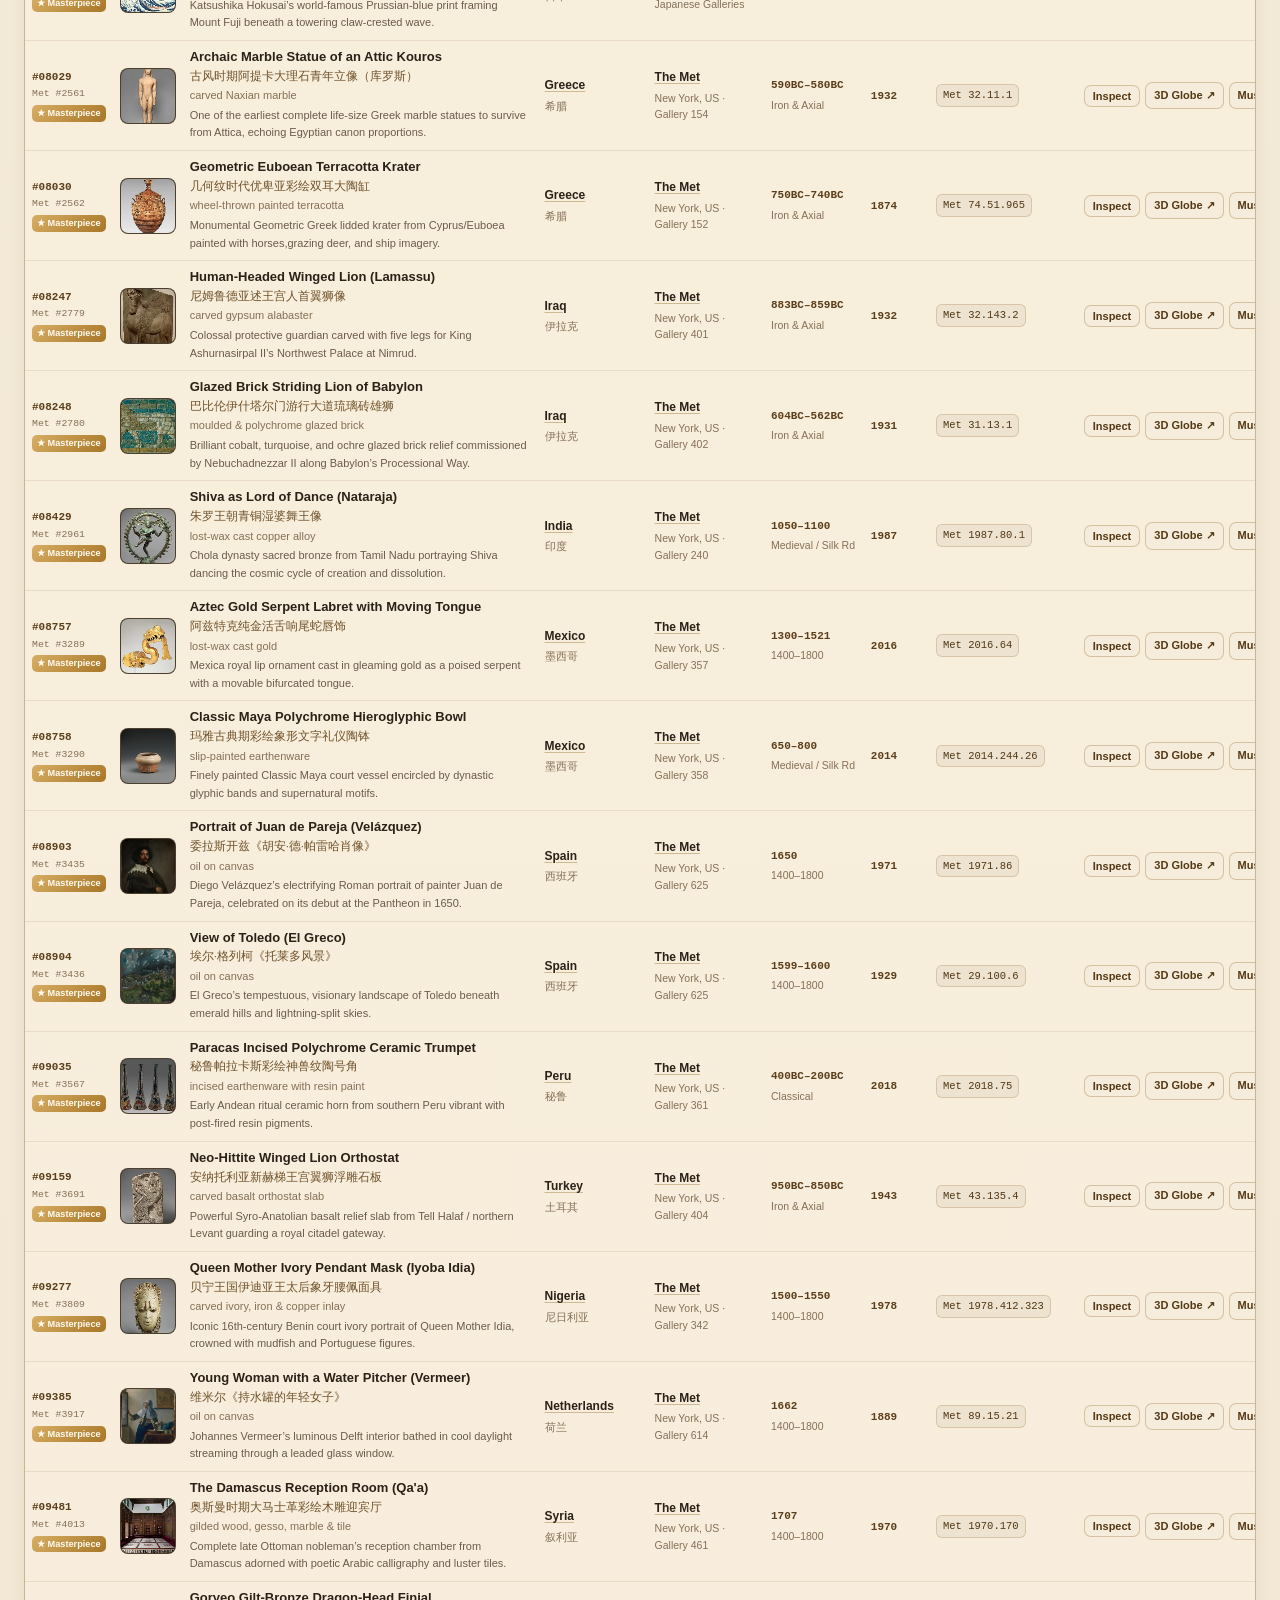
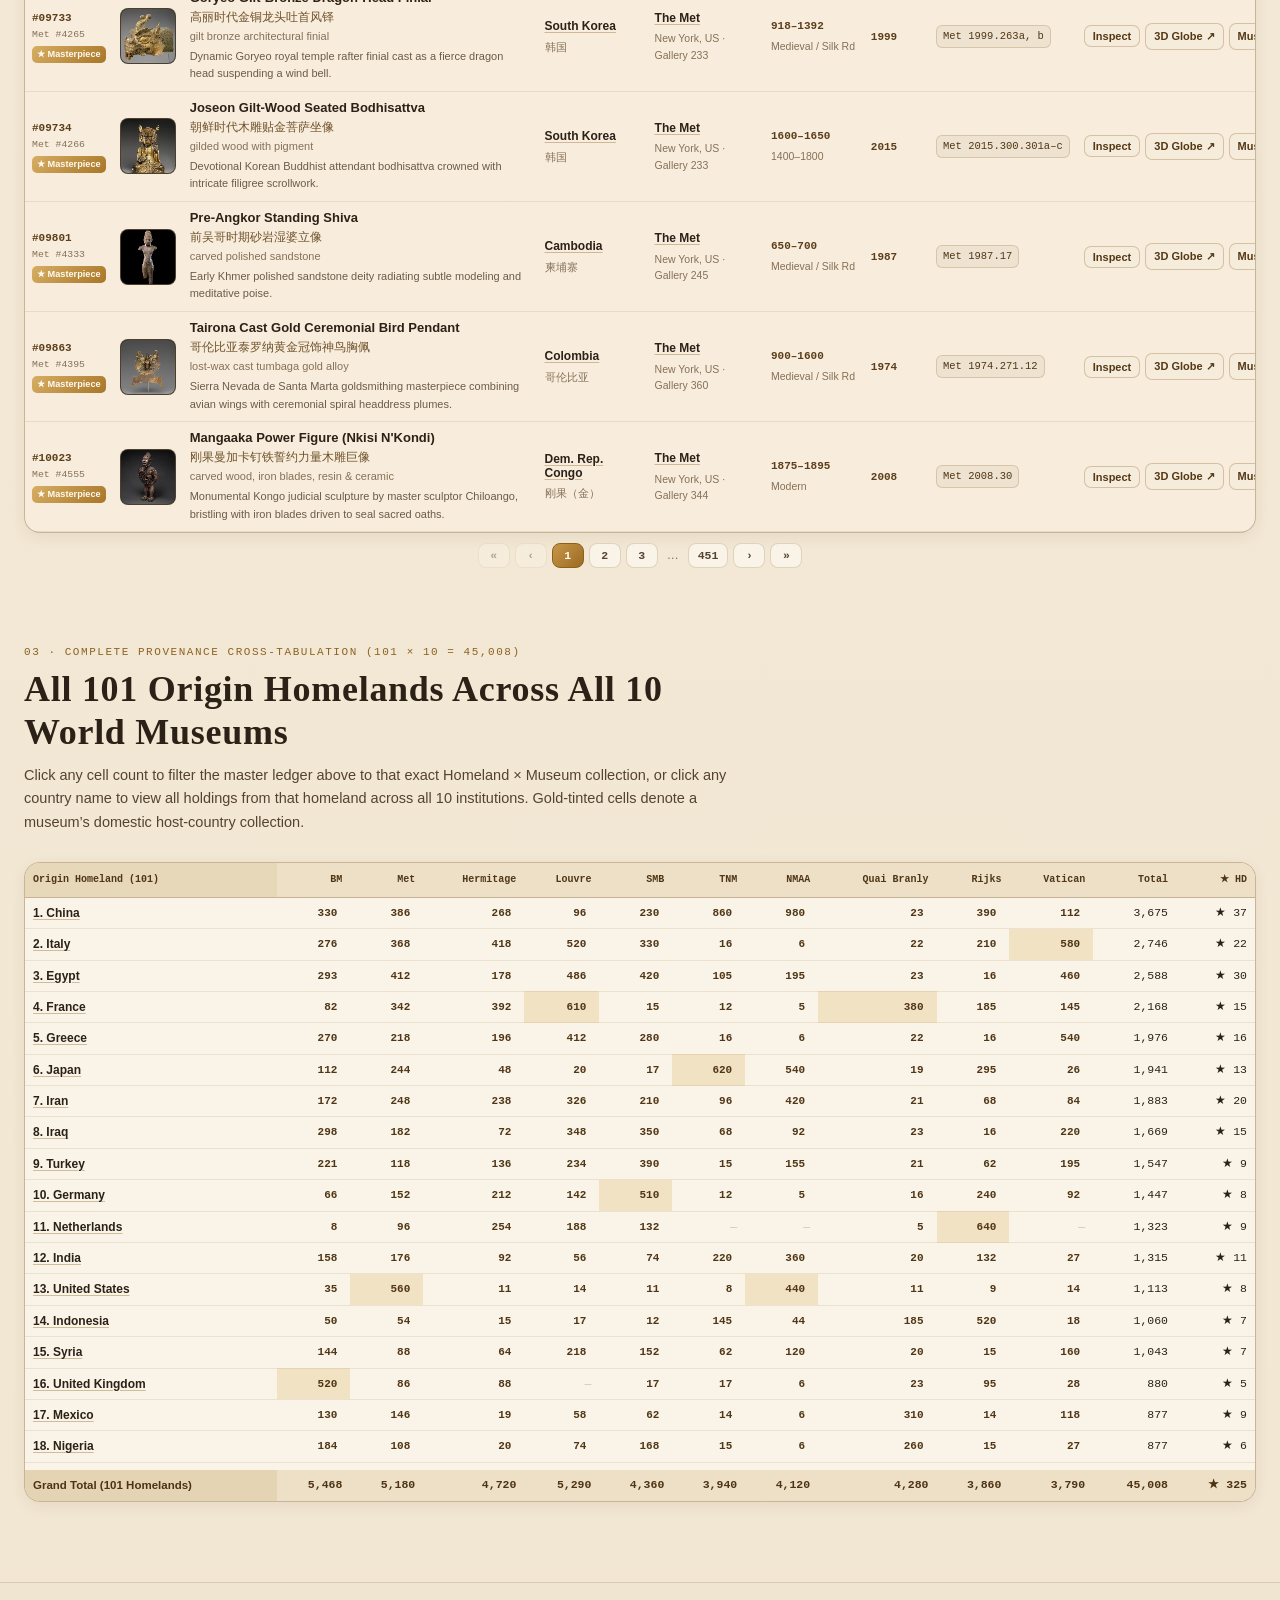
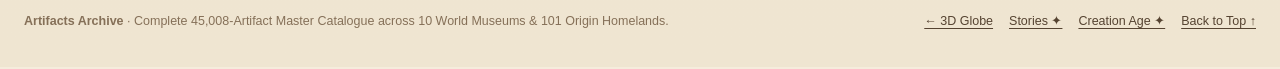
==== commit 5a2b3151: "Add Curator Stories (/stories.html) scrollytelling page & cross-page navigation" ====
--- a/public/catalog.html
+++ b/public/catalog.html
@@ -19,6 +19,7 @@
 
       <div class="cat-page-switcher" role="navigation" aria-label="Exhibition lens pages">
         <a id="cat-nav-prov-link" class="cat-page-pill" href="./index.html" data-i18n="navProvenance">← 3D Globe</a>
+        <a id="cat-nav-stories-link" class="cat-page-pill" href="./stories.html" data-i18n="navStories">Stories ✦</a>
         <a id="cat-nav-age-link" class="cat-page-pill" href="./creation-age.html" data-i18n="navCreationAge">Creation Age ✦</a>
         <span class="cat-page-pill active" aria-current="page" data-i18n="navCatalogCurrent">Full Catalog (45,008) ▤</span>
       </div>
@@ -285,6 +286,7 @@
       </div>
       <div class="footer-links">
         <a id="cat-footer-prov-link" href="./index.html" data-i18n="navProvenance">← 3D Globe</a>
+        <a id="cat-footer-stories-link" href="./stories.html" data-i18n="navStories">Stories ✦</a>
         <a id="cat-footer-age-link" href="./creation-age.html" data-i18n="navCreationAge">Creation Age ✦</a>
         <a href="#cat-hero-section" data-i18n="footerTopLink">Back to Top ↑</a>
       </div>
--- a/public/css/styles.css
+++ b/public/css/styles.css
@@ -168,15 +168,15 @@
 .nav-links {
   display: flex;
   align-items: center;
-  gap: 11px;
+  gap: 8px;
 }
 
 .nav-links a {
   text-decoration: none;
-  font-size: 12px;
+  font-size: 11.5px;
   font-weight: 500;
   color: var(--ink-body);
-  letter-spacing: 0.02em;
+  letter-spacing: 0.01em;
   white-space: nowrap;
   padding: 4px 2px;
   border-bottom: 2px solid transparent;
@@ -194,13 +194,13 @@
 }
 
 .nav-links a.nav-creation-pill {
-  padding: 4px 10px;
+  padding: 3px 9px;
   border-radius: 999px;
   border: 1px solid rgba(176, 134, 68, 0.45);
   background: linear-gradient(135deg, rgba(244, 232, 208, 0.92), rgba(232, 212, 174, 0.85));
   color: #6b4714;
   font-weight: 700;
-  font-size: 11.5px;
+  font-size: 11px;
 }
 
 .nav-links a.nav-creation-pill:hover {
@@ -239,8 +239,8 @@
   transition: transform 0.15s ease, filter 0.15s ease;
 }
 
-@media (max-width: 1120px) {
-  .nav-links {
+@media (max-width: 1340px) {
+  .nav-links a[data-nav-section] {
     display: none;
   }
 }
@@ -2798,12 +2798,29 @@
   }
 
   .nav-links {
+    display: flex;
     gap: 6px;
     order: 3;
     width: 100%;
+    min-width: 0;
     justify-content: flex-start;
     overflow-x: auto;
     scrollbar-width: none;
+  }
+
+  .st-page-switcher,
+  .ca-page-switcher,
+  .cat-page-switcher {
+    order: 3;
+    width: 100%;
+    min-width: 0;
+  }
+
+  .st-page-pill,
+  .ca-page-pill,
+  .cat-page-pill {
+    padding: 4px 8px;
+    font-size: 10.8px;
   }
 
   .nav-links::-webkit-scrollbar {
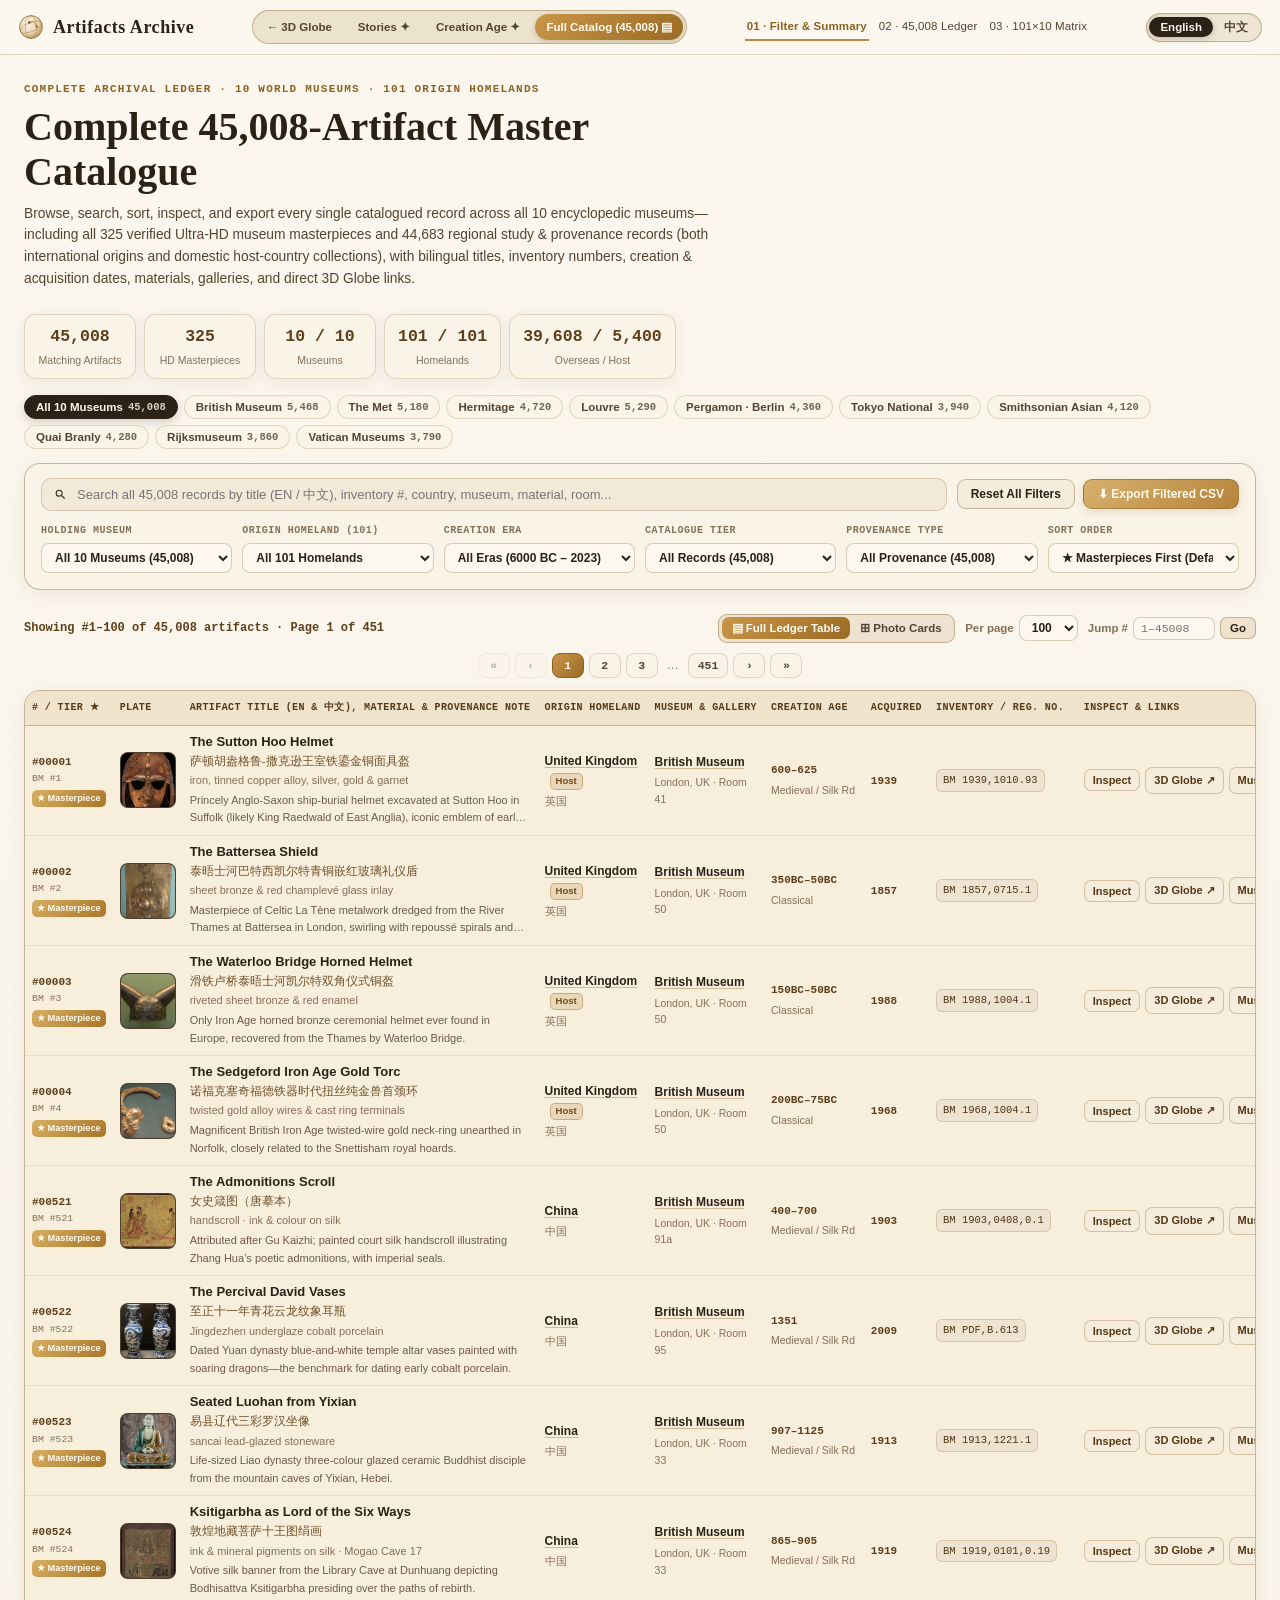
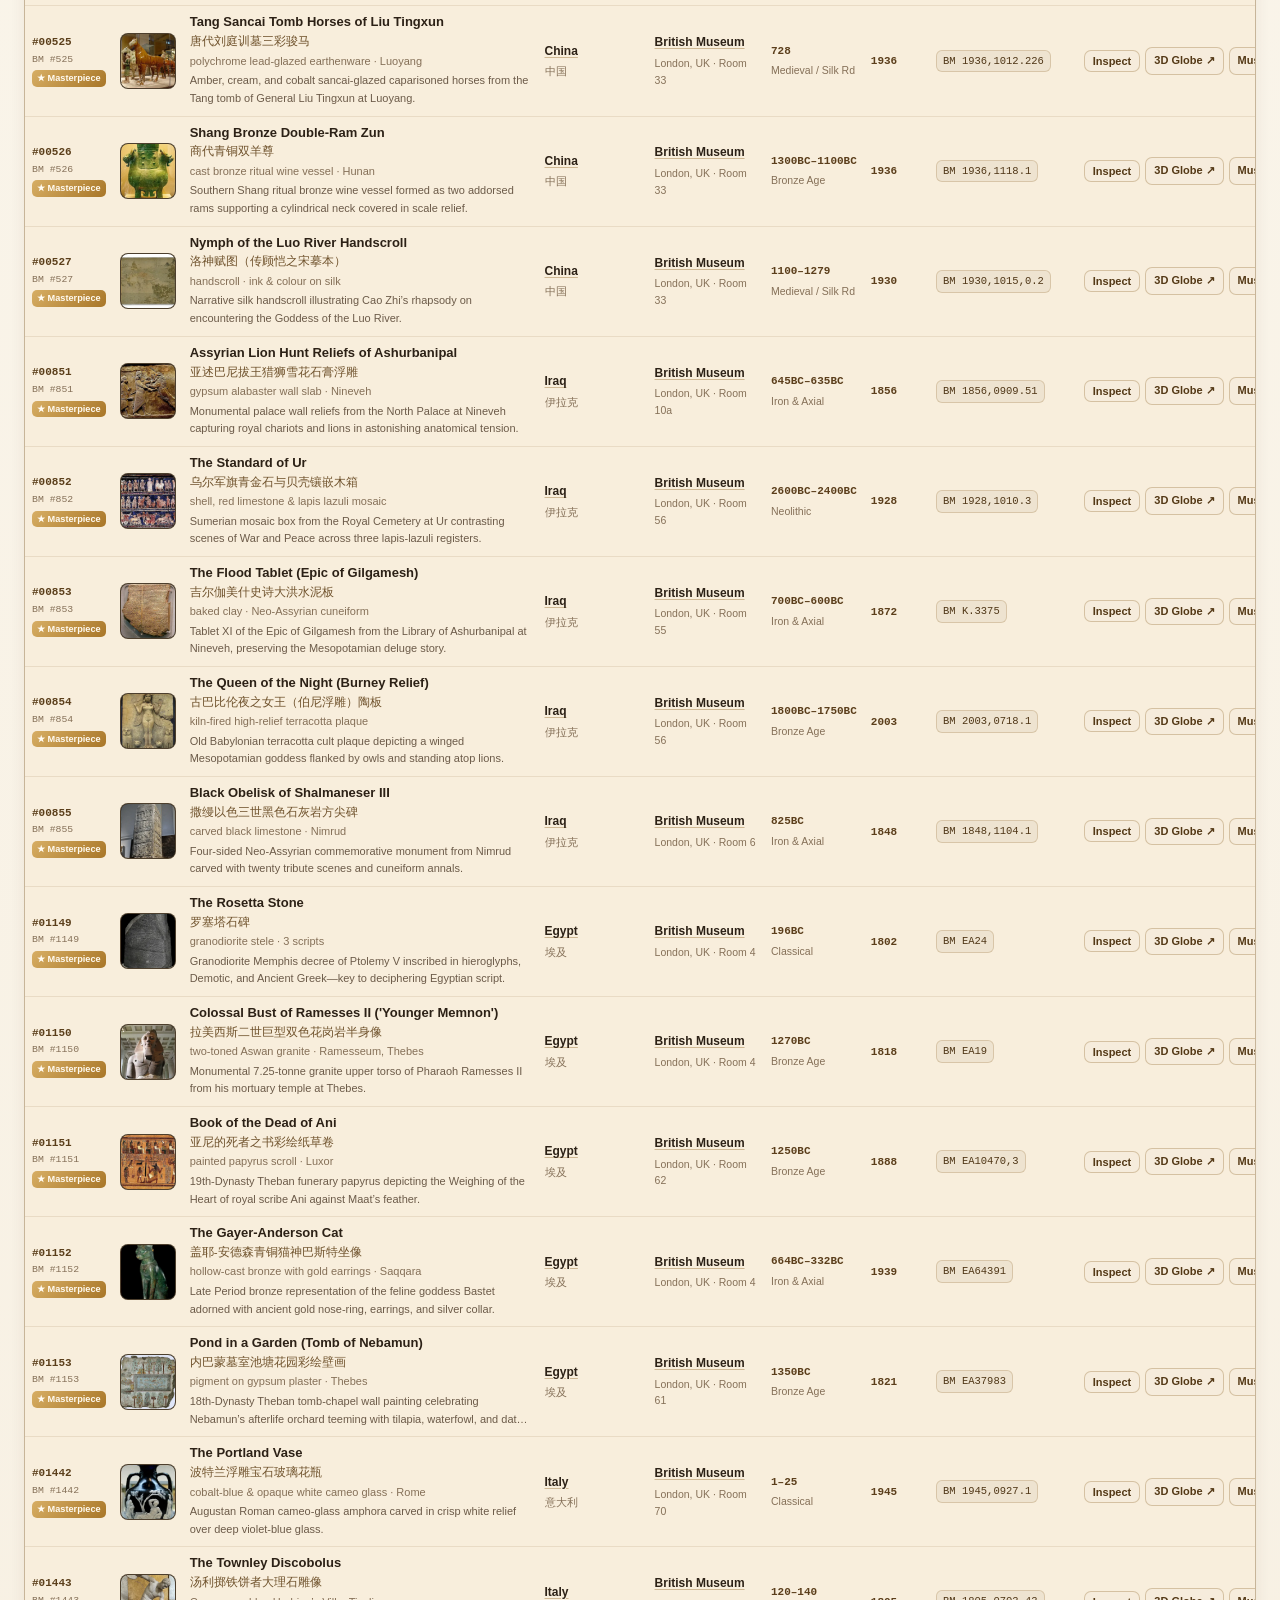
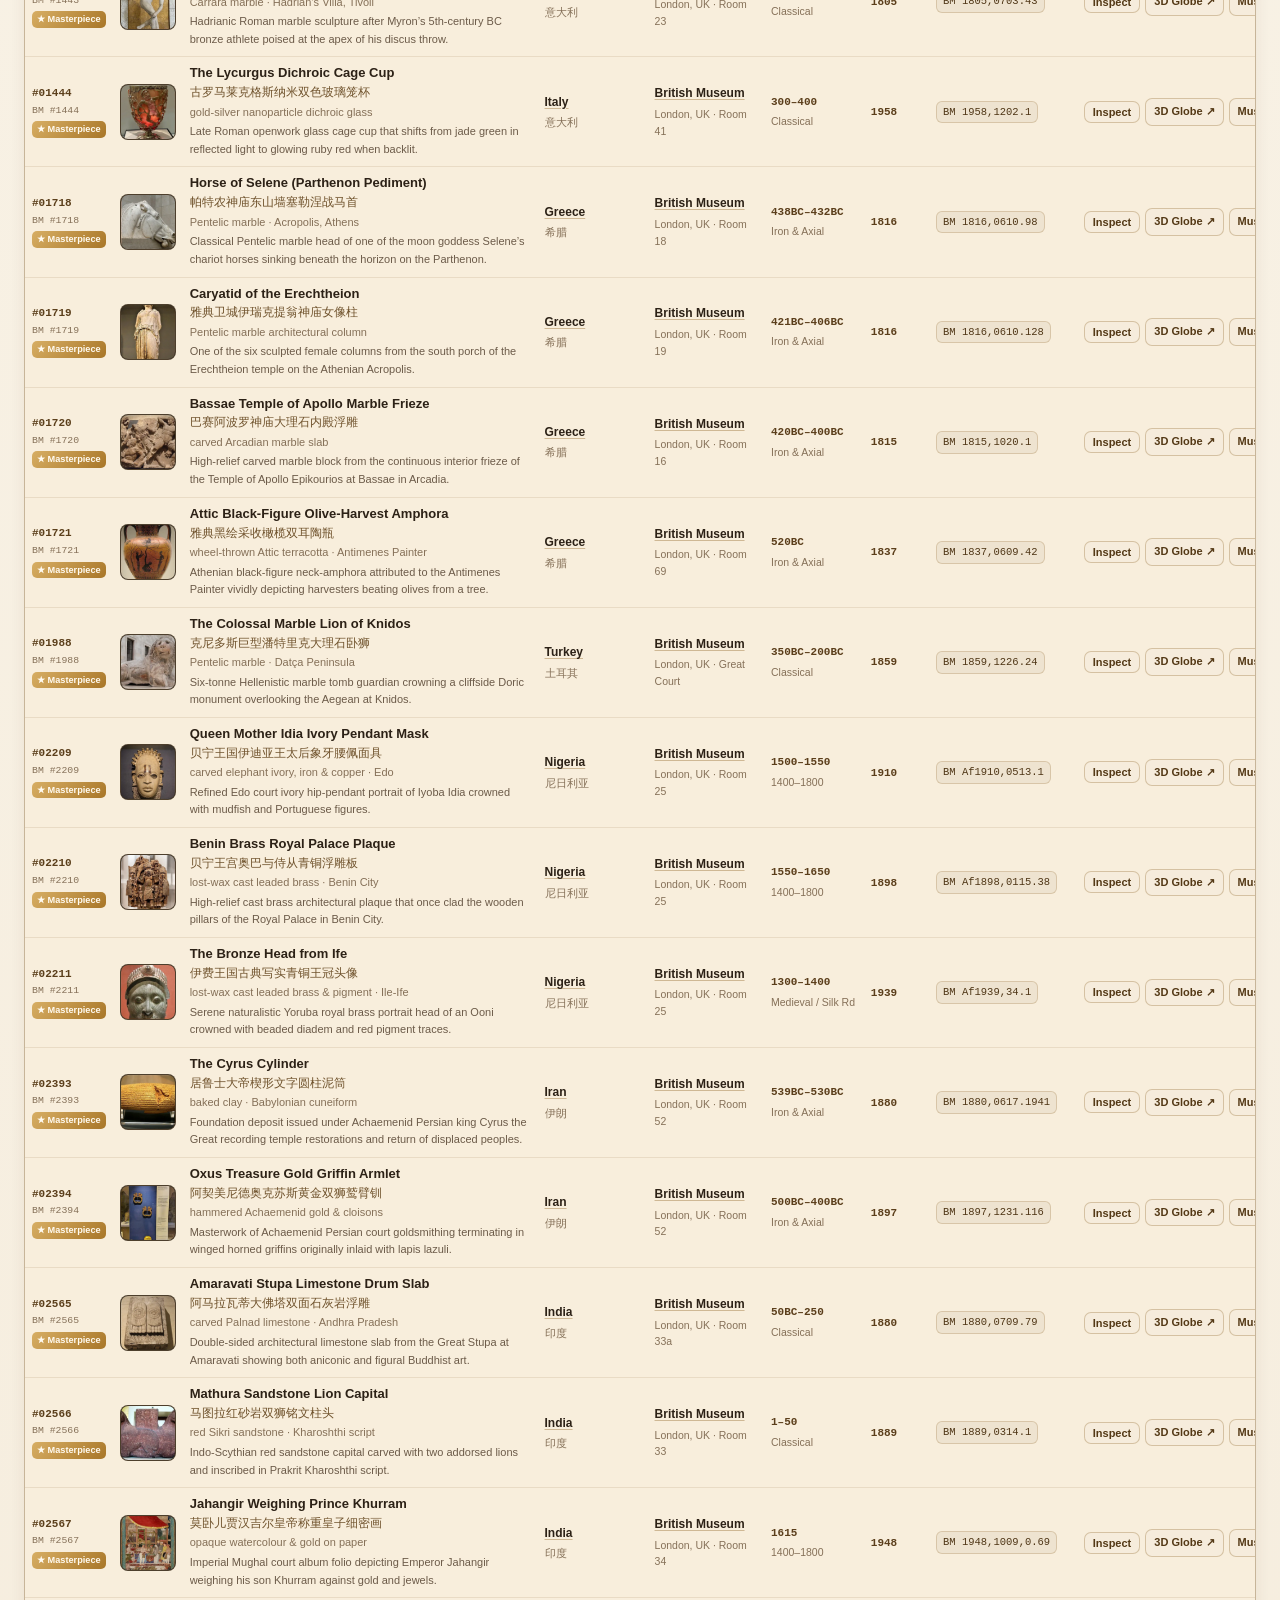
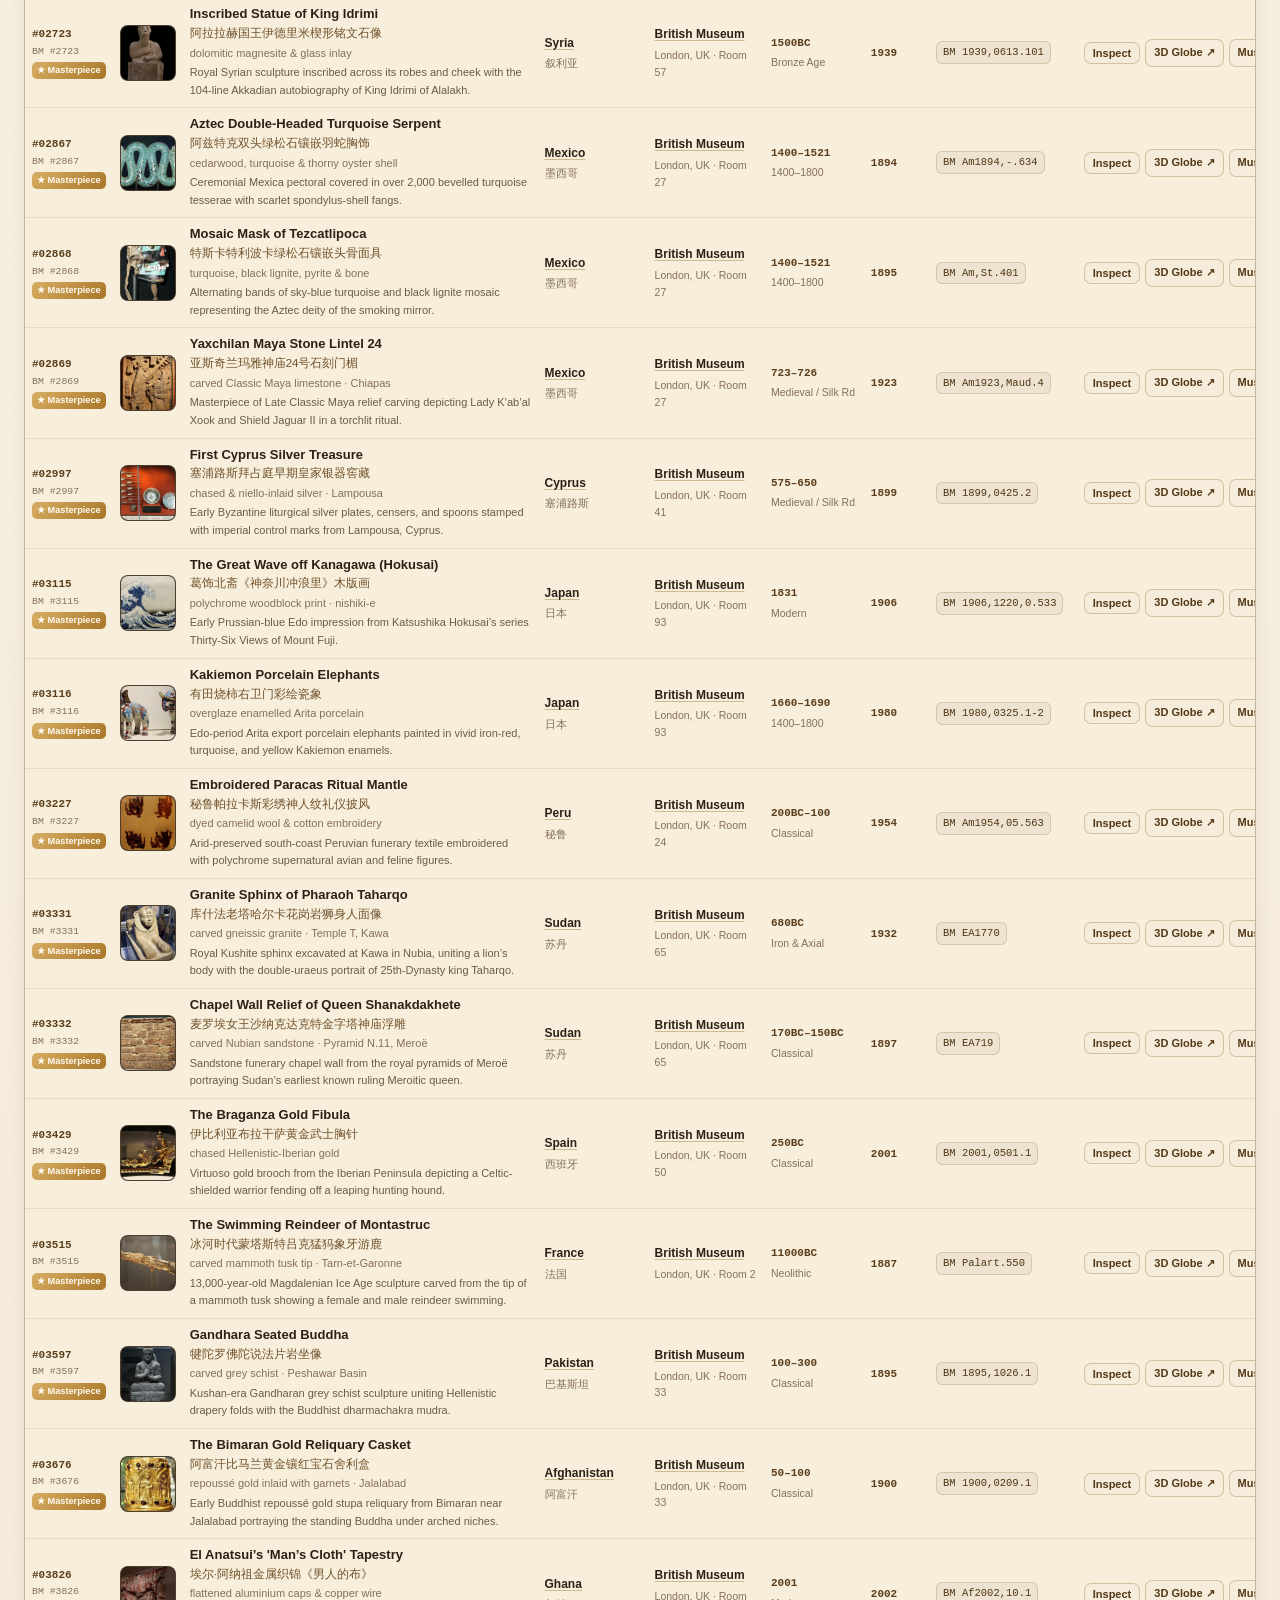
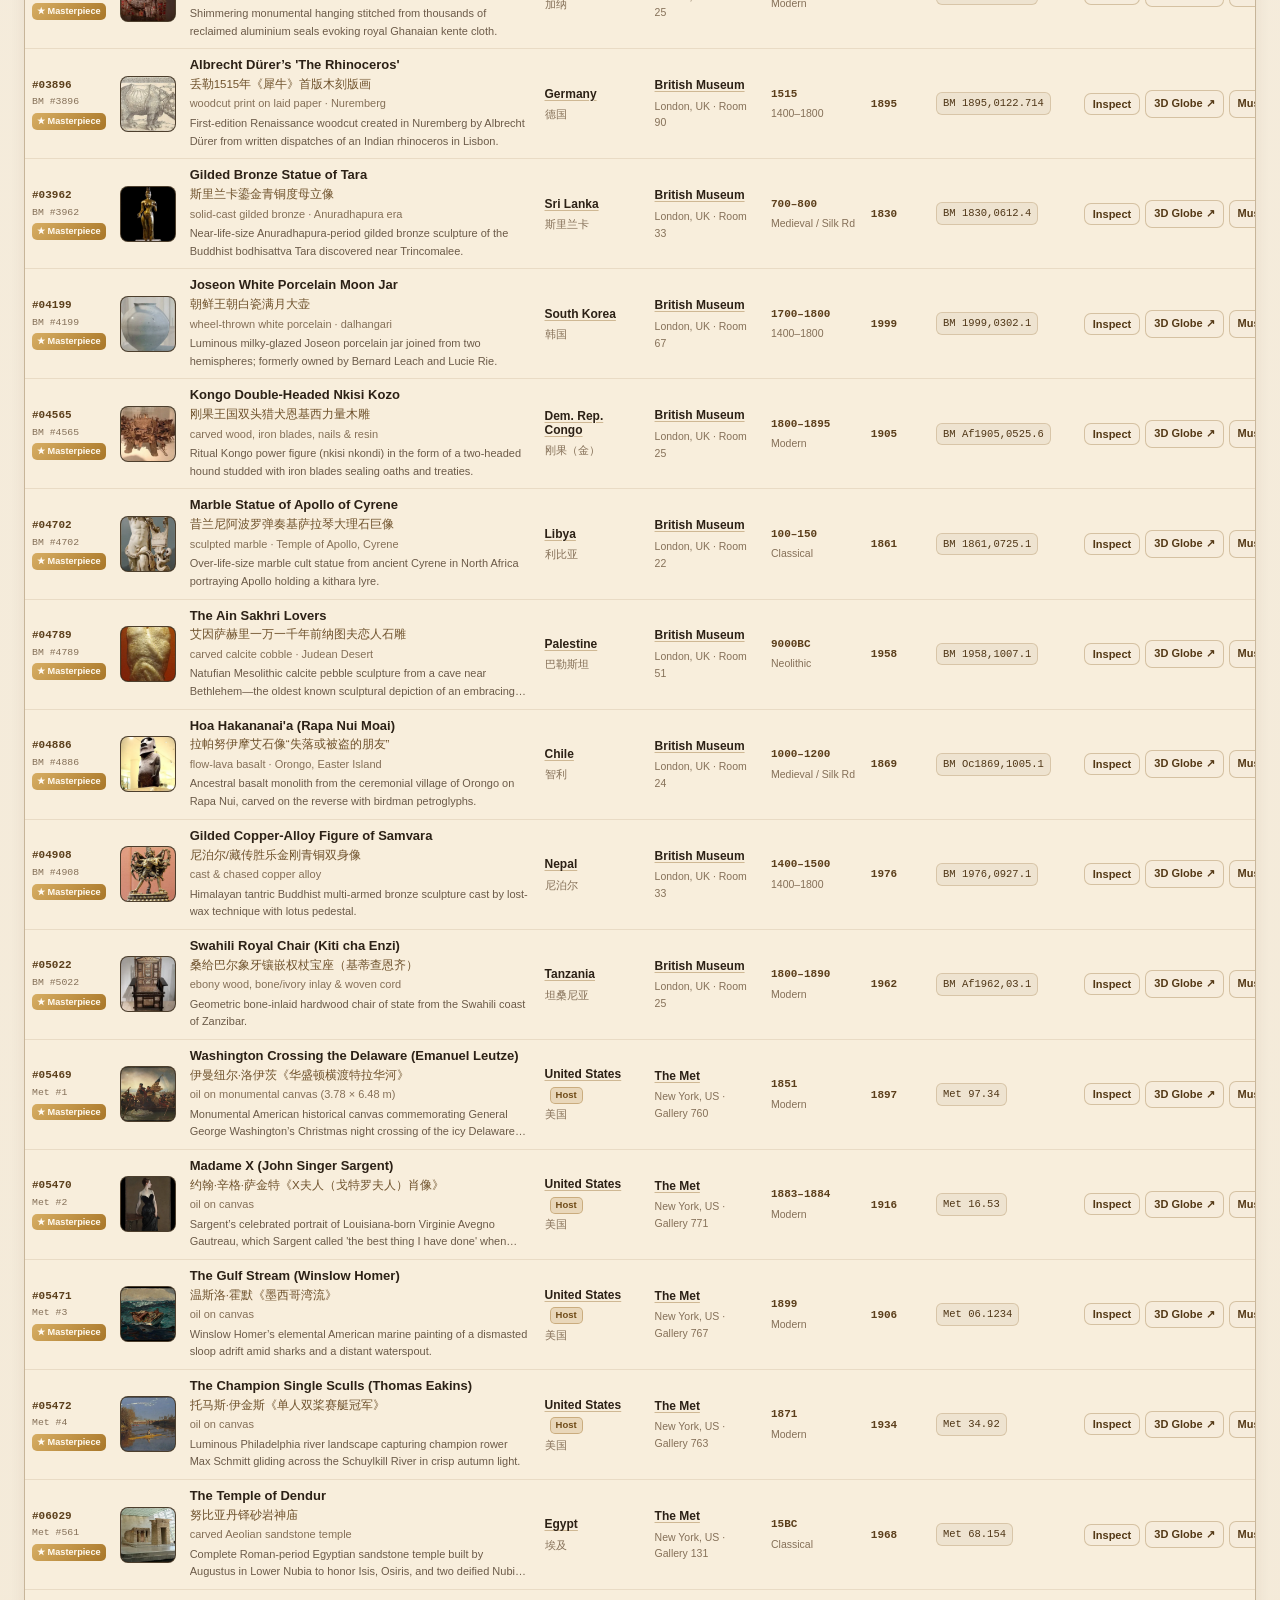
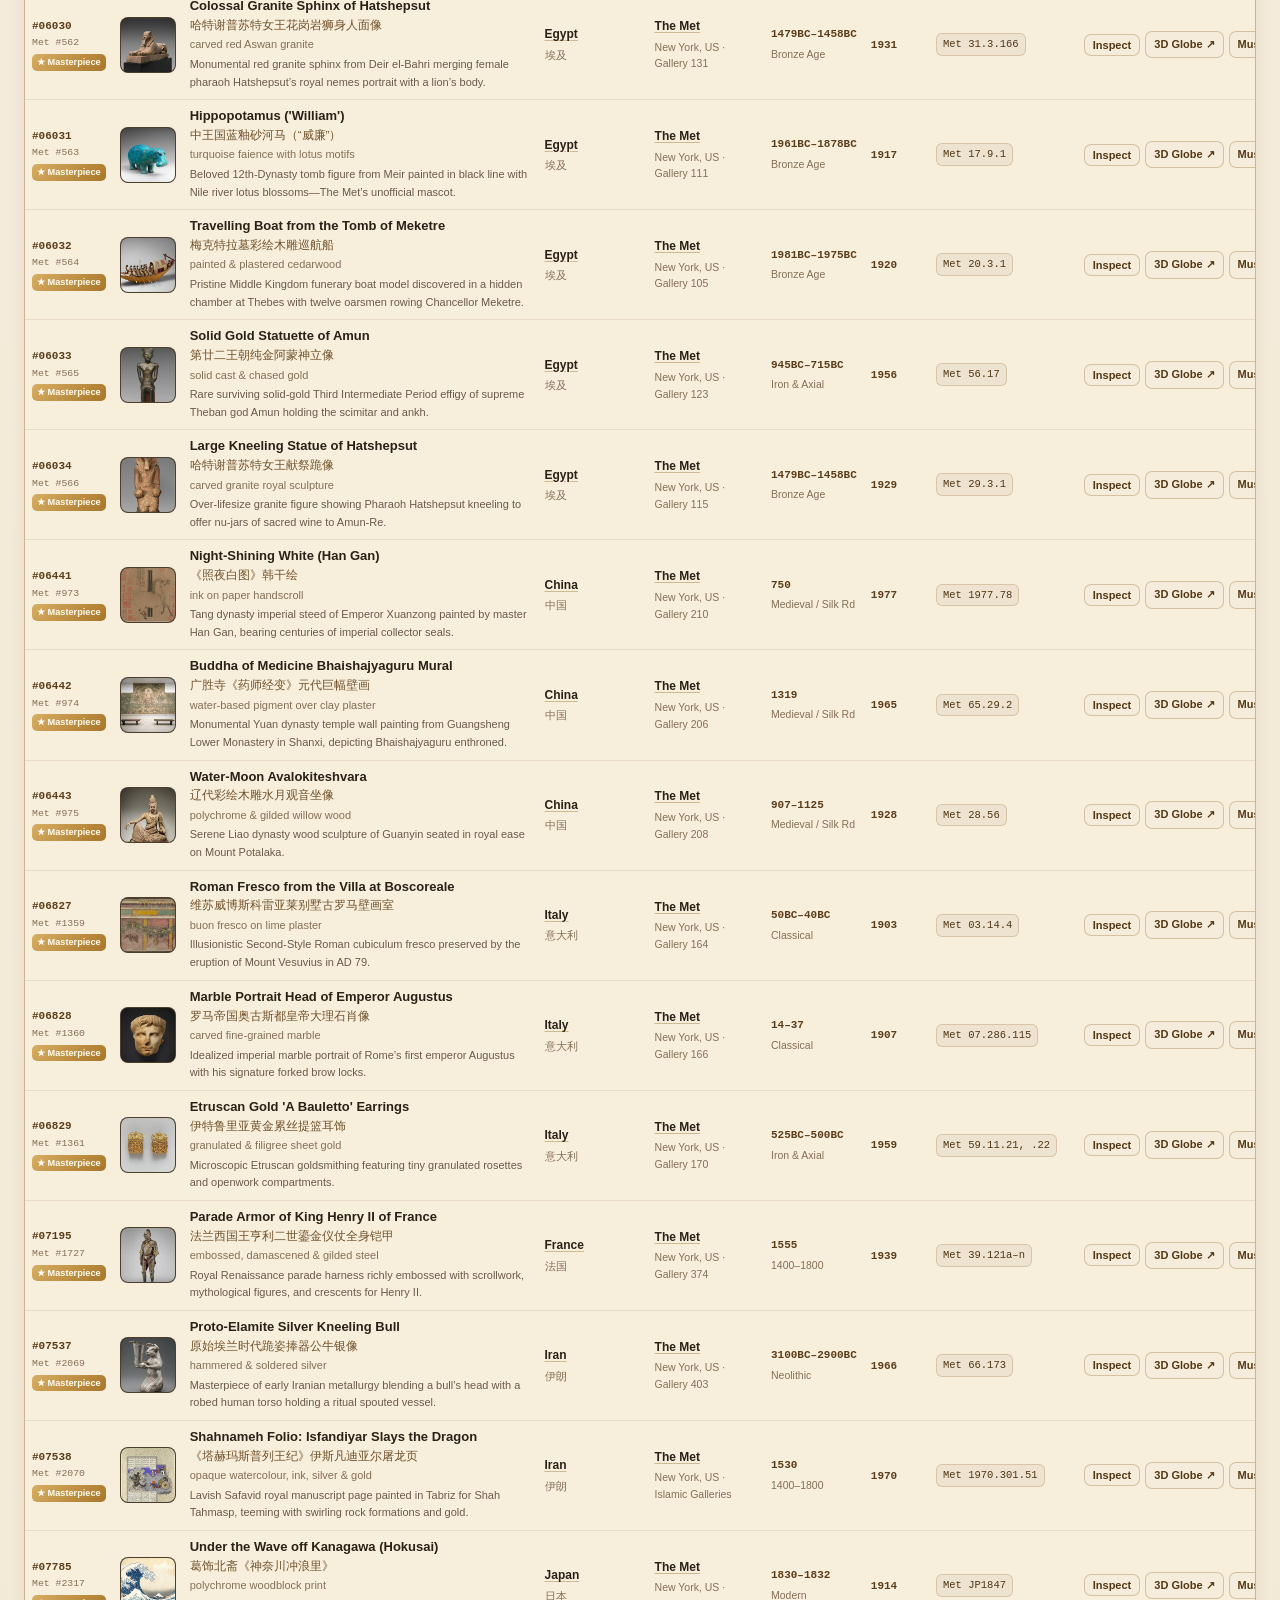
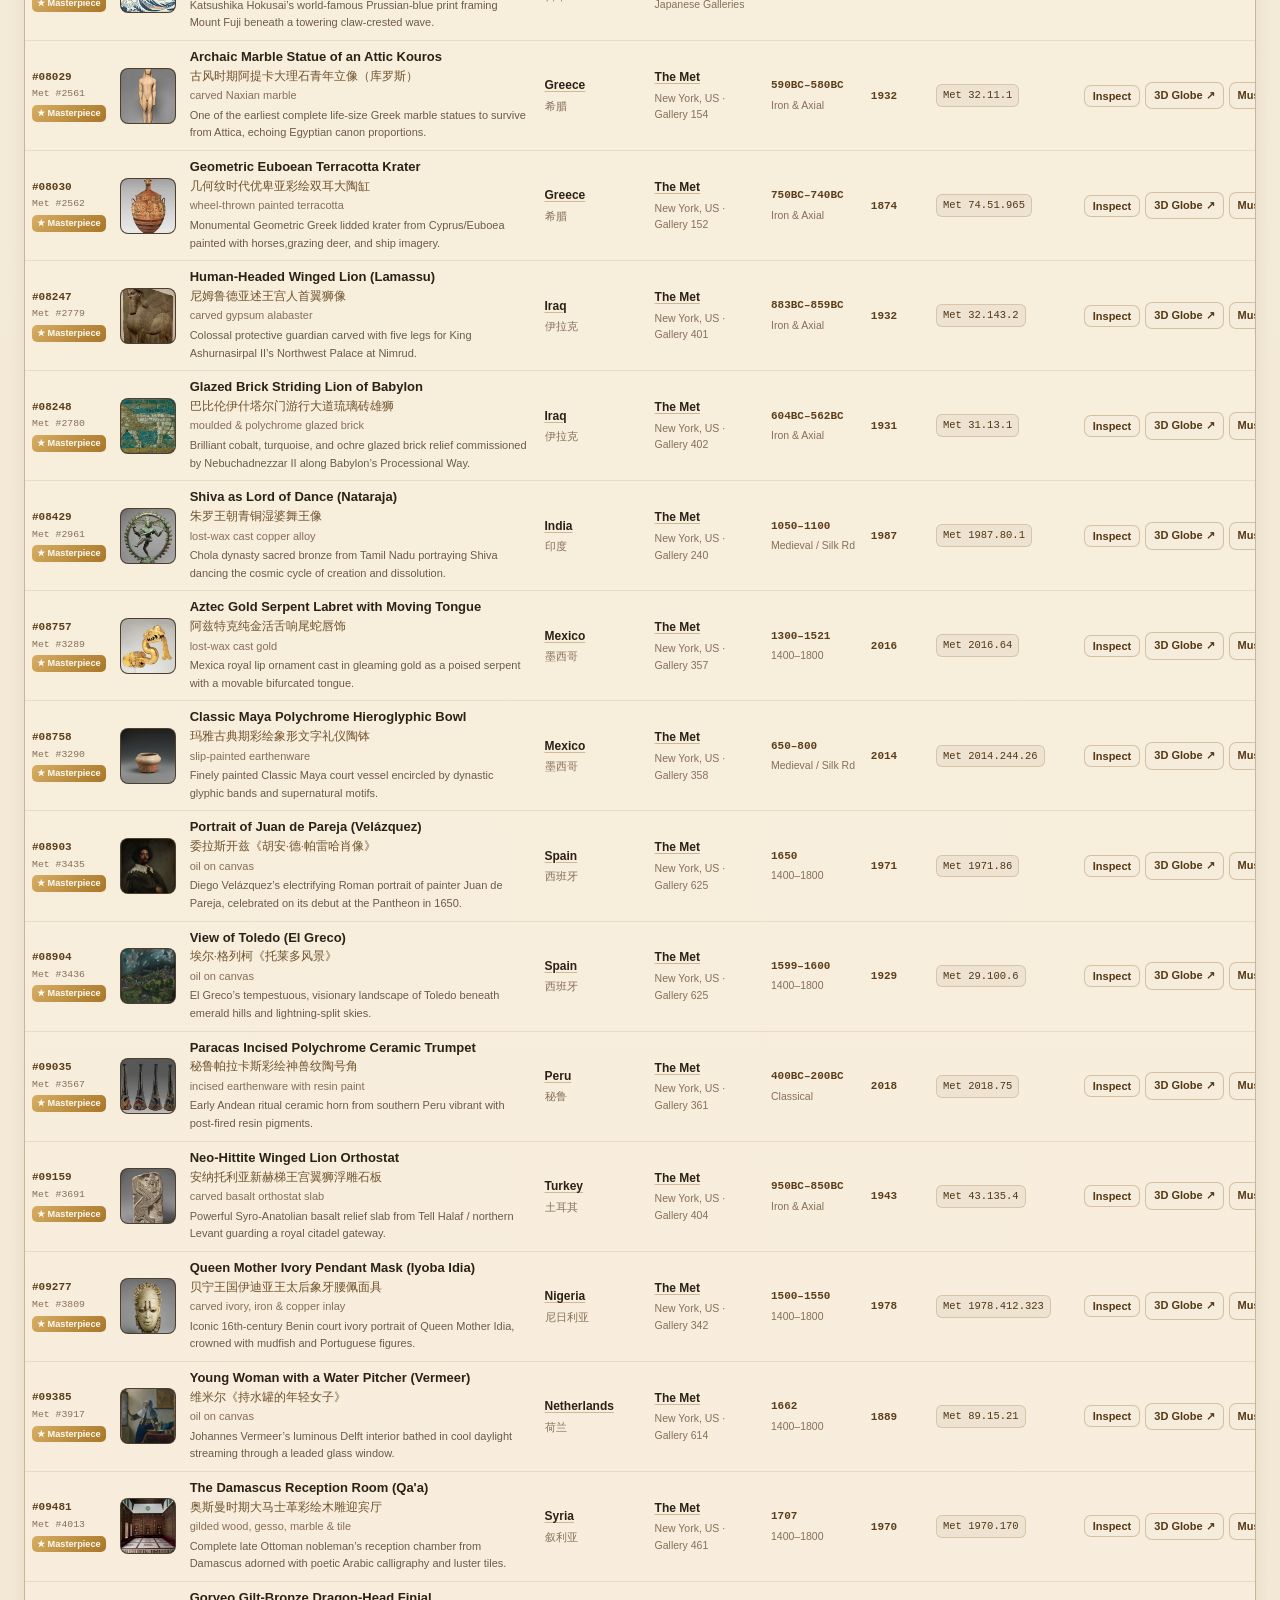
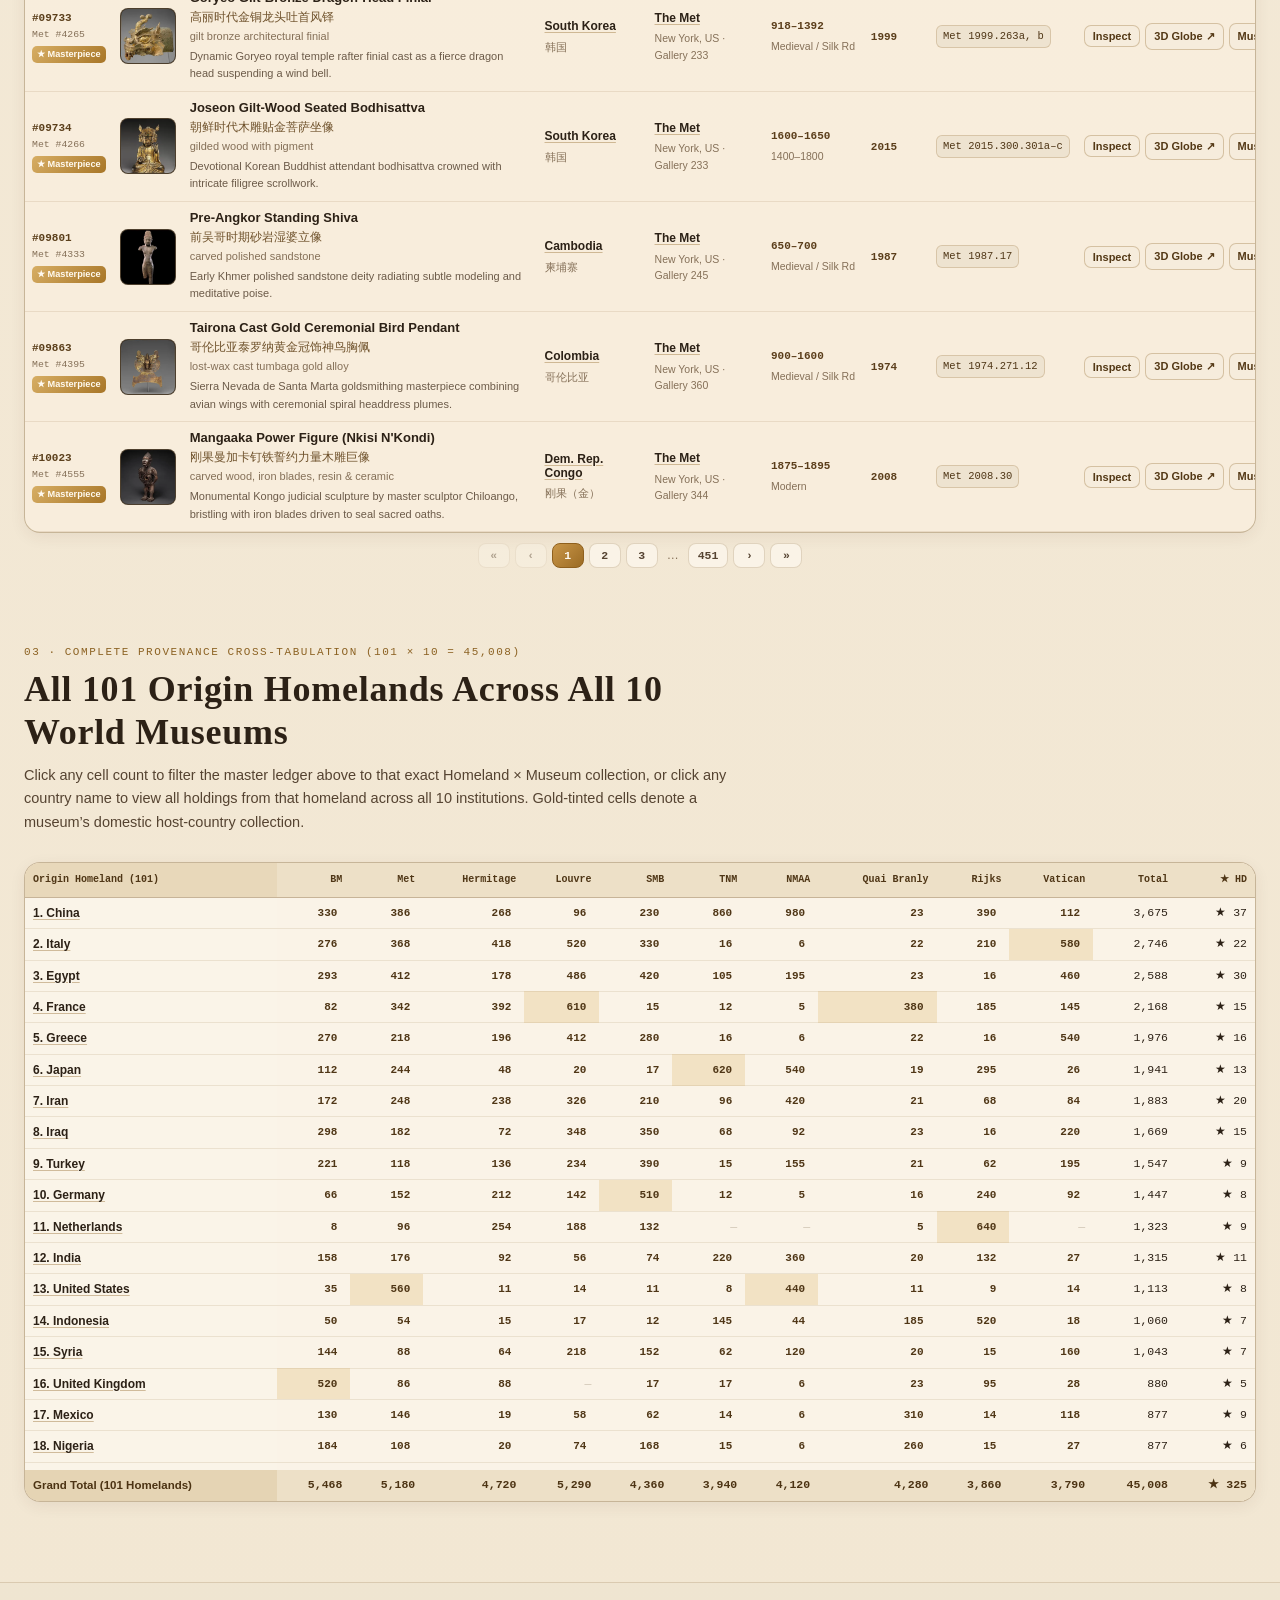
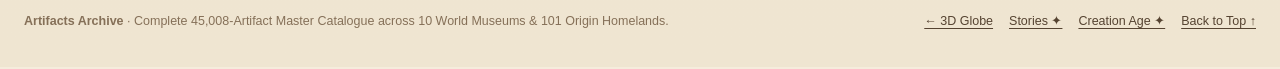
==== commit 288e44a8: "Audit fixes: race-free museum/homeland switching, instant ZH globe refresh, 0 WCAG violations & Open" ====
--- a/public/catalog.html
+++ b/public/catalog.html
@@ -5,6 +5,9 @@
   <meta name="viewport" content="width=device-width, initial-scale=1.0" />
   <title>Full Artifact Catalog (45,008) · 全部文物总名录 — Artifacts Archive</title>
   <meta name="description" content="Complete searchable, filterable, and exportable master catalogue of all 45,008 artifacts across 10 world museums and 101 origin homelands, including 325 verified HD masterpieces." />
+  <meta property="og:title" content="Full Artifact Catalog (45,008) · 全部文物总名录 — Artifacts Archive" />
+  <meta property="og:description" content="Search, filter, sort, and export all 45,008 catalogued records across 10 world museums and 101 origin homelands, plus an interactive 101×10 cross-tab matrix." />
+  <meta property="og:type" content="website" />
   <link rel="icon" type="image/svg+xml" href="./favicon.svg" />
   <link rel="stylesheet" href="./css/styles.css" />
   <link rel="stylesheet" href="./css/catalog.css" />
@@ -51,7 +54,7 @@
           </p>
         </div>
 
-        <div class="cat-kpi-strip" aria-label="Filtered archive totals">
+        <div class="cat-kpi-strip" role="region" aria-label="Filtered archive totals">
           <div class="cat-kpi-box">
             <div id="cat-kpi-matching" class="cat-kpi-num">45,008</div>
             <div class="cat-kpi-lbl" data-i18n="kpiMatching">Matching Artifacts</div>
@@ -79,7 +82,7 @@
       <div id="cat-museum-pills" class="cat-museum-pills" role="group" aria-label="Filter by holding museum"></div>
 
       <!-- Faceted Search, Filters, Sort & CSV Export -->
-      <div class="cat-filter-card" aria-label="Search and filter controls">
+      <div class="cat-filter-card" role="region" aria-label="Search and filter controls">
         <div class="cat-search-row">
           <div class="cat-search-box">
             <svg class="gs-icon gs-icon-sm" viewBox="0 0 24 24" aria-hidden="true"><path d="M15.5 14h-.79l-.28-.27A6.471 6.471 0 0 0 16 9.5 6.5 6.5 0 1 0 9.5 16c1.61 0 3.09-.59 4.23-1.57l.27.28v.79l5 4.99L20.49 19l-4.99-5zm-6 0C7.01 14 5 11.99 5 9.5S7.01 5 9.5 5 14 7.01 14 9.5 11.99 14 9.5 14z"/></svg>
@@ -153,7 +156,7 @@
           <div class="cat-jump-wrap">
             <label for="cat-jump-input" data-i18n="jumpRecordLbl">Jump #</label>
             <input id="cat-jump-input" type="number" min="1" max="45008" placeholder="1–45008" />
-            <button id="cat-jump-btn" type="button" class="cat-jump-go" data-i18n="jumpGoBtn">Go</button>
+            <button id="cat-jump-btn" type="button" class="cat-jump-go" aria-label="Jump to catalog record number" data-i18n="jumpGoBtn">Go</button>
           </div>
         </div>
       </div>
--- a/public/css/styles.css
+++ b/public/css/styles.css
@@ -68,8 +68,8 @@
   top: 0;
   z-index: 60;
   background: rgba(251, 247, 238, 0.88);
-  backdrop-filter: blur(16px);
-  -webkit-backdrop-filter: blur(16px);
+  backdrop-filter: blur(8px);
+  -webkit-backdrop-filter: blur(8px);
   border-bottom: 1px solid var(--border-sepia);
 }
 
@@ -160,8 +160,8 @@
   inset-inline-end: 16px;
   z-index: 26;
   background: var(--bg-paper-card);
-  backdrop-filter: blur(16px);
-  -webkit-backdrop-filter: blur(16px);
+  backdrop-filter: blur(8px);
+  -webkit-backdrop-filter: blur(8px);
   box-shadow: var(--shadow-subtle);
 }
 
@@ -418,8 +418,8 @@
   top: calc(100% + 6px);
   z-index: 80;
   background: rgba(252, 248, 240, 0.98);
-  backdrop-filter: blur(18px);
-  -webkit-backdrop-filter: blur(18px);
+  backdrop-filter: blur(8px);
+  -webkit-backdrop-filter: blur(8px);
   border: 1px solid var(--border-sepia-strong);
   border-radius: 12px;
   padding: 5px;
@@ -675,8 +675,8 @@
   transform: translateX(-50%);
   z-index: 20;
   background: rgba(252, 249, 242, 0.94);
-  backdrop-filter: blur(16px);
-  -webkit-backdrop-filter: blur(16px);
+  backdrop-filter: blur(8px);
+  -webkit-backdrop-filter: blur(8px);
   border: 1px solid var(--border-sepia);
   border-radius: 15px;
   padding: 8px 24px 7px;
@@ -685,12 +685,22 @@
 }
 
 .stage-header-title {
+  margin: 0;
   font-family: 'Cormorant Garamond', 'Noto Serif SC', Georgia, serif;
   font-size: 18px;
   font-weight: 700;
   letter-spacing: 0.03em;
   color: var(--ink-strong);
   line-height: 1.25;
+}
+
+a:focus-visible,
+button:focus-visible,
+input:focus-visible,
+select:focus-visible,
+[role="button"]:focus-visible {
+  outline: 2px solid var(--accent-brass-deep);
+  outline-offset: 2px;
 }
 
 html[lang="zh-CN"] .stage-header-title {
@@ -770,8 +780,8 @@
   width: 280px;
   z-index: 25;
   background: var(--bg-paper-card);
-  backdrop-filter: blur(16px);
-  -webkit-backdrop-filter: blur(16px);
+  backdrop-filter: blur(8px);
+  -webkit-backdrop-filter: blur(8px);
   border: 1px solid var(--border-sepia);
   border-radius: 16px;
   box-shadow: var(--shadow-elevated);
@@ -1372,8 +1382,8 @@
   width: min(740px, calc(100% - 36px));
   z-index: 30;
   background: var(--bg-paper-strong);
-  backdrop-filter: blur(18px);
-  -webkit-backdrop-filter: blur(18px);
+  backdrop-filter: blur(8px);
+  -webkit-backdrop-filter: blur(8px);
   border: 1px solid rgba(176, 150, 113, 0.45);
   border-radius: 16px;
   padding: 14px;
@@ -1830,8 +1840,8 @@
   transform: translateX(-50%);
   z-index: 26;
   background: rgba(252, 248, 239, 0.92);
-  backdrop-filter: blur(16px);
-  -webkit-backdrop-filter: blur(16px);
+  backdrop-filter: blur(8px);
+  -webkit-backdrop-filter: blur(8px);
   border: 1px solid var(--border-sepia);
   border-radius: 16px;
   padding: 9px 16px;
@@ -2114,6 +2124,8 @@
   display: flex;
   flex-direction: column;
   box-shadow: var(--shadow-subtle);
+  content-visibility: auto;
+  contain-intrinsic-size: auto 420px;
   transition: transform 0.18s ease, box-shadow 0.18s ease, border-color 0.18s ease;
 }
 
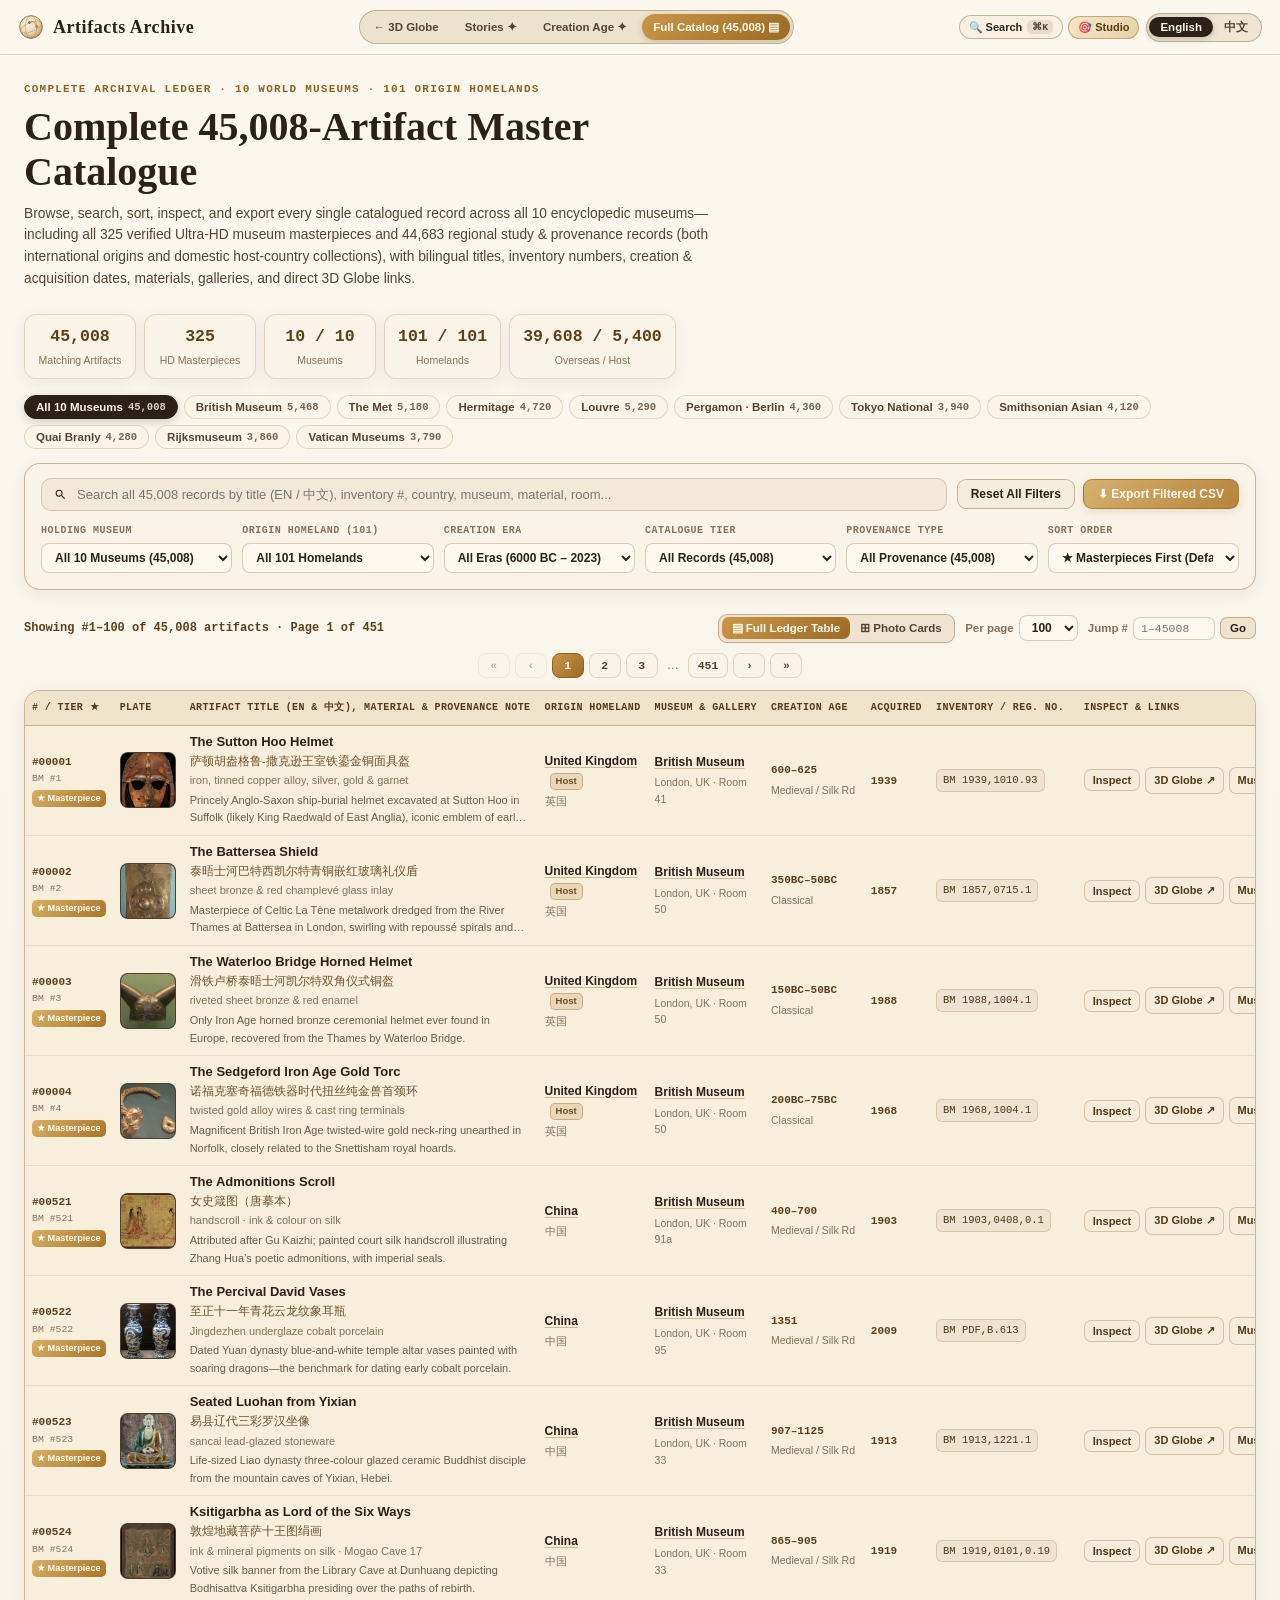
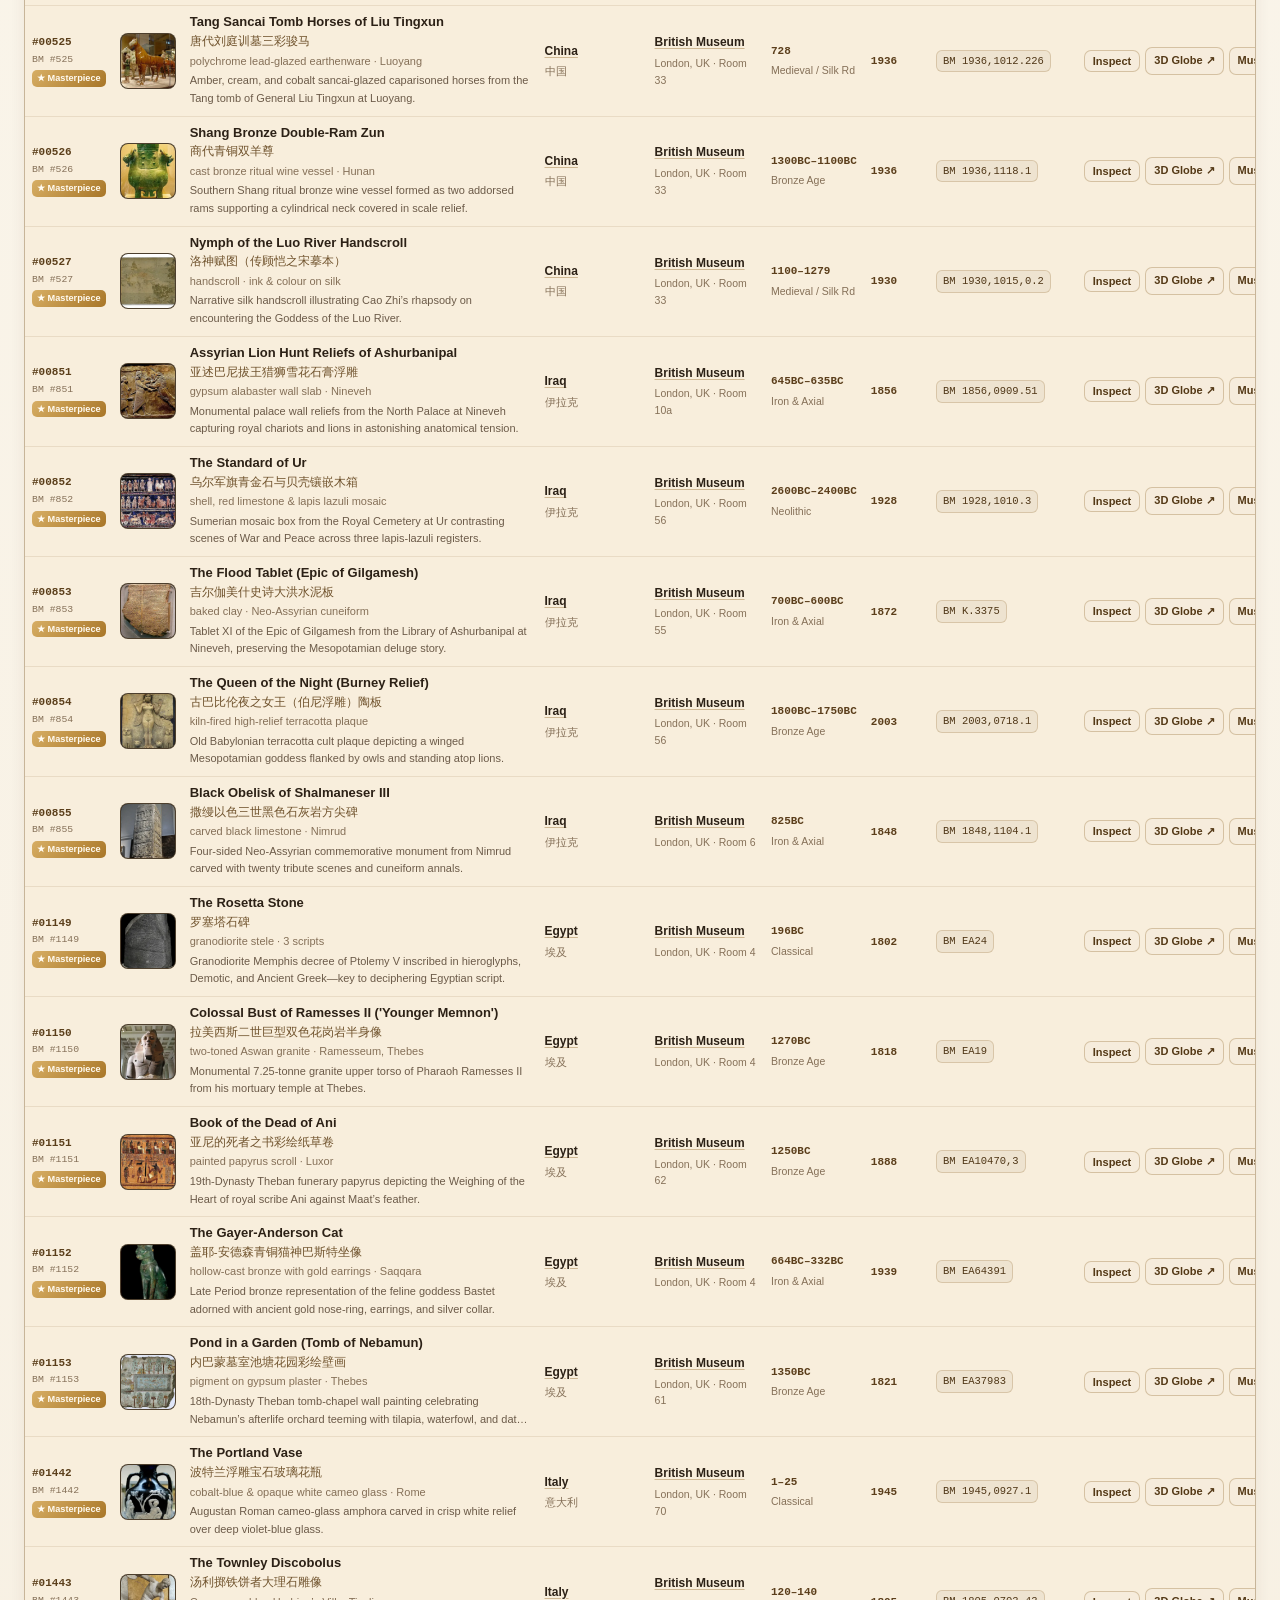
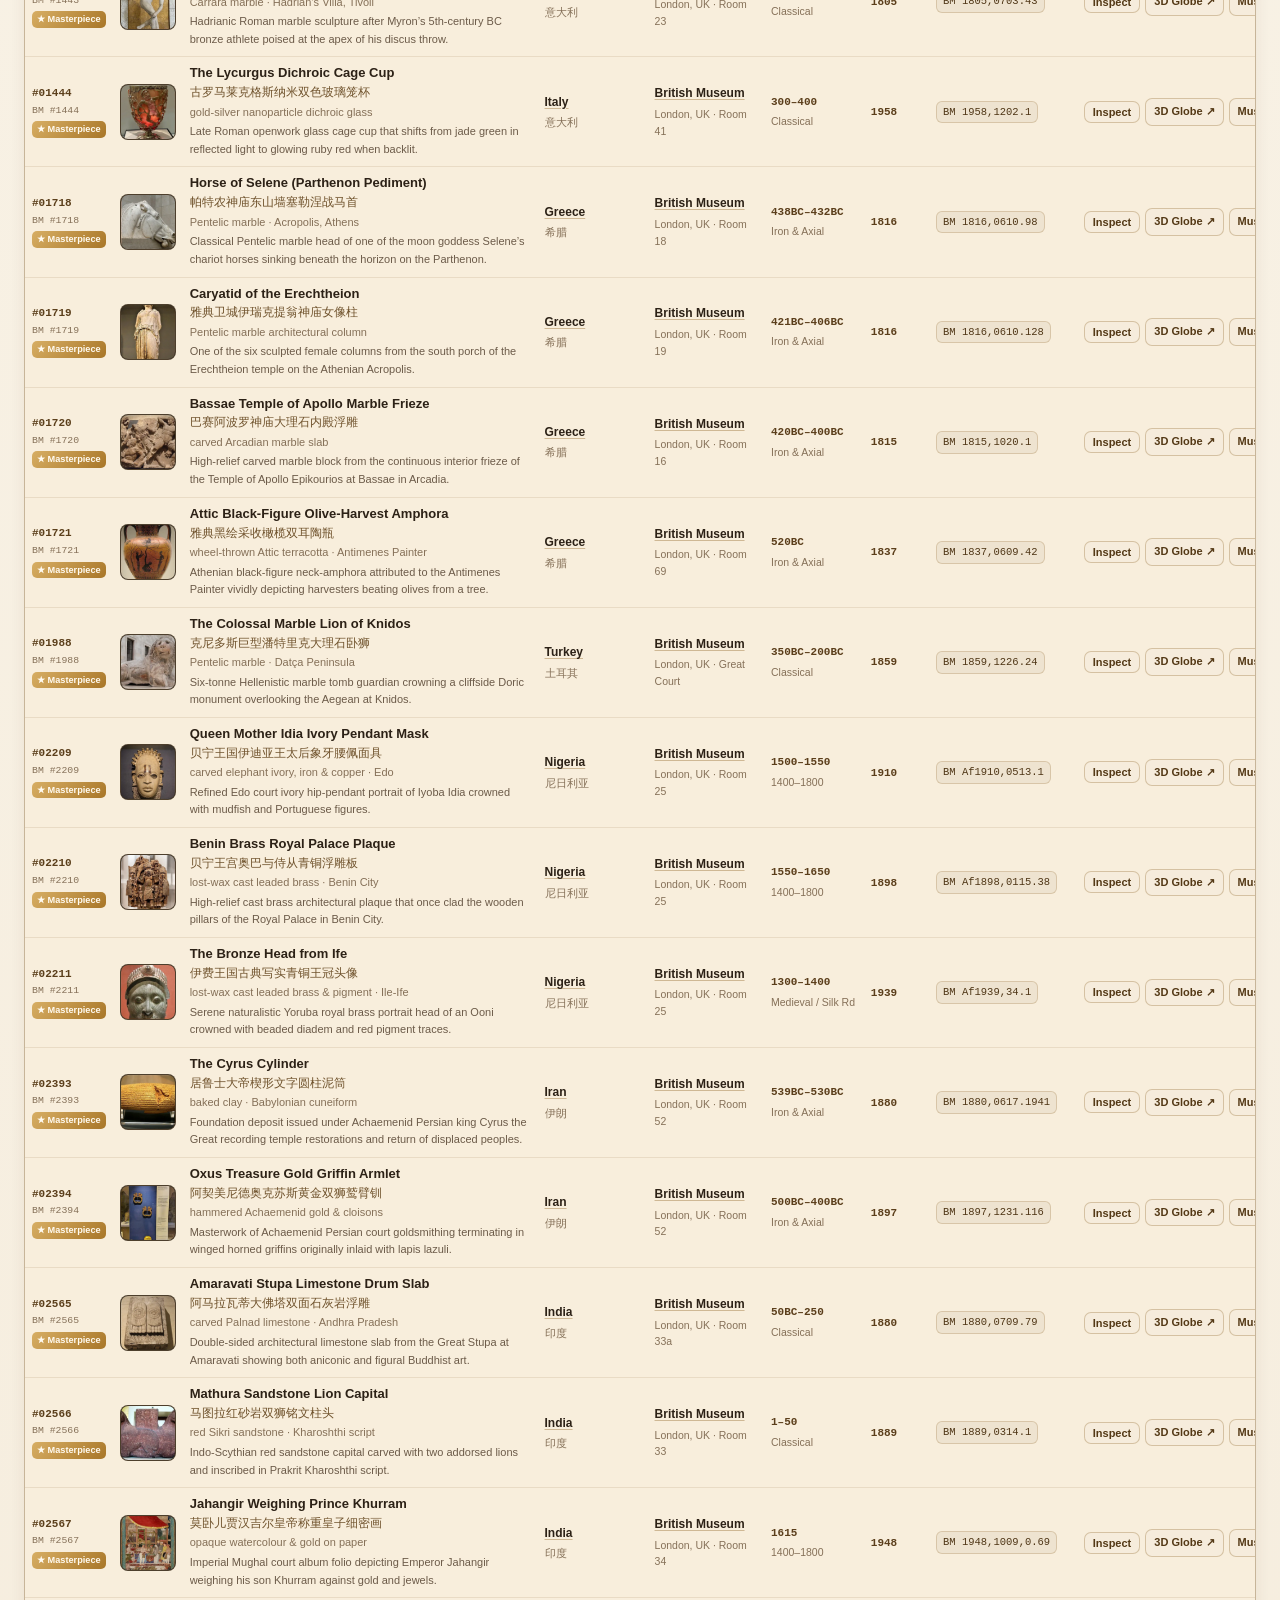
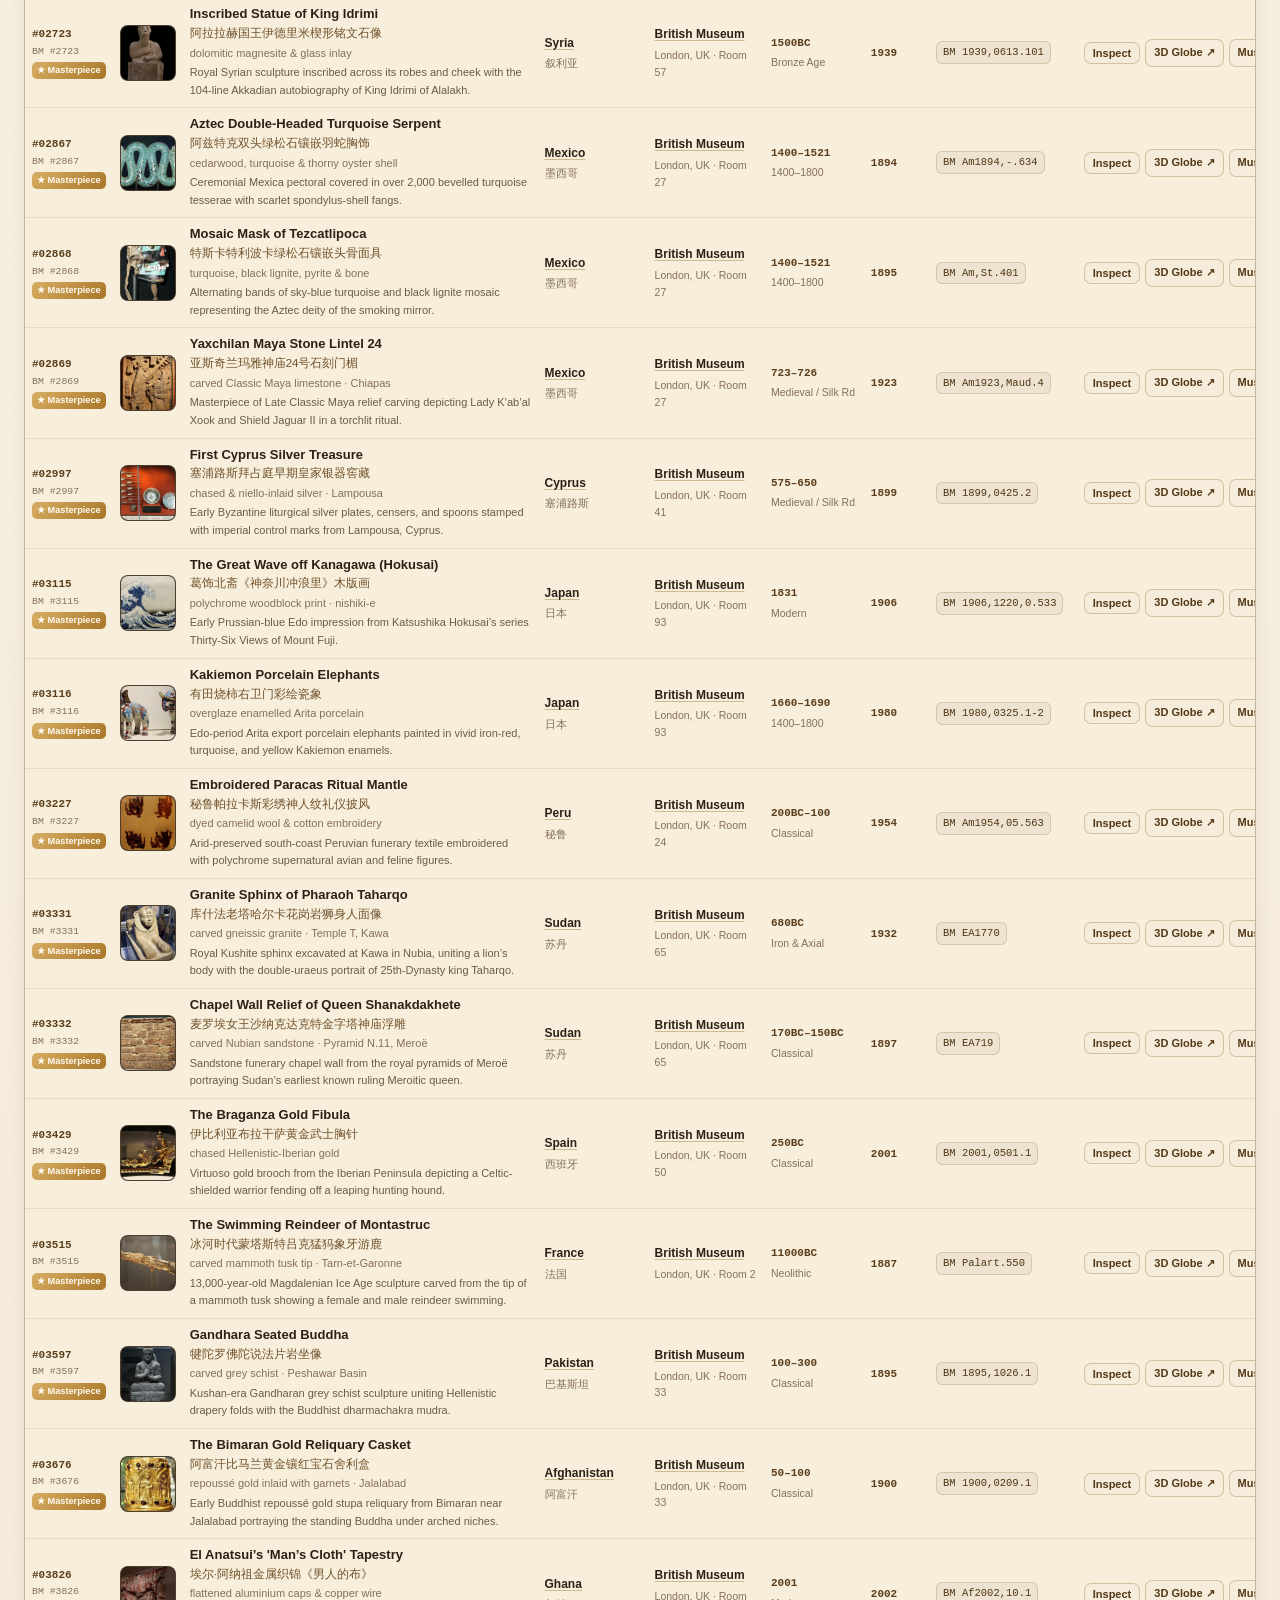
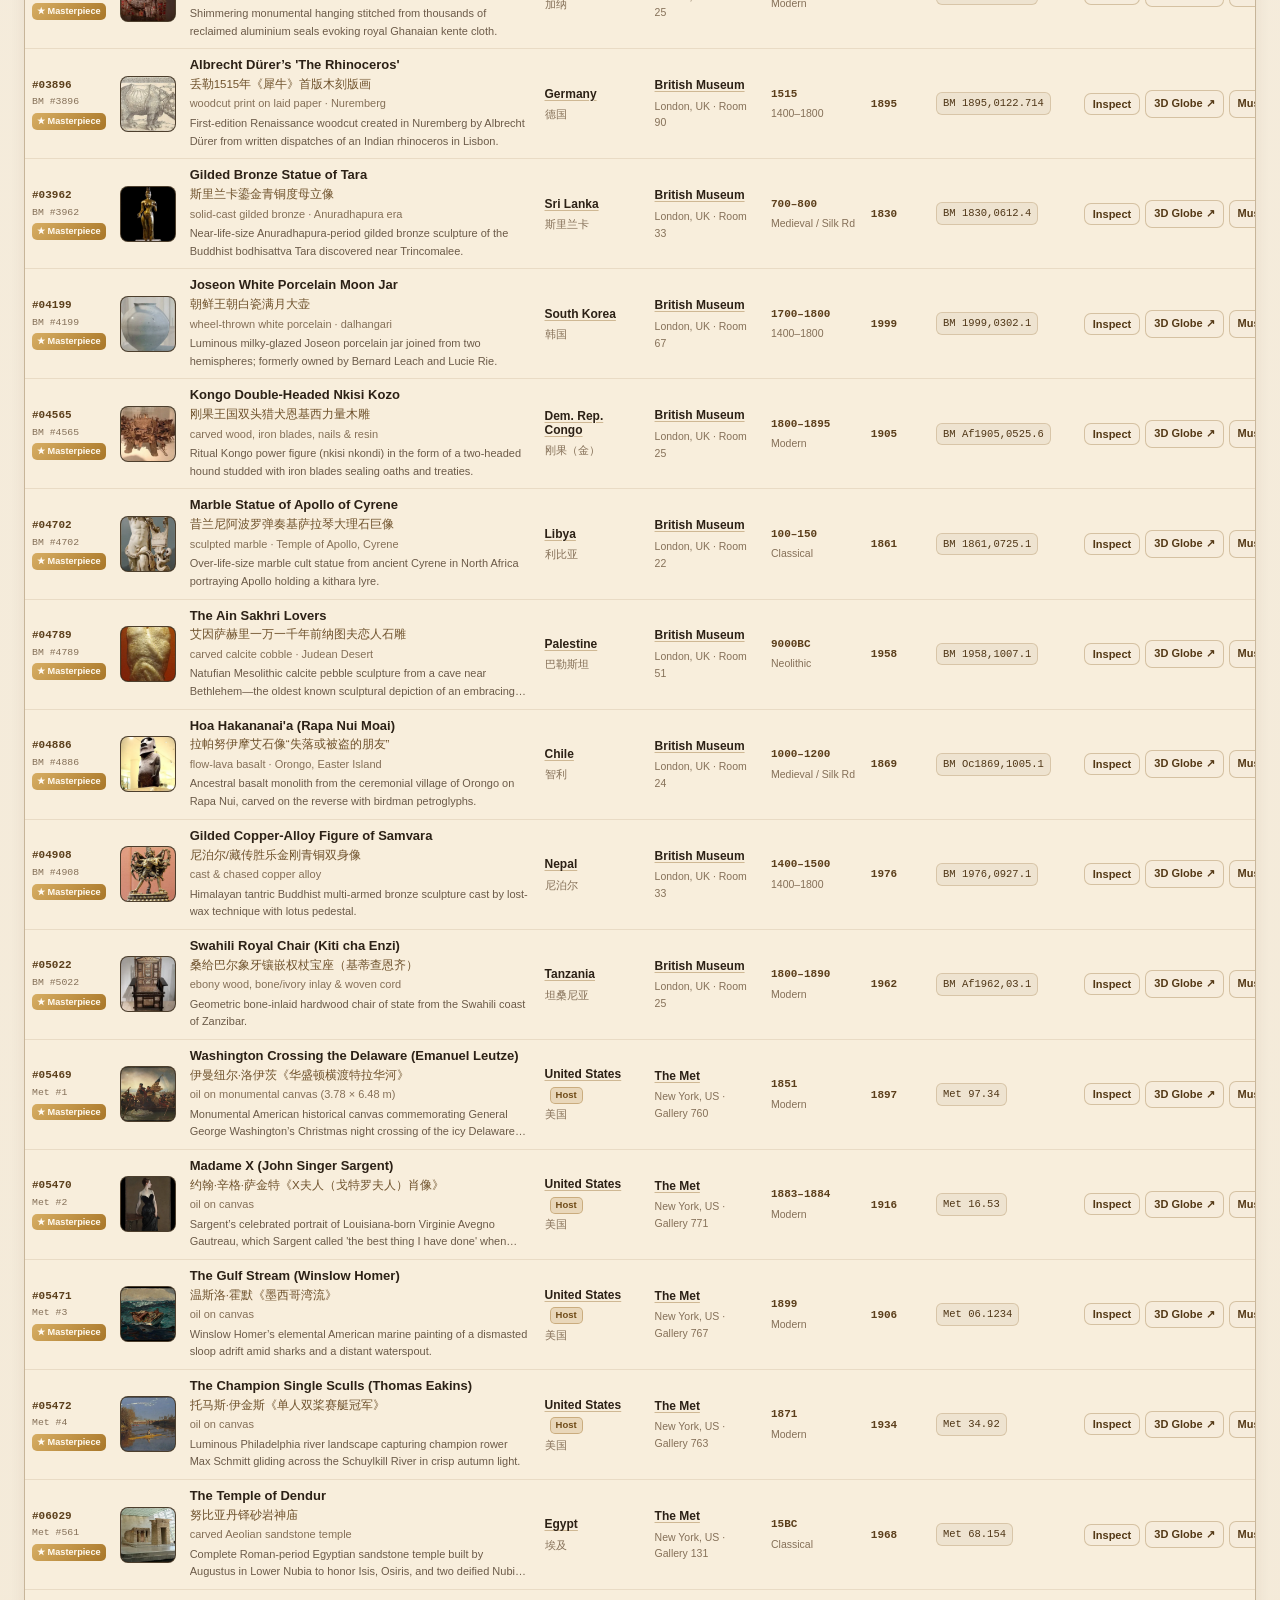
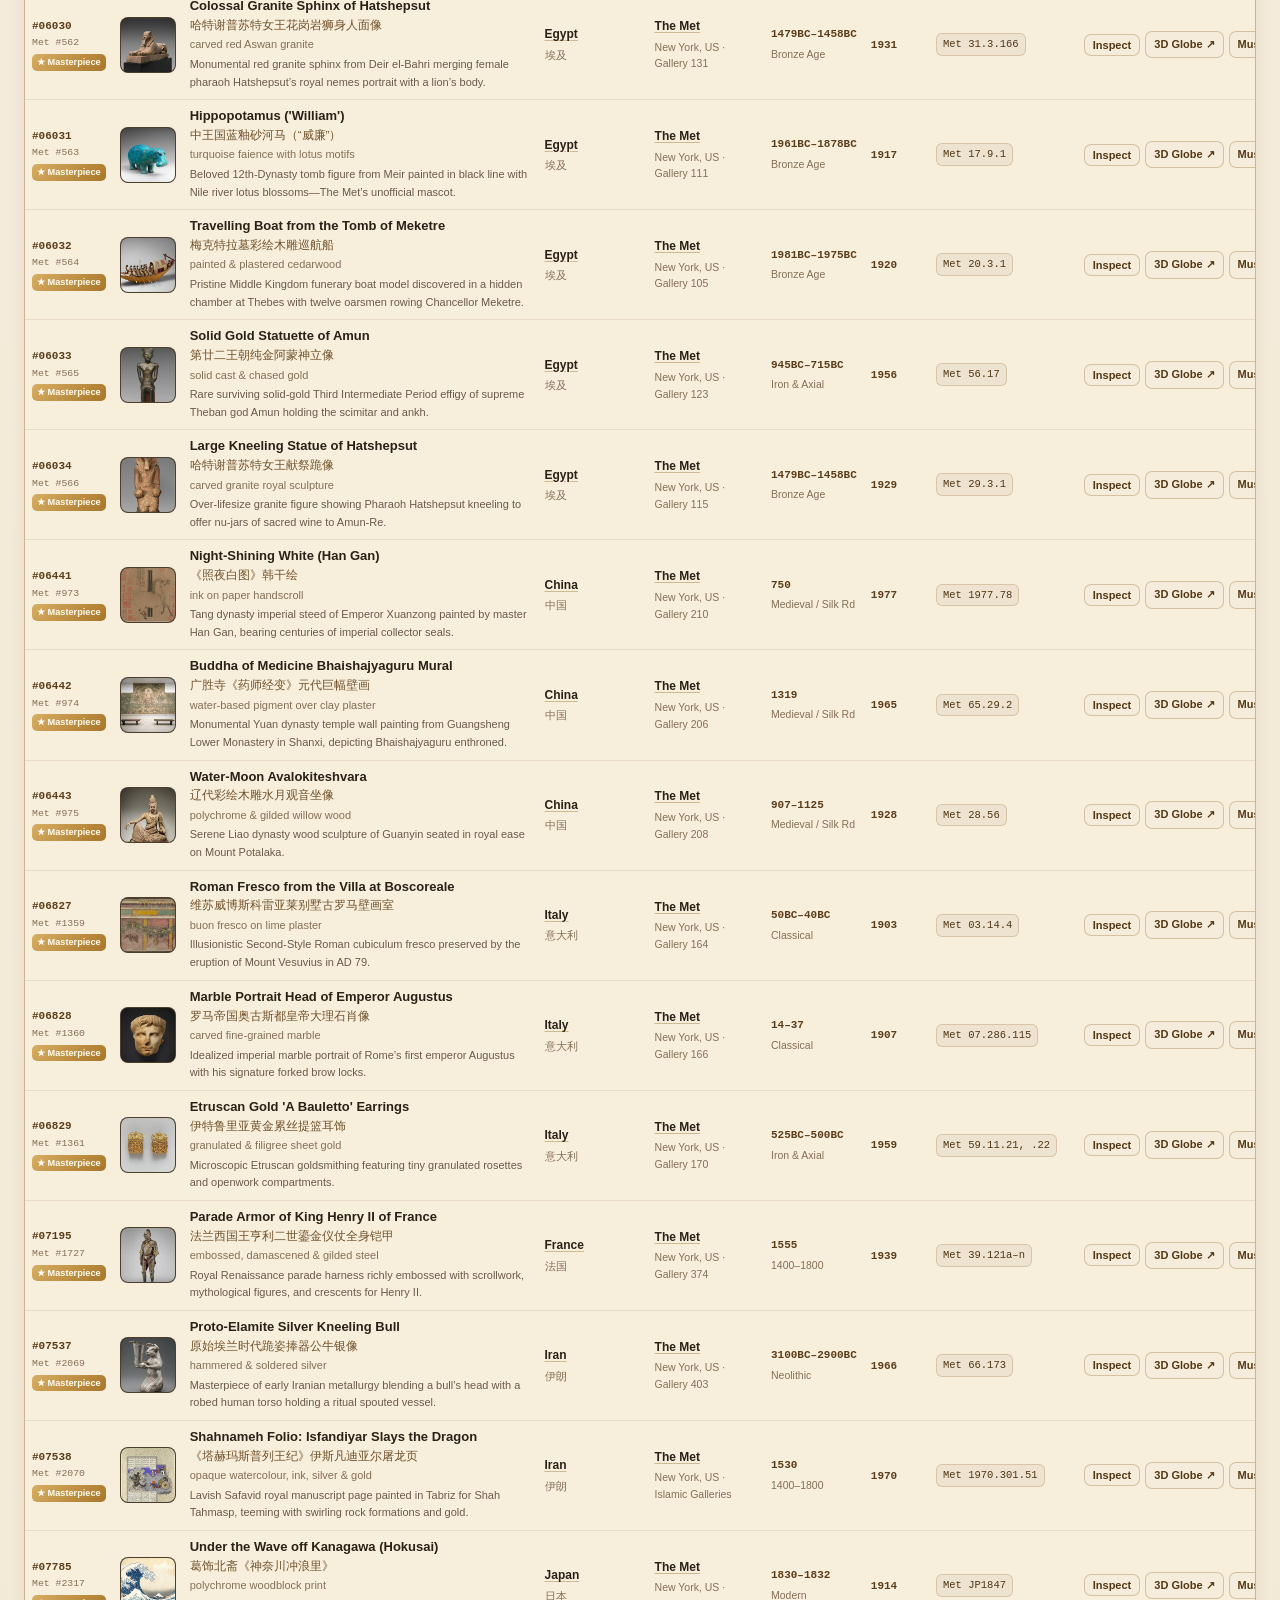
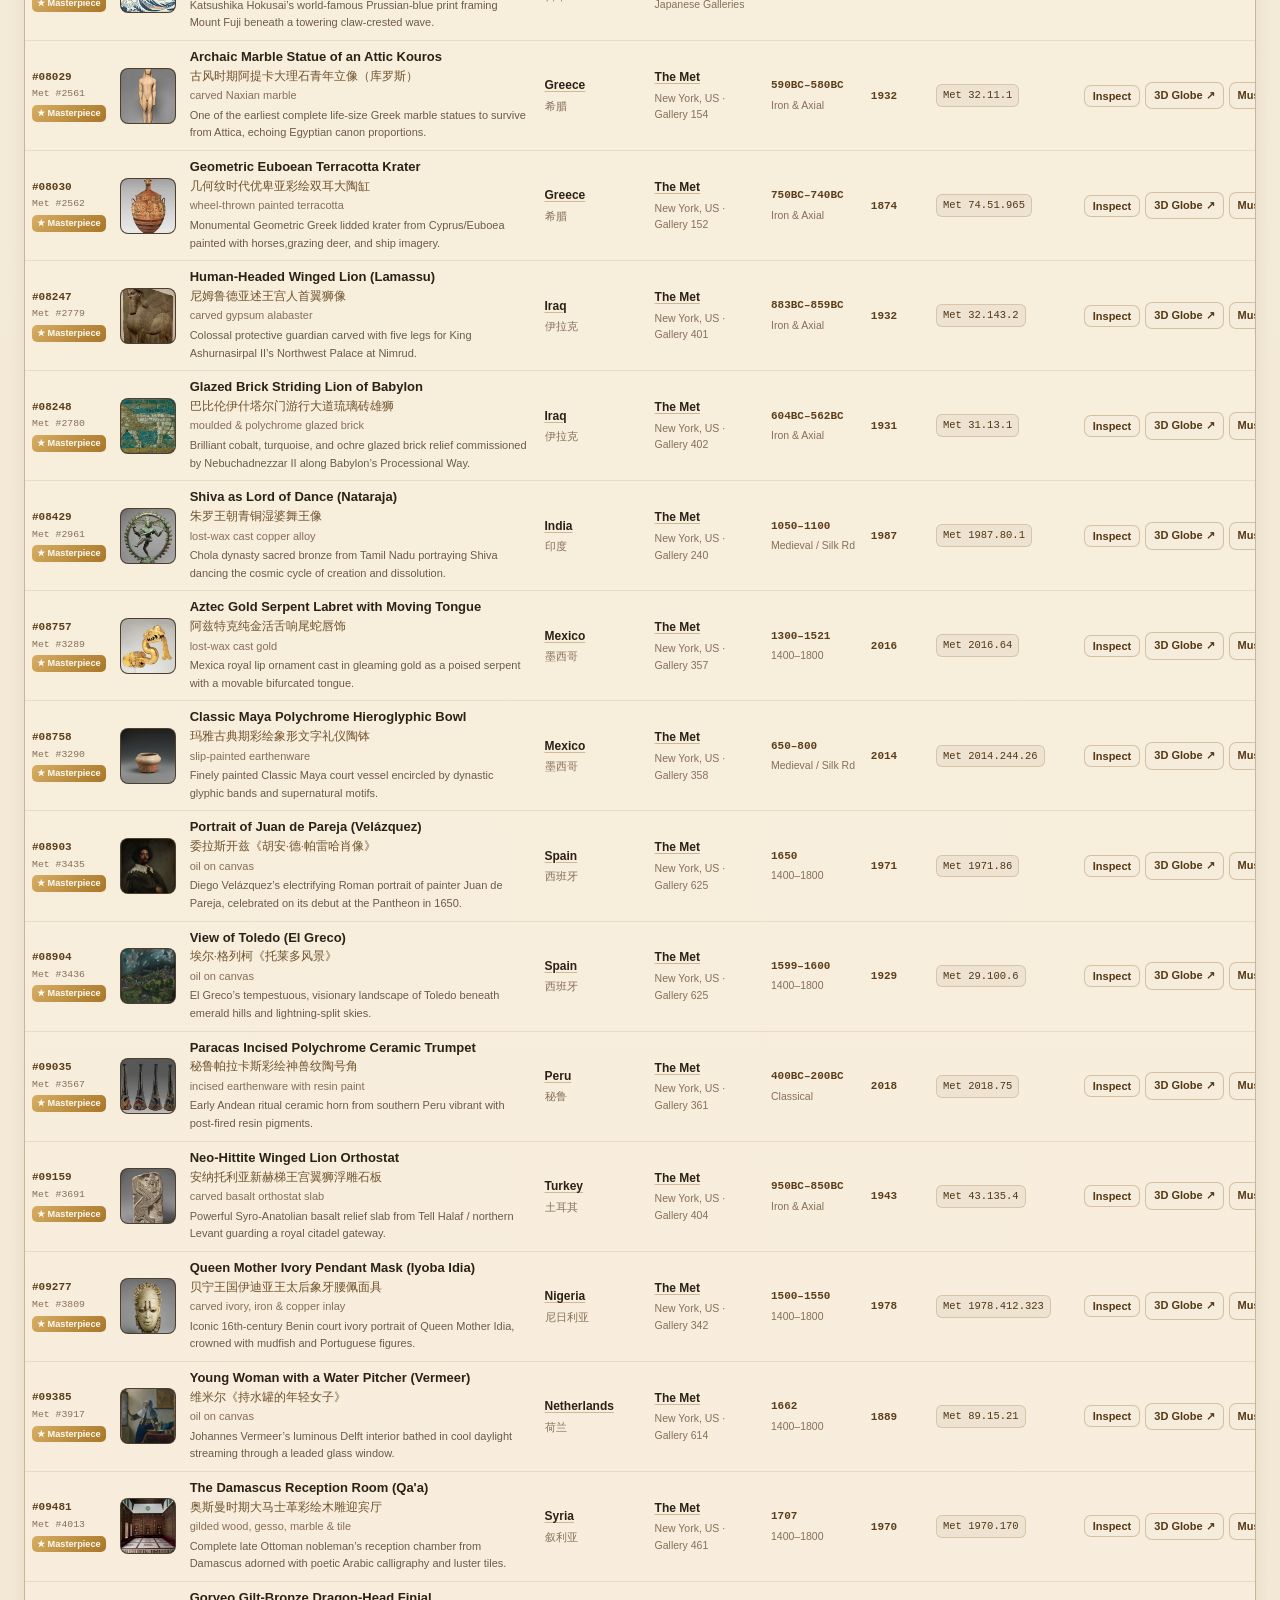
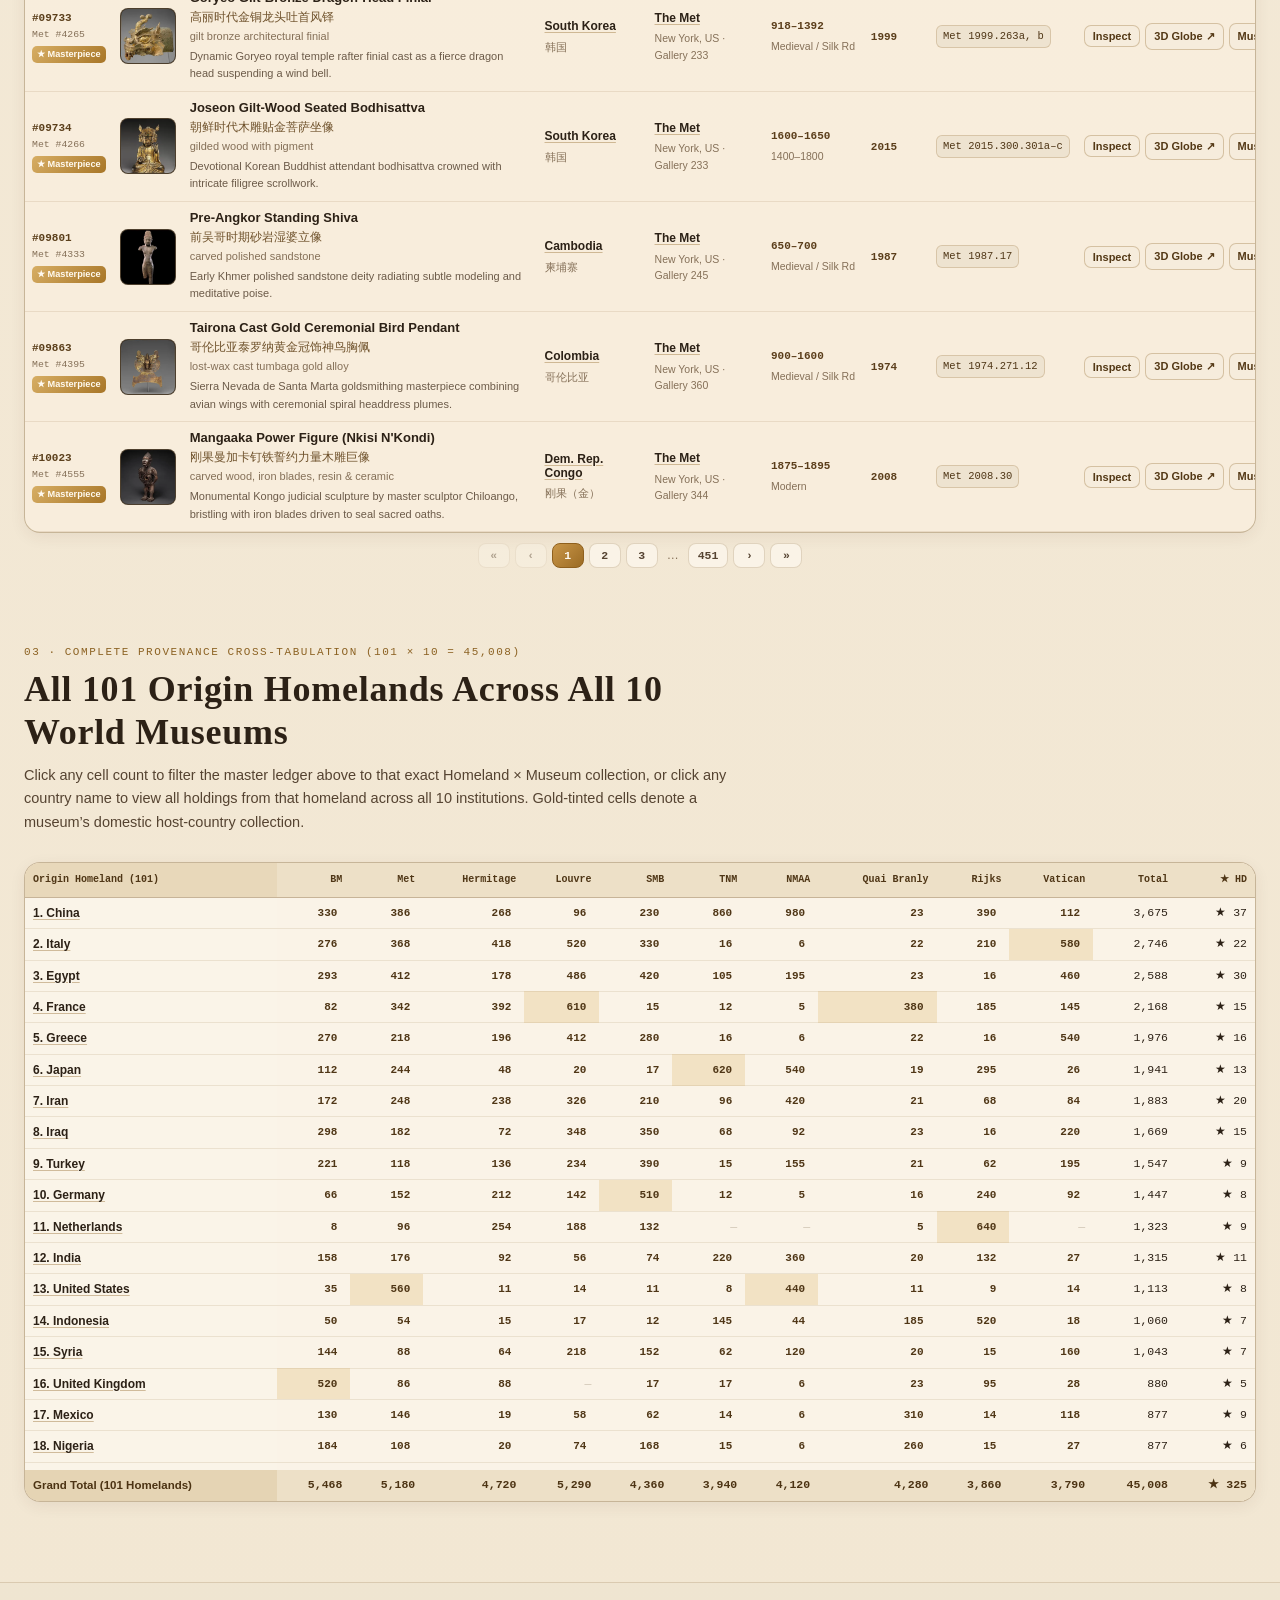
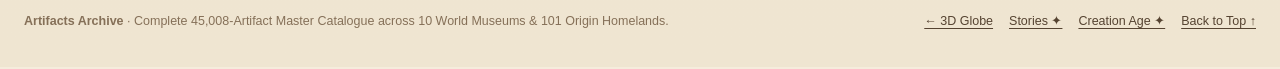
==== commit d203f182: "Add Curator Studio (Cmd+K, 3D Challenge, Compare, My Exhibition/Postcard), Audio Guide & Displacemen" ====
--- a/public/catalog.html
+++ b/public/catalog.html
@@ -11,6 +11,7 @@
   <link rel="icon" type="image/svg+xml" href="./favicon.svg" />
   <link rel="stylesheet" href="./css/styles.css" />
   <link rel="stylesheet" href="./css/catalog.css" />
+  <link rel="stylesheet" href="./css/studio.css" />
 </head>
 <body class="catalog-page">
   <header id="site-nav">
@@ -297,6 +298,7 @@
   </footer>
 
   <script src="./js/assets.js" defer></script>
+  <script src="./js/studio.js" defer></script>
   <script src="./js/catalog.js" defer></script>
 </body>
 </html>
--- a/public/css/styles.css
+++ b/public/css/styles.css
@@ -2712,6 +2712,159 @@
   font-variant-numeric: tabular-nums;
 }
 
+/* Global Displacement Odometer & Top 10 Farthest From Home */
+.distance-ledger-card {
+  background: var(--bg-paper-strong);
+  border: 1px solid var(--border-sepia);
+  border-radius: 16px;
+  padding: 20px 22px;
+  margin-bottom: 24px;
+  box-shadow: var(--shadow-subtle);
+}
+
+.distance-ledger-header {
+  display: flex;
+  align-items: flex-end;
+  justify-content: space-between;
+  gap: 18px;
+  flex-wrap: wrap;
+  margin-bottom: 16px;
+}
+
+.distance-ledger-header h3 {
+  margin: 0 0 4px;
+  font-family: 'Cormorant Garamond', 'Noto Serif SC', Georgia, serif;
+  font-size: 21px;
+  font-weight: 700;
+  color: var(--ink-strong);
+}
+
+.distance-kpi-row {
+  display: flex;
+  align-items: stretch;
+  gap: 10px;
+  flex-wrap: wrap;
+}
+
+.distance-kpi {
+  background: rgba(244, 234, 214, 0.72);
+  border: 1px solid var(--border-sepia-strong);
+  border-radius: 12px;
+  padding: 8px 14px;
+  min-width: 140px;
+  text-align: center;
+}
+
+.distance-kpi-num {
+  display: block;
+  font-family: 'Google Sans Code', monospace;
+  font-size: 15.5px;
+  font-weight: 700;
+  color: var(--accent-brass-deep);
+}
+
+.distance-kpi-lbl {
+  display: block;
+  margin-top: 2px;
+  font-size: 10.5px;
+  color: var(--ink-muted);
+}
+
+.farthest-list {
+  display: grid;
+  grid-template-columns: repeat(2, minmax(0, 1fr));
+  gap: 10px 16px;
+}
+
+.farthest-row-btn {
+  display: grid;
+  grid-template-columns: 28px 1fr auto;
+  align-items: center;
+  gap: 10px;
+  padding: 9px 12px;
+  border-radius: 12px;
+  border: 1px solid rgba(176, 150, 113, 0.30);
+  background: rgba(255, 251, 243, 0.86);
+  text-align: left;
+  font-family: inherit;
+  cursor: pointer;
+  transition: transform 0.14s ease, border-color 0.14s ease, background-color 0.14s ease;
+}
+
+.farthest-row-btn:hover {
+  transform: translateY(-1px);
+  border-color: var(--accent-brass);
+  background: #fffcf4;
+}
+
+.farthest-rank {
+  width: 24px;
+  height: 24px;
+  border-radius: 50%;
+  background: linear-gradient(135deg, #c99648, #9b6b24);
+  color: #fffaf0;
+  font-family: 'Google Sans Code', monospace;
+  font-size: 10.5px;
+  font-weight: 700;
+  display: inline-flex;
+  align-items: center;
+  justify-content: center;
+}
+
+.farthest-main {
+  min-width: 0;
+}
+
+.farthest-title {
+  display: block;
+  font-size: 13px;
+  font-weight: 700;
+  color: var(--ink-strong);
+  white-space: nowrap;
+  overflow: hidden;
+  text-overflow: ellipsis;
+}
+
+.farthest-route {
+  display: block;
+  margin-top: 2px;
+  font-size: 11px;
+  color: var(--ink-muted);
+  white-space: nowrap;
+  overflow: hidden;
+  text-overflow: ellipsis;
+}
+
+.farthest-bar-wrap {
+  width: 100%;
+  height: 4px;
+  border-radius: 99px;
+  background: rgba(176, 150, 113, 0.22);
+  margin-top: 5px;
+  overflow: hidden;
+}
+
+.farthest-bar-fill {
+  display: block;
+  height: 100%;
+  border-radius: 99px;
+  background: linear-gradient(90deg, #d7ae68, #9b6b24);
+}
+
+.farthest-km {
+  font-family: 'Google Sans Code', monospace;
+  font-size: 12px;
+  font-weight: 700;
+  color: #6b4714;
+  white-space: nowrap;
+}
+
+@media (max-width: 920px) {
+  .farthest-list {
+    grid-template-columns: 1fr;
+  }
+}
+
 .method-notes {
   display: flex;
   flex-direction: column;
--- a/public/css/studio.css
+++ b/public/css/studio.css
@@ -0,0 +1,818 @@
+/* ==========================================================================
+   Artifacts Archive — Unified Curator Studio & Global Command Palette
+   Features: ⌘K Global Search · 3D Origin Challenge · Side-by-Side Compare
+             My Exhibition Bookmarks & Shareable Links · Archival Postcard PNG
+   Zero inline styles; strict CSP compatible; warm sunlit-vellum palette
+   ========================================================================== */
+
+/* Compact Navbar Utility Buttons (Injected cleanly into #site-nav .nav-right) */
+.st-nav-tools {
+  display: inline-flex;
+  align-items: center;
+  gap: 5px;
+  flex-shrink: 0;
+}
+
+.st-nav-tool-btn {
+  display: inline-flex;
+  align-items: center;
+  gap: 5px;
+  padding: 4px 9px;
+  border-radius: 999px;
+  border: 1px solid var(--border-sepia-strong);
+  background: rgba(248, 240, 224, 0.90);
+  color: var(--ink-strong);
+  font-family: inherit;
+  font-size: 11px;
+  font-weight: 700;
+  white-space: nowrap;
+  cursor: pointer;
+  transition: background-color 0.15s ease, border-color 0.15s ease, transform 0.14s ease;
+}
+
+.st-nav-tool-btn:hover {
+  background: #f0dfbe;
+  border-color: var(--accent-brass);
+  transform: translateY(-1px);
+}
+
+.st-nav-tool-btn.is-gold {
+  background: linear-gradient(135deg, rgba(244, 230, 200, 0.96), rgba(229, 205, 160, 0.90));
+  border-color: rgba(162, 118, 46, 0.52);
+  color: #5a3a10;
+}
+
+.st-nav-tool-btn.is-gold:hover {
+  background: linear-gradient(135deg, #8c6223, #6d4a14);
+  color: #fffaf0;
+  border-color: #6d4a14;
+}
+
+.st-kbd-chip {
+  font-family: 'Google Sans Code', monospace;
+  font-size: 9.8px;
+  padding: 1px 5px;
+  border-radius: 5px;
+  background: rgba(92, 66, 30, 0.12);
+  color: var(--ink-body);
+}
+
+.st-count-pill {
+  font-family: 'Google Sans Code', monospace;
+  font-size: 10px;
+  padding: 0 5px;
+  border-radius: 999px;
+  background: #8c6223;
+  color: #fffaf0;
+  min-width: 17px;
+  text-align: center;
+}
+
+/* Shared Overlay Backdrop */
+.studio-backdrop {
+  position: fixed;
+  inset: 0;
+  z-index: 220;
+  background: rgba(24, 17, 10, 0.68);
+  backdrop-filter: blur(8px);
+  -webkit-backdrop-filter: blur(8px);
+  display: none;
+  align-items: center;
+  justify-content: center;
+  padding: 18px;
+}
+
+.studio-backdrop.open {
+  display: flex;
+}
+
+/* ==========================================================================
+   1. Global ⌘K Command Palette
+   ========================================================================== */
+.cmdk-dialog {
+  width: min(680px, 100%);
+  max-height: min(78vh, 640px);
+  background: #fbf7ee;
+  border: 1.5px solid var(--border-sepia-strong);
+  border-radius: 18px;
+  box-shadow: 0 28px 64px rgba(24, 16, 8, 0.36);
+  display: flex;
+  flex-direction: column;
+  overflow: hidden;
+}
+
+.cmdk-input-row {
+  display: flex;
+  align-items: center;
+  gap: 10px;
+  padding: 14px 16px;
+  border-bottom: 1px solid var(--border-sepia);
+  background: #fffcf5;
+}
+
+.cmdk-search-icon {
+  font-size: 16px;
+  color: var(--accent-brass-deep);
+  flex-shrink: 0;
+}
+
+#cmdk-input {
+  flex: 1;
+  min-width: 0;
+  border: none;
+  background: transparent;
+  font-family: inherit;
+  font-size: 15px;
+  color: var(--ink-strong);
+  outline: none;
+}
+
+.cmdk-esc-btn {
+  border: 1px solid var(--border-sepia-strong);
+  background: rgba(235, 223, 202, 0.72);
+  color: var(--ink-body);
+  border-radius: 7px;
+  padding: 3px 8px;
+  font-family: 'Google Sans Code', monospace;
+  font-size: 10.5px;
+  cursor: pointer;
+}
+
+.cmdk-results {
+  flex: 1;
+  overflow-y: auto;
+  padding: 8px 10px 12px;
+}
+
+.cmdk-group-lbl {
+  font-family: 'Google Sans Code', monospace;
+  font-size: 10px;
+  font-weight: 700;
+  letter-spacing: 0.09em;
+  text-transform: uppercase;
+  color: #654412;
+  padding: 10px 8px 4px;
+}
+
+.cmdk-item {
+  width: 100%;
+  display: flex;
+  align-items: center;
+  gap: 11px;
+  padding: 8px 10px;
+  border-radius: 10px;
+  border: 1px solid transparent;
+  background: transparent;
+  color: var(--ink-strong);
+  font-family: inherit;
+  text-align: left;
+  cursor: pointer;
+  transition: background-color 0.12s ease, border-color 0.12s ease;
+}
+
+.cmdk-item:hover,
+.cmdk-item.active {
+  background: rgba(232, 214, 178, 0.56);
+  border-color: rgba(176, 134, 68, 0.42);
+}
+
+.cmdk-thumb {
+  width: 34px;
+  height: 34px;
+  border-radius: 7px;
+  background: #231d17;
+  border: 1px solid rgba(150, 122, 82, 0.4);
+  flex-shrink: 0;
+  display: inline-flex;
+  align-items: center;
+  justify-content: center;
+  font-size: 15px;
+  overflow: hidden;
+}
+
+.cmdk-thumb canvas {
+  width: 34px;
+  height: 34px;
+  display: block;
+}
+
+.cmdk-item-text {
+  flex: 1;
+  min-width: 0;
+}
+
+.cmdk-item-title {
+  display: block;
+  font-size: 13.5px;
+  font-weight: 700;
+  color: var(--ink-strong);
+  white-space: nowrap;
+  overflow: hidden;
+  text-overflow: ellipsis;
+}
+
+.cmdk-item-sub {
+  display: block;
+  font-size: 11.2px;
+  color: #5c4934;
+  white-space: nowrap;
+  overflow: hidden;
+  text-overflow: ellipsis;
+}
+
+.cmdk-item-badge {
+  font-family: 'Google Sans Code', monospace;
+  font-size: 10px;
+  font-weight: 600;
+  color: #5e3d0f;
+  background: rgba(235, 223, 202, 0.85);
+  padding: 2px 7px;
+  border-radius: 999px;
+  white-space: nowrap;
+}
+
+.cmdk-footer {
+  display: flex;
+  align-items: center;
+  justify-content: space-between;
+  gap: 10px;
+  padding: 8px 16px;
+  border-top: 1px solid var(--border-sepia);
+  background: rgba(242, 232, 212, 0.72);
+  font-size: 11px;
+  color: #5c4934;
+  flex-wrap: wrap;
+}
+
+.cmdk-empty {
+  padding: 28px 14px;
+  text-align: center;
+  color: var(--ink-muted);
+  font-size: 13px;
+}
+
+/* ==========================================================================
+   2. Archival Studio Dialog (Challenge · Compare · My Exhibition & Postcard)
+   ========================================================================== */
+.studio-dialog {
+  width: min(1160px, 100%);
+  height: min(88vh, 820px);
+  background: #fbf7ee;
+  border: 1.5px solid var(--border-sepia-strong);
+  border-radius: 20px;
+  box-shadow: 0 30px 72px rgba(20, 14, 8, 0.42);
+  display: flex;
+  flex-direction: column;
+  overflow: hidden;
+}
+
+.studio-header {
+  display: flex;
+  align-items: center;
+  justify-content: space-between;
+  gap: 12px;
+  padding: 12px 18px;
+  background: linear-gradient(180deg, #fffcf5, #f5ecdc);
+  border-bottom: 1px solid var(--border-sepia);
+  flex-wrap: wrap;
+}
+
+.studio-brand {
+  display: inline-flex;
+  align-items: center;
+  gap: 8px;
+}
+
+.studio-brand-title {
+  margin: 0;
+  font-family: 'Cormorant Garamond', 'Noto Serif SC', Georgia, serif;
+  font-size: 20px;
+  font-weight: 700;
+  color: var(--ink-strong);
+}
+
+.studio-tabs {
+  display: inline-flex;
+  align-items: center;
+  gap: 4px;
+  padding: 3px;
+  border-radius: 999px;
+  background: rgba(232, 219, 196, 0.78);
+  border: 1px solid var(--border-sepia-strong);
+  max-width: 100%;
+  overflow-x: auto;
+}
+
+.studio-tab-btn {
+  border: none;
+  background: transparent;
+  color: var(--ink-body);
+  font-family: inherit;
+  font-size: 12px;
+  font-weight: 700;
+  padding: 5px 13px;
+  border-radius: 999px;
+  cursor: pointer;
+  white-space: nowrap;
+  transition: background-color 0.15s ease, color 0.15s ease;
+}
+
+.studio-tab-btn.active {
+  background: linear-gradient(135deg, #8c6223, #6d4a14);
+  color: #fffaf0;
+  box-shadow: 0 2px 6px rgba(92, 62, 18, 0.24);
+}
+
+.studio-close-btn {
+  width: 32px;
+  height: 32px;
+  border-radius: 50%;
+  border: 1px solid var(--border-sepia-strong);
+  background: rgba(250, 244, 232, 0.94);
+  color: var(--ink-strong);
+  font-size: 20px;
+  line-height: 1;
+  cursor: pointer;
+  flex-shrink: 0;
+}
+
+.studio-body {
+  flex: 1;
+  overflow-y: auto;
+  padding: 18px 20px 22px;
+}
+
+.studio-pane {
+  display: none;
+}
+
+.studio-pane.active {
+  display: block;
+}
+
+/* --- Tab 1: 3D Globe Origin Challenge --- */
+.quiz-grid {
+  display: grid;
+  grid-template-columns: minmax(300px, 380px) 1fr;
+  gap: 20px;
+  align-items: stretch;
+}
+
+.quiz-card {
+  background: #fffcf5;
+  border: 1px solid var(--border-sepia);
+  border-radius: 16px;
+  padding: 16px;
+  display: flex;
+  flex-direction: column;
+  gap: 12px;
+  box-shadow: var(--shadow-subtle);
+}
+
+.quiz-score-strip {
+  display: flex;
+  align-items: center;
+  justify-content: space-between;
+  gap: 8px;
+  font-family: 'Google Sans Code', monospace;
+  font-size: 11.5px;
+  font-weight: 700;
+  color: var(--accent-brass-deep);
+}
+
+.quiz-plate-frame {
+  position: relative;
+  width: 100%;
+  aspect-ratio: 1 / 1;
+  max-height: 290px;
+  border-radius: 12px;
+  overflow: hidden;
+  background: #1f1a15;
+  border: 1px solid rgba(154, 124, 82, 0.42);
+}
+
+#studio-quiz-plate {
+  width: 100%;
+  height: 100%;
+  object-fit: contain;
+  display: block;
+}
+
+.quiz-mystery-badge {
+  position: absolute;
+  bottom: 8px;
+  left: 8px;
+  right: 8px;
+  padding: 5px 10px;
+  border-radius: 8px;
+  background: rgba(28, 20, 12, 0.86);
+  color: #fcefd2;
+  font-size: 11.5px;
+  line-height: 1.35;
+}
+
+.quiz-era-lbl {
+  font-size: 11.5px;
+  font-weight: 700;
+  color: var(--ink-body);
+}
+
+.quiz-era-pills {
+  display: grid;
+  grid-template-columns: repeat(2, minmax(0, 1fr));
+  gap: 6px;
+}
+
+.quiz-era-btn {
+  padding: 6px 8px;
+  border-radius: 9px;
+  border: 1px solid var(--border-sepia-strong);
+  background: rgba(246, 238, 222, 0.85);
+  color: var(--ink-body);
+  font-family: inherit;
+  font-size: 11.2px;
+  font-weight: 600;
+  cursor: pointer;
+  transition: all 0.14s ease;
+}
+
+.quiz-era-btn.active {
+  background: #3b2b1b;
+  border-color: #251a0f;
+  color: #fffaf0;
+}
+
+.quiz-era-btn.correct {
+  background: #2f6f4e;
+  border-color: #1f5338;
+  color: #fffaf0;
+}
+
+.quiz-era-btn.wrong {
+  background: #9f3a2e;
+  border-color: #7c271d;
+  color: #fffaf0;
+}
+
+.quiz-feedback {
+  padding: 10px 12px;
+  border-radius: 10px;
+  background: rgba(238, 227, 206, 0.78);
+  border: 1px solid var(--border-sepia-strong);
+  font-size: 12.2px;
+  line-height: 1.5;
+  color: var(--ink-strong);
+}
+
+.quiz-actions {
+  display: flex;
+  align-items: center;
+  gap: 8px;
+  flex-wrap: wrap;
+}
+
+.quiz-globe-stage {
+  position: relative;
+  min-height: 460px;
+  border-radius: 18px;
+  overflow: hidden;
+  border: 1px solid var(--border-sepia-strong);
+  background: radial-gradient(circle at 52% 48%, #fcf6e8 0%, #f2e6ce 56%, #e6d4b3 100%);
+  box-shadow: var(--shadow-subtle);
+}
+
+#studio-quiz-canvas {
+  width: 100%;
+  height: 100%;
+  display: block;
+  cursor: crosshair;
+  touch-action: none;
+}
+
+.quiz-globe-hint {
+  position: absolute;
+  top: 12px;
+  left: 50%;
+  transform: translateX(-50%);
+  padding: 6px 14px;
+  border-radius: 999px;
+  background: rgba(252, 248, 240, 0.94);
+  border: 1px solid var(--border-sepia);
+  font-size: 11.5px;
+  font-weight: 600;
+  color: var(--ink-strong);
+  pointer-events: none;
+  white-space: nowrap;
+  max-width: calc(100% - 24px);
+  overflow: hidden;
+  text-overflow: ellipsis;
+}
+
+/* --- Tab 2: Side-by-Side Comparison --- */
+.cmp-mode-bar {
+  display: flex;
+  align-items: center;
+  justify-content: space-between;
+  gap: 12px;
+  flex-wrap: wrap;
+  margin-bottom: 14px;
+}
+
+.cmp-presets {
+  display: flex;
+  align-items: center;
+  gap: 6px;
+  flex-wrap: wrap;
+  margin-bottom: 14px;
+}
+
+.cmp-preset-btn {
+  padding: 5px 11px;
+  border-radius: 999px;
+  border: 1px solid var(--border-sepia-strong);
+  background: rgba(248, 240, 224, 0.88);
+  color: #5b3e19;
+  font-family: inherit;
+  font-size: 11.5px;
+  font-weight: 600;
+  cursor: pointer;
+}
+
+.cmp-preset-btn:hover,
+.cmp-preset-btn.active {
+  background: linear-gradient(135deg, #8c6223, #6d4a14);
+  color: #fffaf0;
+  border-color: #6d4a14;
+}
+
+.cmp-split-grid {
+  display: grid;
+  grid-template-columns: repeat(2, minmax(0, 1fr));
+  gap: 16px;
+}
+
+.cmp-col-card {
+  background: #fffcf5;
+  border: 1px solid var(--border-sepia);
+  border-radius: 16px;
+  padding: 14px 16px;
+  display: flex;
+  flex-direction: column;
+  gap: 10px;
+  box-shadow: var(--shadow-subtle);
+}
+
+.cmp-select {
+  width: 100%;
+  padding: 7px 10px;
+  border-radius: 10px;
+  border: 1px solid var(--border-sepia-strong);
+  background: #fbf6ea;
+  color: var(--ink-strong);
+  font-family: inherit;
+  font-size: 12.5px;
+  font-weight: 600;
+}
+
+.cmp-plate-box {
+  width: 100%;
+  aspect-ratio: 4 / 3;
+  border-radius: 12px;
+  overflow: hidden;
+  background: #201a15;
+  border: 1px solid rgba(154, 124, 82, 0.36);
+}
+
+.cmp-plate-box canvas {
+  width: 100%;
+  height: 100%;
+  display: block;
+}
+
+.cmp-title {
+  margin: 0;
+  font-family: 'Cormorant Garamond', 'Noto Serif SC', Georgia, serif;
+  font-size: 19px;
+  font-weight: 700;
+  color: var(--ink-strong);
+}
+
+.cmp-meta-table {
+  width: 100%;
+  border-collapse: collapse;
+  font-size: 12px;
+}
+
+.cmp-meta-table th {
+  text-align: left;
+  color: var(--ink-muted);
+  font-weight: 600;
+  padding: 5px 8px 5px 0;
+  border-bottom: 1px solid rgba(176, 150, 113, 0.22);
+  width: 38%;
+}
+
+.cmp-meta-table td {
+  color: var(--ink-strong);
+  font-weight: 600;
+  padding: 5px 0;
+  border-bottom: 1px solid rgba(176, 150, 113, 0.22);
+}
+
+.cmp-delta-banner {
+  margin-top: 14px;
+  padding: 12px 16px;
+  border-radius: 12px;
+  background: linear-gradient(135deg, rgba(244, 232, 208, 0.92), rgba(235, 218, 184, 0.85));
+  border: 1px solid var(--border-sepia-strong);
+  font-size: 12.8px;
+  font-weight: 600;
+  color: #4a3110;
+  text-align: center;
+}
+
+/* --- Tab 3: My Exhibition & Archival Postcard --- */
+.exh-topbar {
+  display: flex;
+  align-items: center;
+  justify-content: space-between;
+  gap: 12px;
+  flex-wrap: wrap;
+  margin-bottom: 16px;
+  padding: 12px 14px;
+  border-radius: 14px;
+  background: rgba(244, 234, 214, 0.72);
+  border: 1px solid var(--border-sepia);
+}
+
+.exh-add-row {
+  display: flex;
+  align-items: center;
+  gap: 8px;
+  flex-wrap: wrap;
+  flex: 1;
+}
+
+.exh-cards-grid {
+  display: grid;
+  grid-template-columns: repeat(auto-fill, minmax(250px, 1fr));
+  gap: 14px;
+}
+
+.exh-item-card {
+  background: #fffcf5;
+  border: 1px solid var(--border-sepia);
+  border-radius: 14px;
+  overflow: hidden;
+  display: flex;
+  flex-direction: column;
+  box-shadow: var(--shadow-subtle);
+}
+
+.exh-item-canvas {
+  width: 100%;
+  aspect-ratio: 4 / 3;
+  display: block;
+  background: #201a15;
+}
+
+.exh-item-body {
+  padding: 12px 13px;
+  display: flex;
+  flex-direction: column;
+  gap: 6px;
+  flex: 1;
+}
+
+.exh-item-title {
+  margin: 0;
+  font-family: 'Cormorant Garamond', 'Noto Serif SC', Georgia, serif;
+  font-size: 17px;
+  font-weight: 700;
+  color: var(--ink-strong);
+}
+
+.exh-item-meta {
+  font-size: 11.2px;
+  color: var(--ink-muted);
+}
+
+.exh-item-actions {
+  display: flex;
+  align-items: center;
+  gap: 6px;
+  flex-wrap: wrap;
+  margin-top: auto;
+  padding-top: 8px;
+  border-top: 1px solid rgba(176, 150, 113, 0.22);
+}
+
+.studio-mini-btn {
+  padding: 4px 9px;
+  border-radius: 8px;
+  border: 1px solid var(--border-sepia-strong);
+  background: rgba(246, 238, 222, 0.92);
+  color: #543916;
+  font-family: inherit;
+  font-size: 11px;
+  font-weight: 600;
+  cursor: pointer;
+  text-decoration: none;
+  white-space: nowrap;
+}
+
+.studio-mini-btn:hover {
+  background: #e2cda4;
+  color: var(--ink-strong);
+}
+
+.studio-mini-btn.is-gold {
+  background: linear-gradient(135deg, #8c6223, #6d4a14);
+  color: #fffaf0;
+  border-color: #6d4a14;
+}
+
+.studio-toast {
+  position: fixed;
+  bottom: 24px;
+  left: 50%;
+  transform: translateX(-50%) translateY(20px);
+  z-index: 260;
+  padding: 8px 18px;
+  border-radius: 999px;
+  background: #2c2116;
+  color: #fffaf0;
+  font-size: 12.5px;
+  font-weight: 600;
+  box-shadow: 0 10px 26px rgba(20, 14, 8, 0.34);
+  opacity: 0;
+  pointer-events: none;
+  transition: opacity 0.2s ease, transform 0.2s ease;
+}
+
+.studio-toast.show {
+  opacity: 1;
+  transform: translateX(-50%) translateY(0);
+}
+
+/* Inline Contextual Action Buttons Injected into Artifact Modals */
+.studio-ctx-strip {
+  display: inline-flex;
+  align-items: center;
+  gap: 6px;
+  flex-wrap: wrap;
+}
+
+#site-nav .nav-inner {
+  max-width: 1580px;
+}
+
+@media (max-width: 1640px) {
+  .nav-links a[data-nav-section],
+  .ca-sec-links,
+  .cat-sec-links {
+    display: none;
+  }
+}
+
+@media (max-width: 1180px) {
+  .st-kbd-chip,
+  .nav-cta-btn {
+    display: none;
+  }
+}
+
+@media (max-width: 920px) {
+  #site-nav .nav-right {
+    flex-wrap: wrap;
+    justify-content: flex-end;
+    max-width: 100%;
+    flex-shrink: 1;
+    gap: 5px;
+  }
+}
+
+@media (max-width: 860px) {
+  .quiz-grid,
+  .cmp-split-grid {
+    grid-template-columns: 1fr;
+  }
+  .quiz-globe-stage {
+    min-height: 320px;
+  }
+  .studio-dialog {
+    height: 94vh;
+    border-radius: 14px;
+  }
+}
+
+@media (max-width: 560px) {
+  #site-nav .nav-right {
+    width: 100%;
+    justify-content: flex-start;
+  }
+  .st-nav-tool-btn {
+    padding: 4px 7px;
+    font-size: 10.5px;
+  }
+}
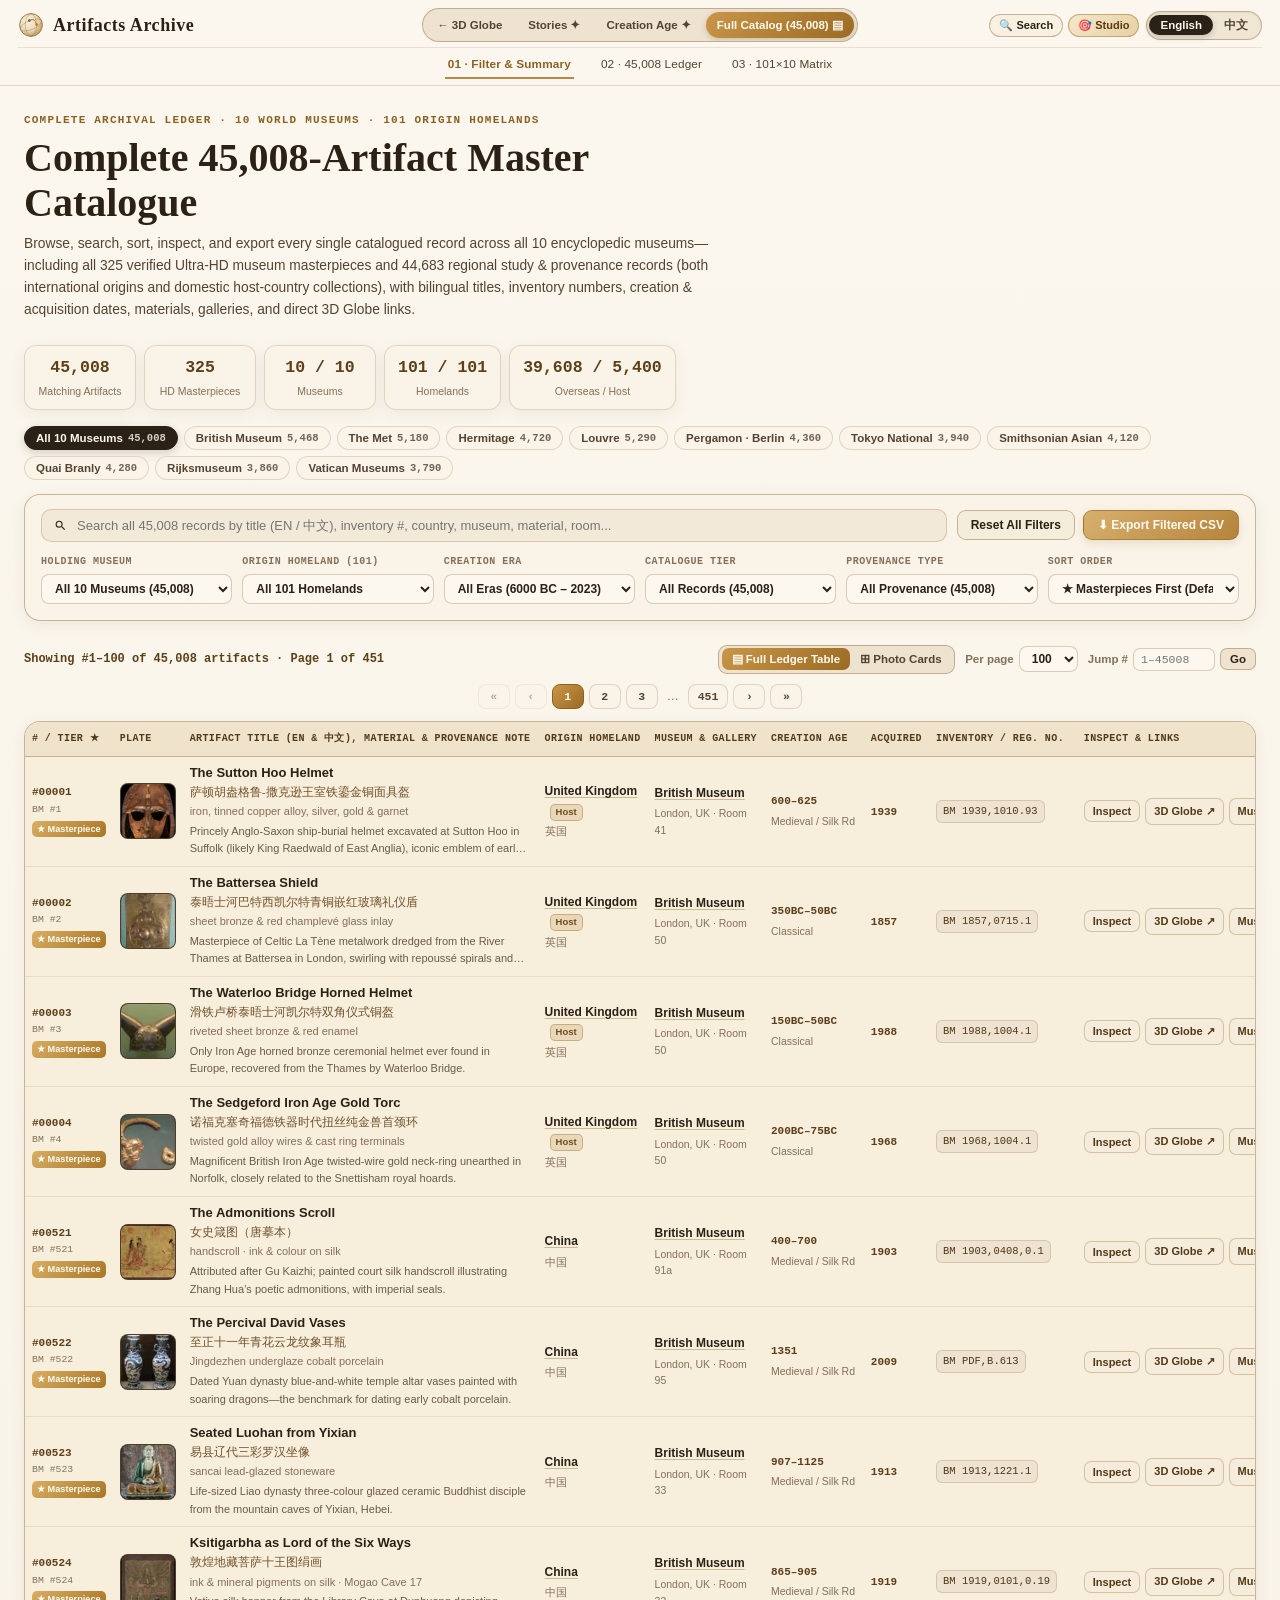
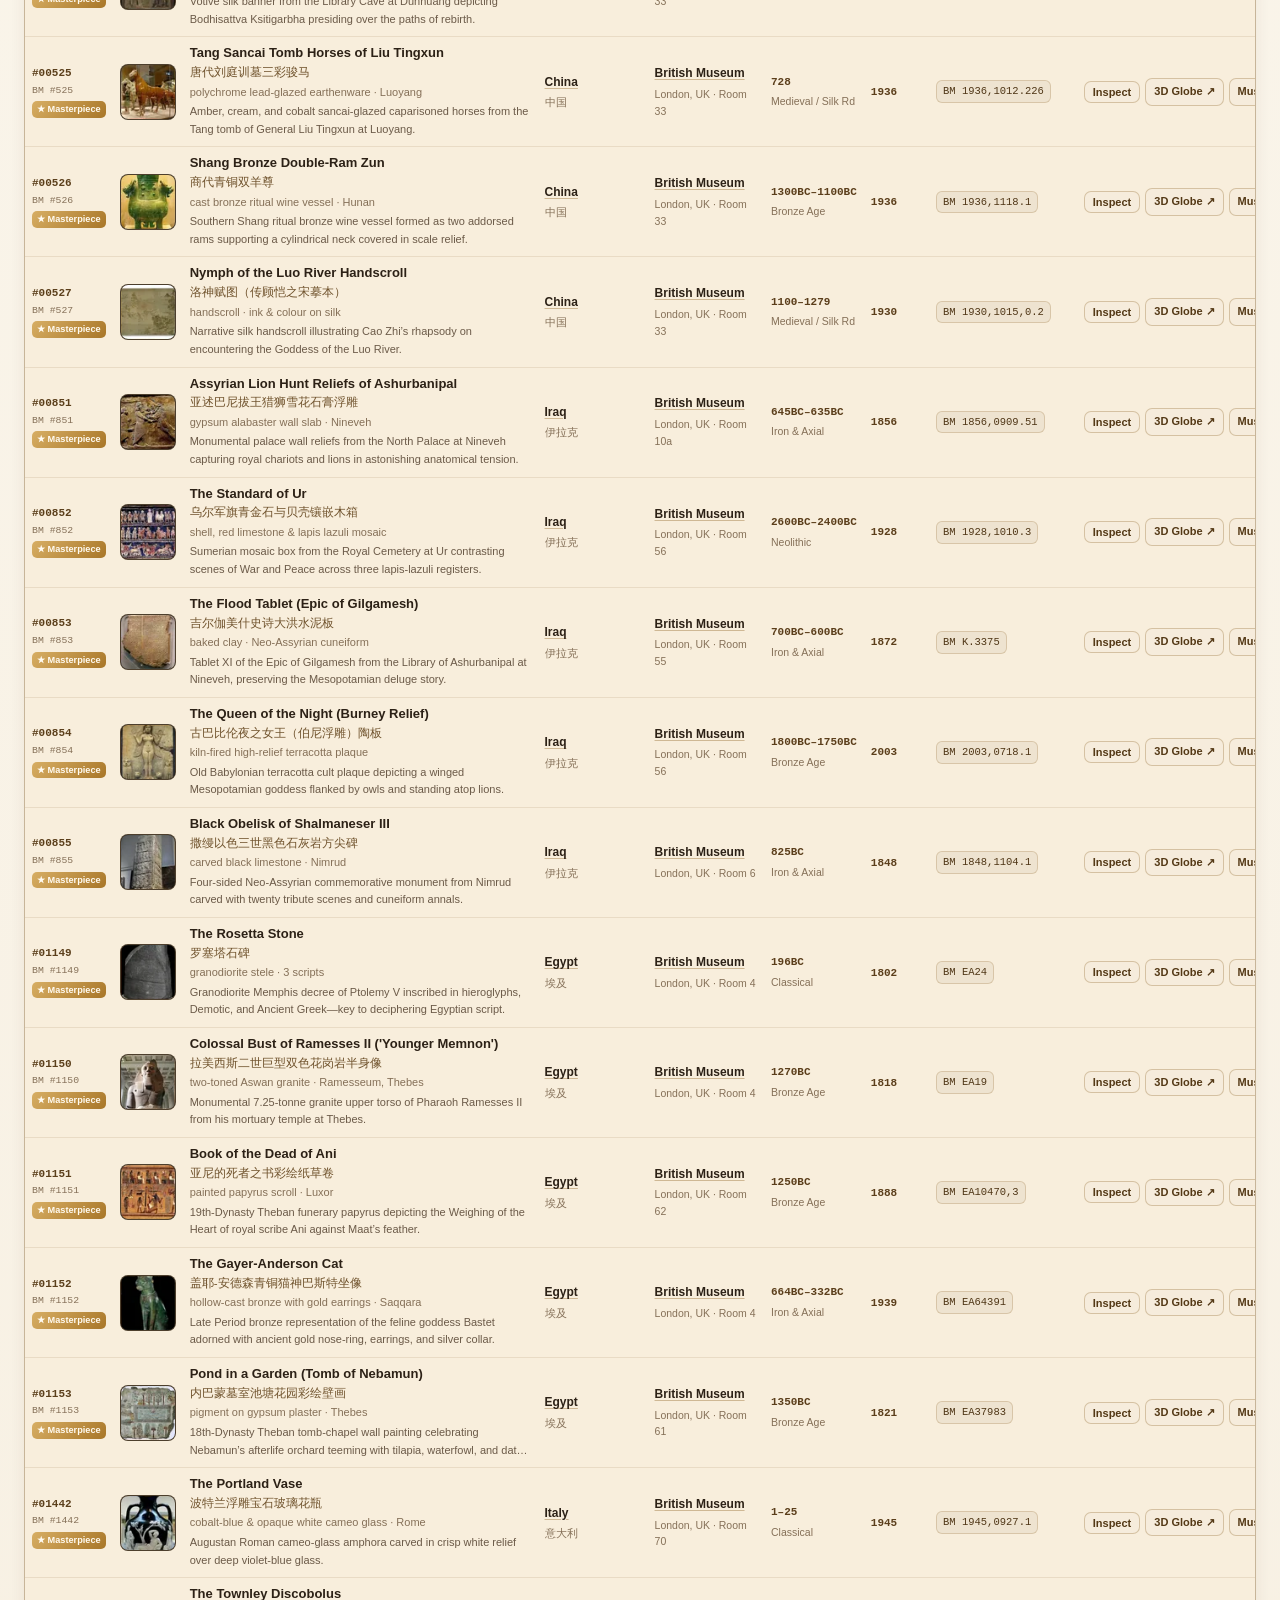
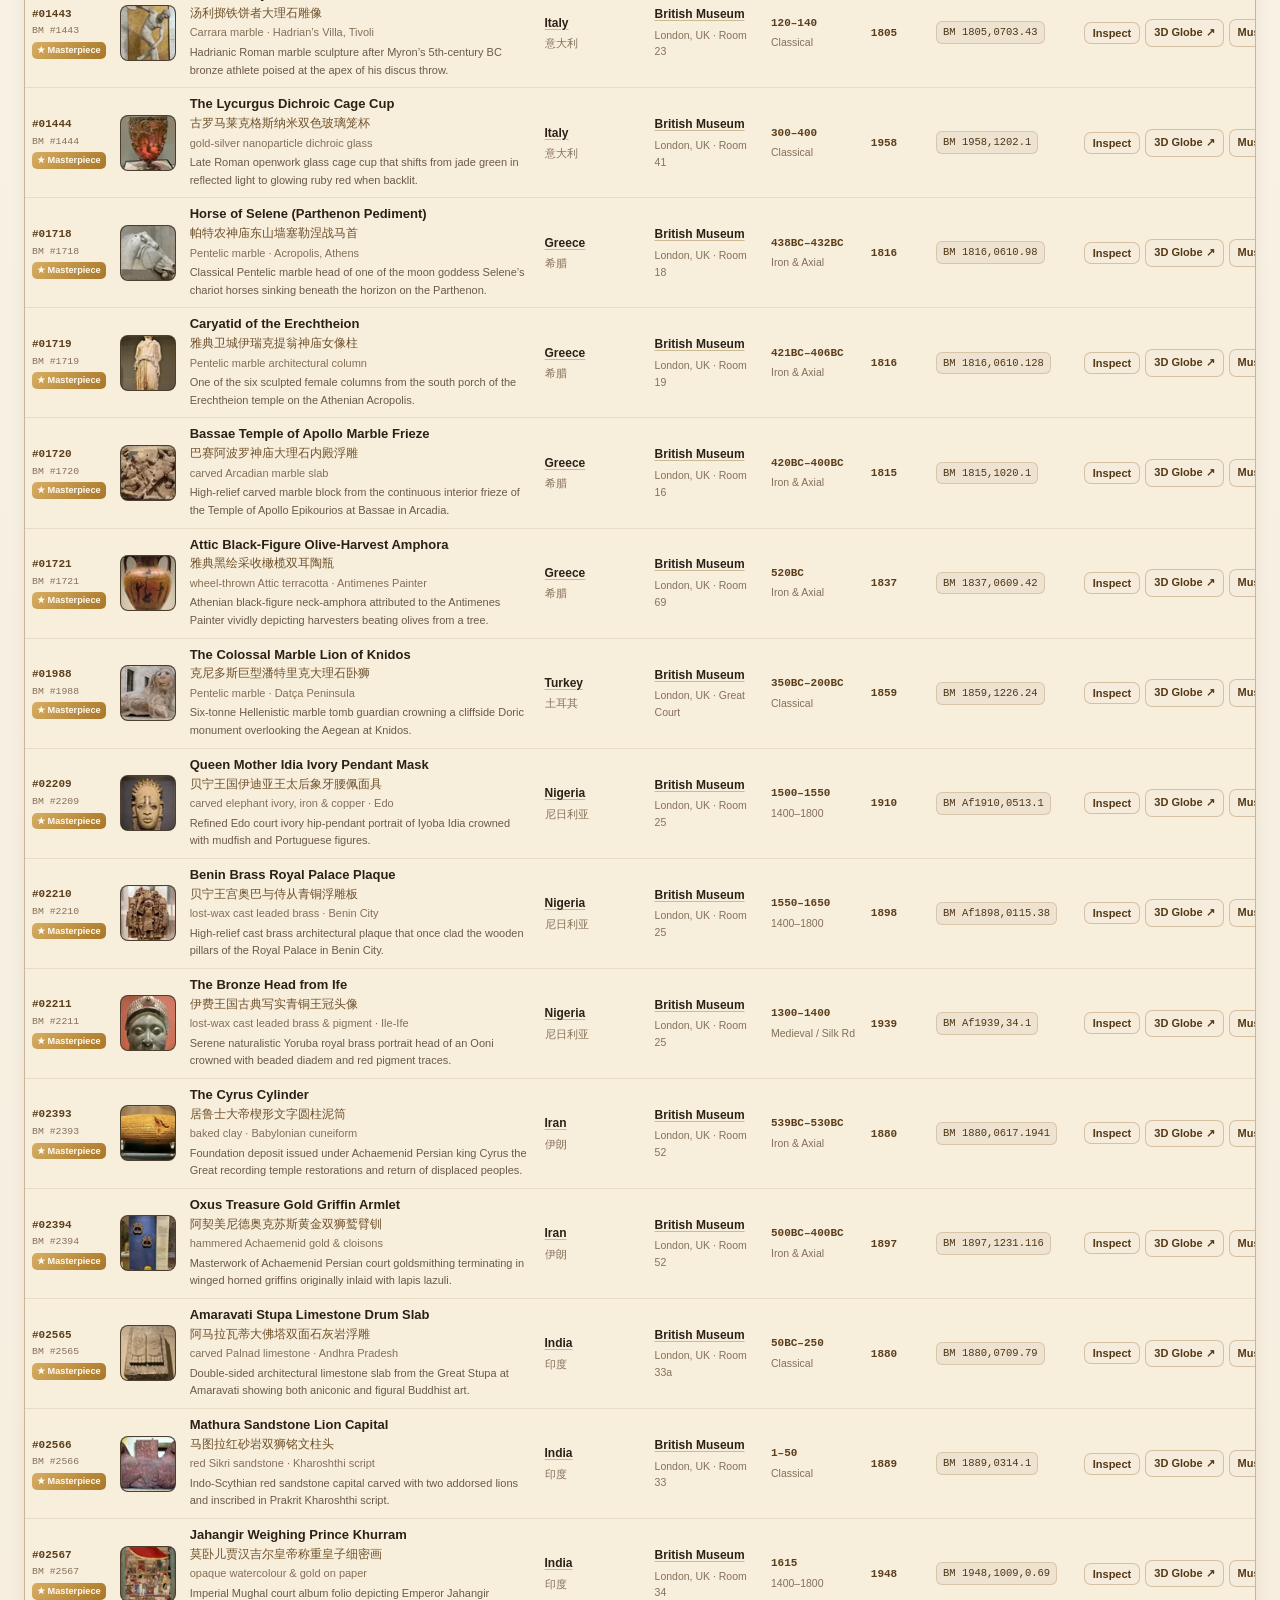
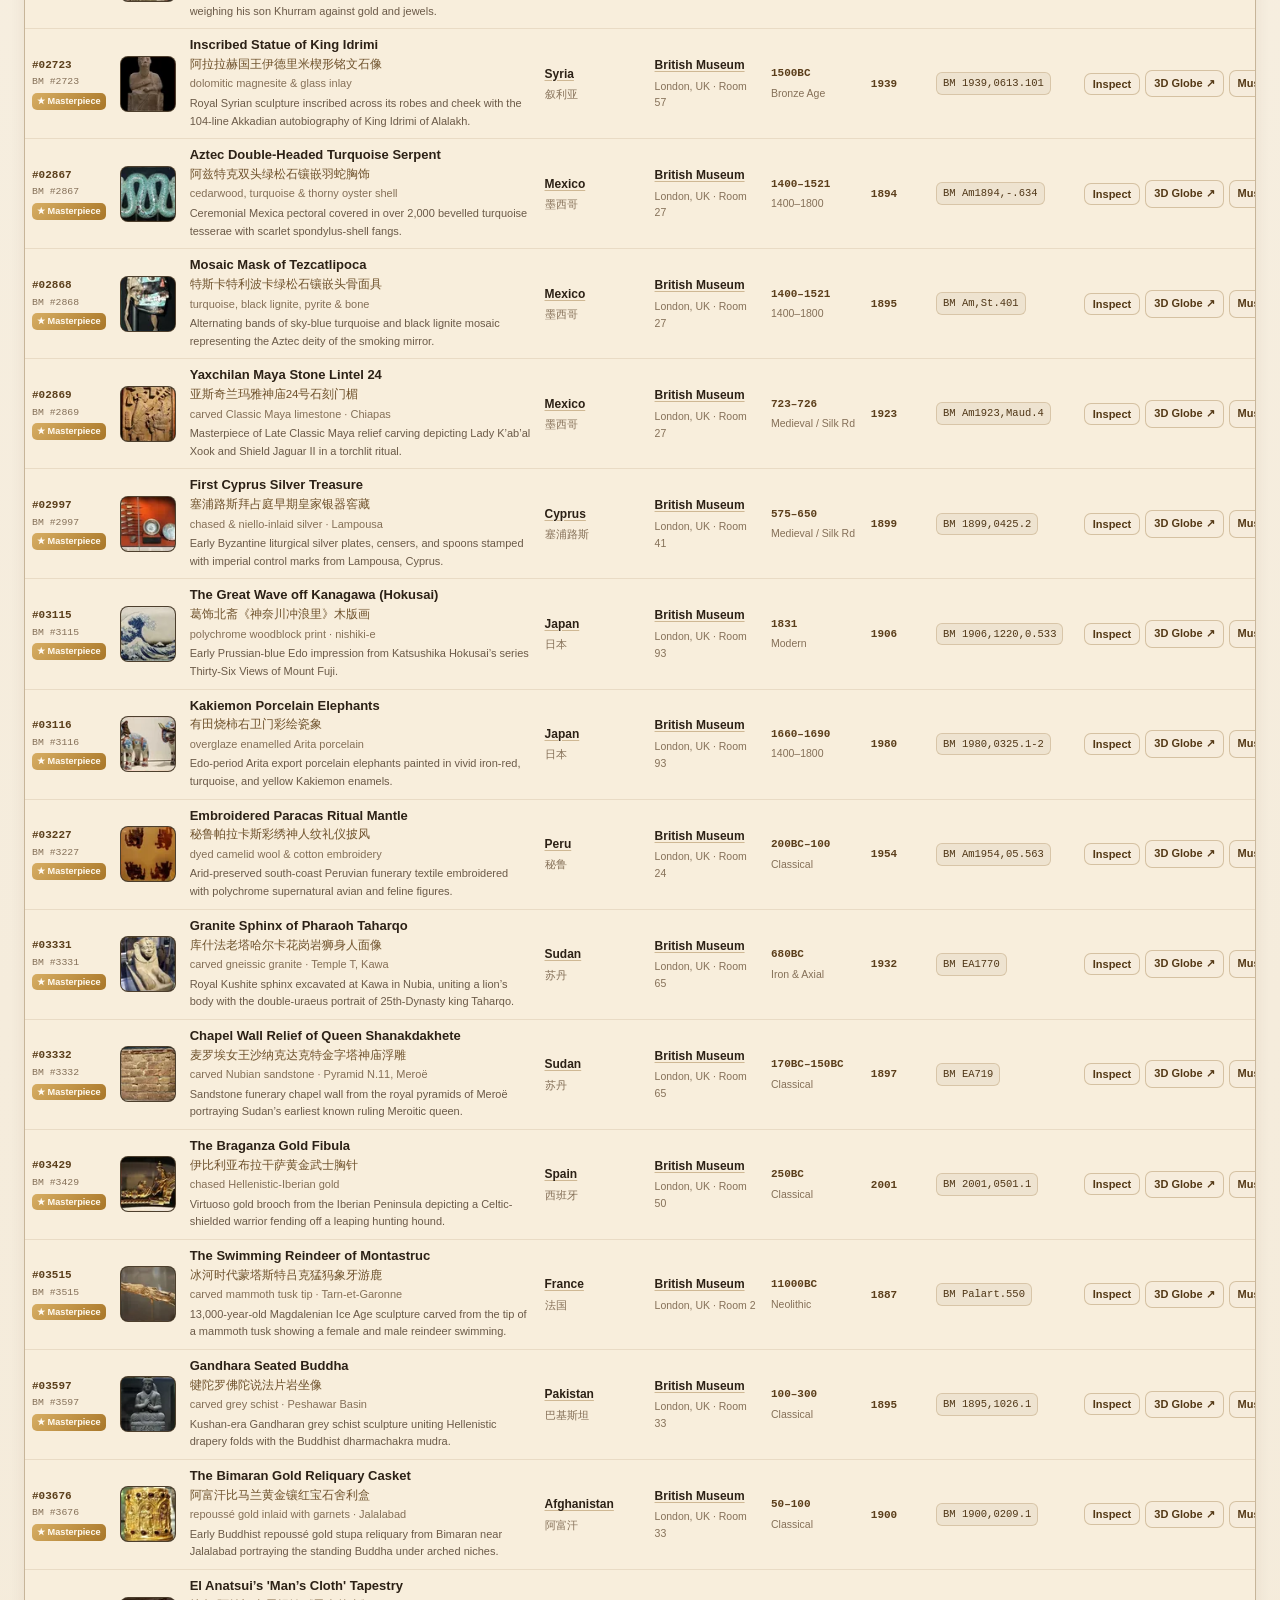
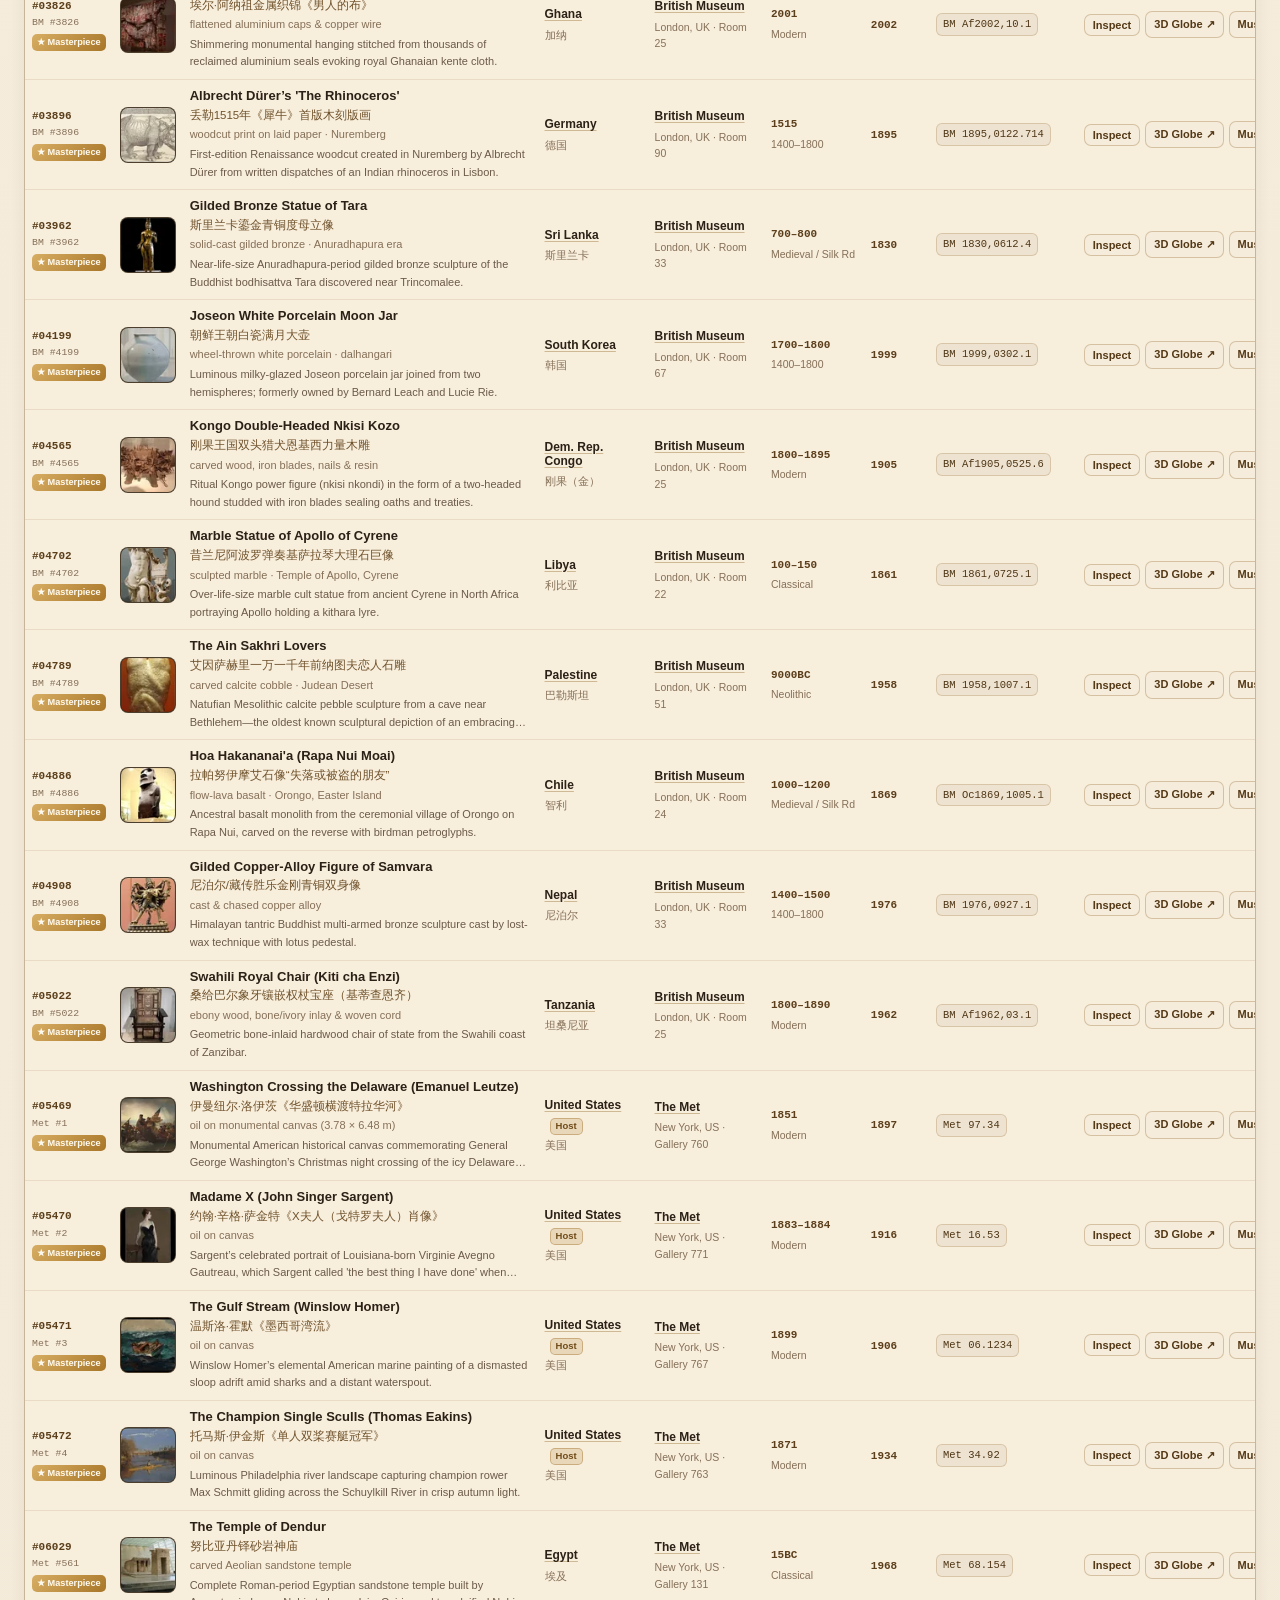
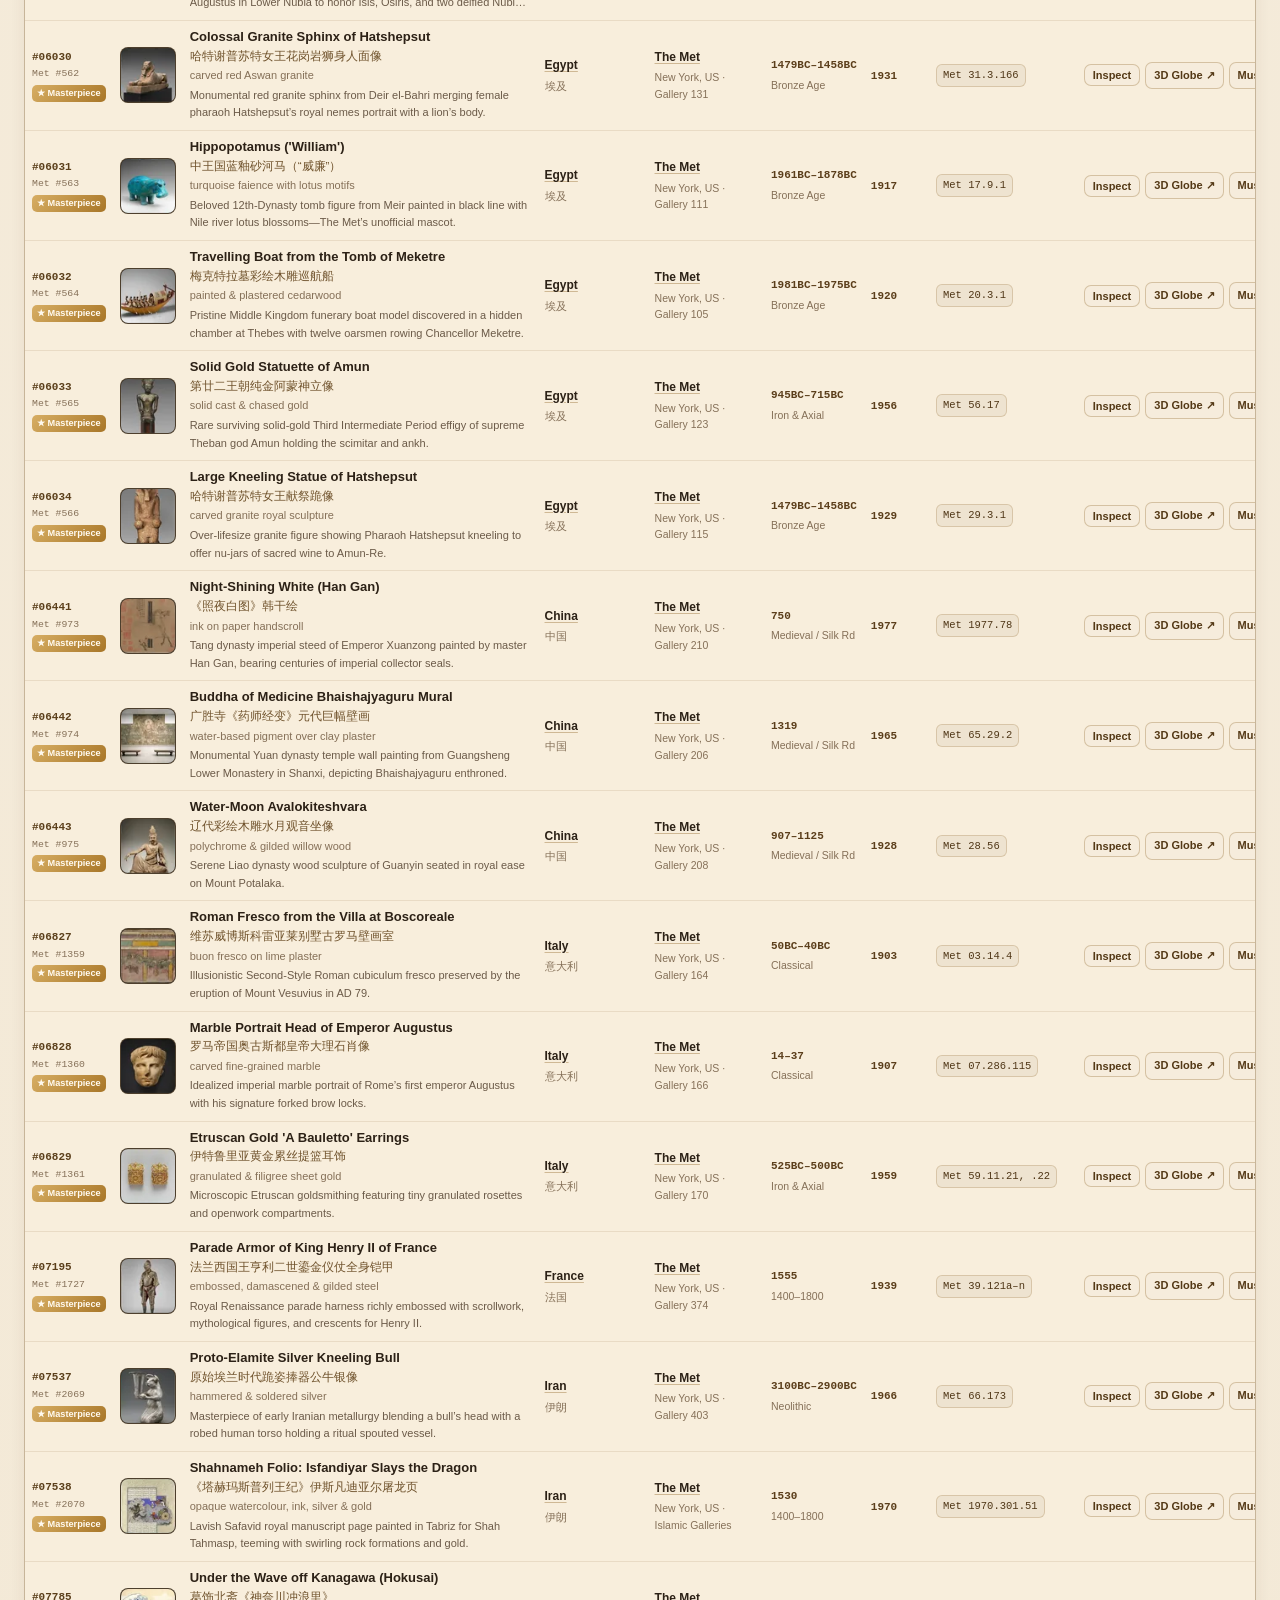
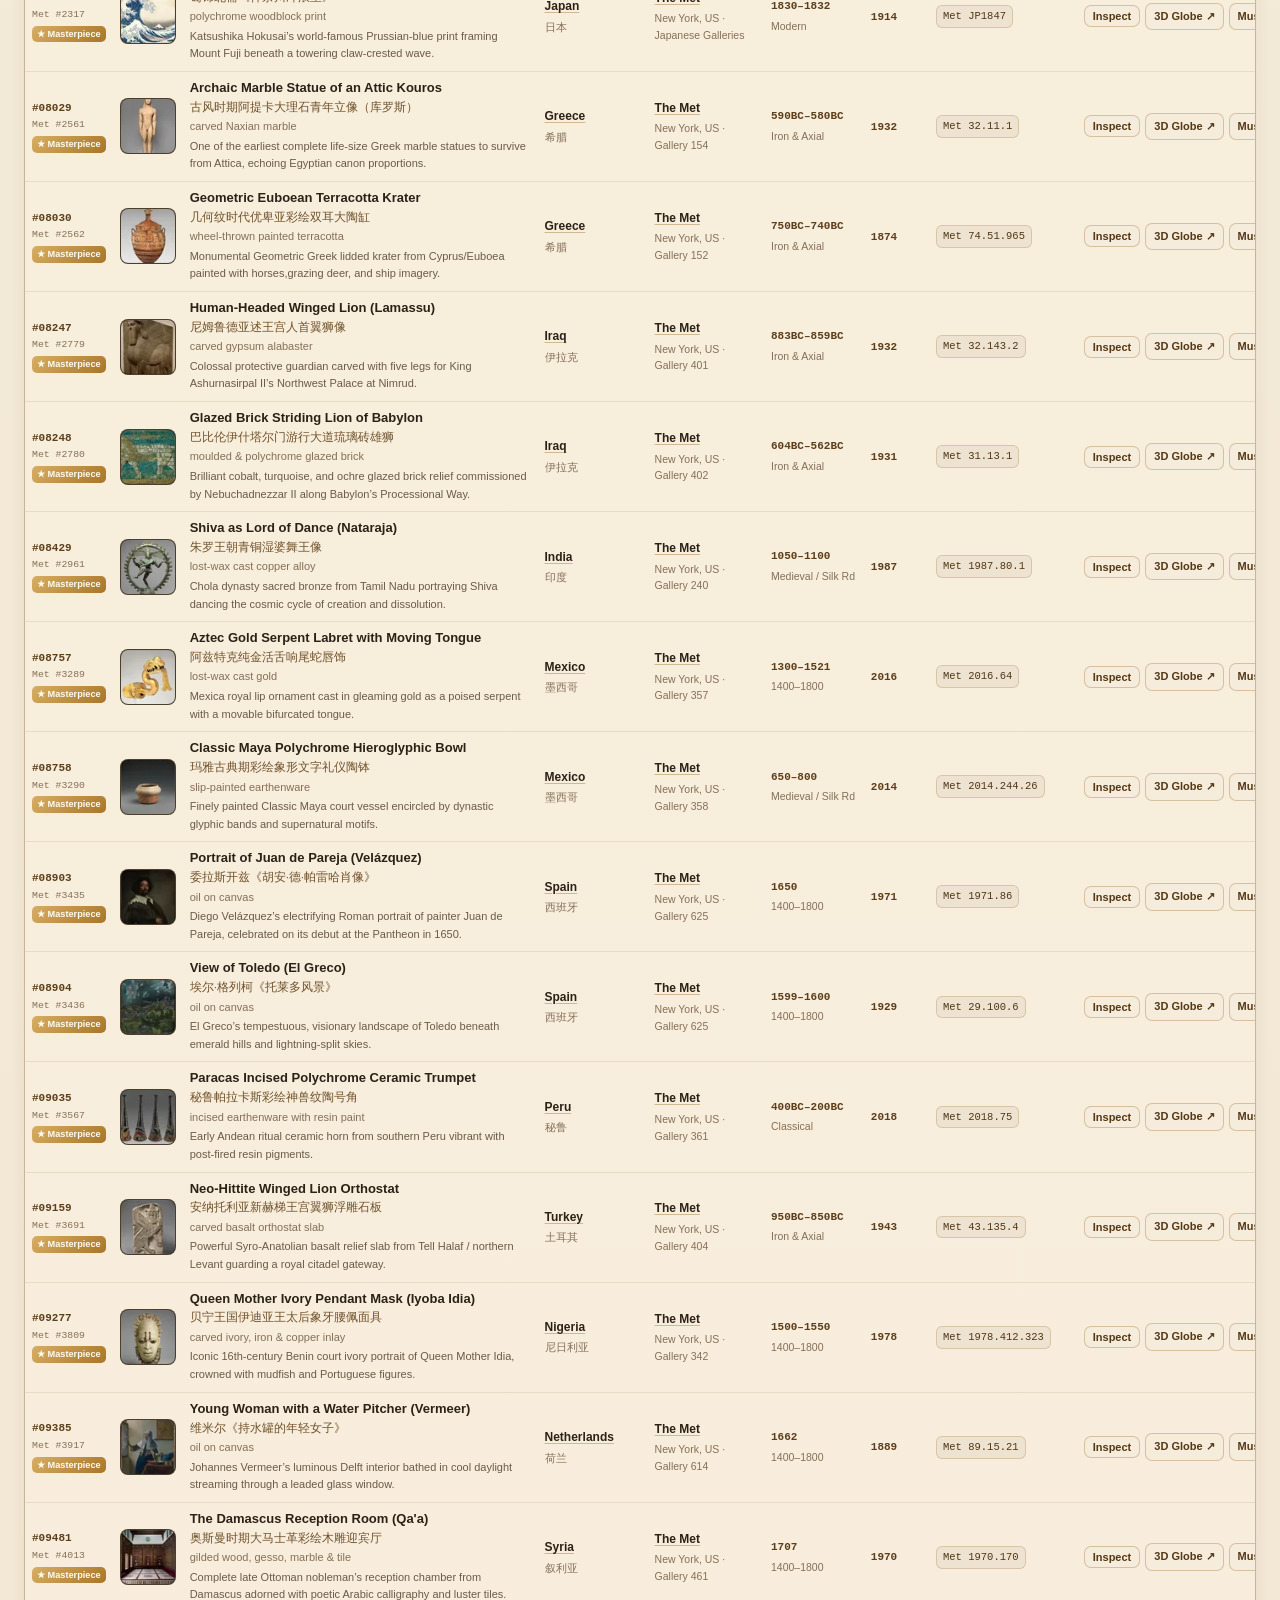
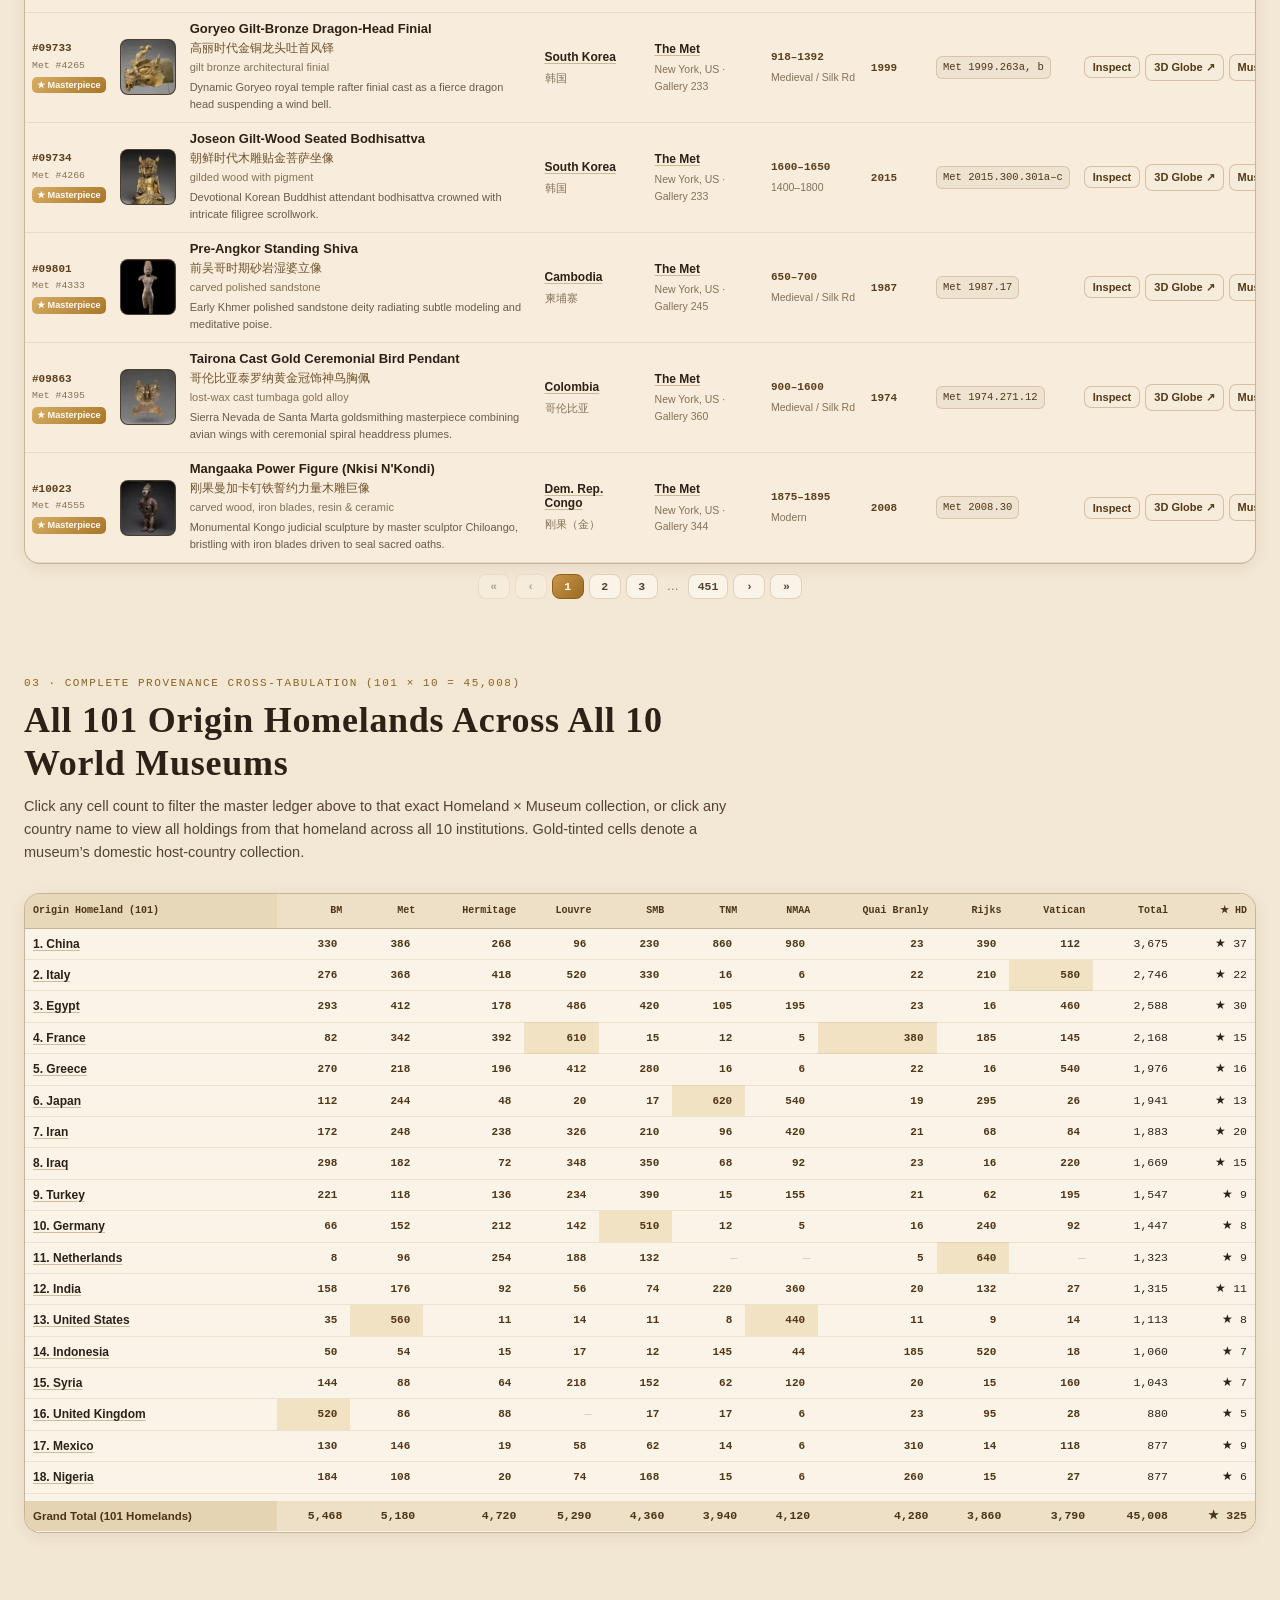
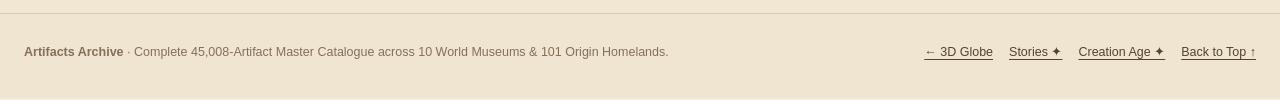
==== commit 9597789d: "perf: dual-tier WebP mip atlases, polygon/dataset caching, lazy CJK fonts, debounced Cmd+K & immutab" ====
--- a/public/catalog.html
+++ b/public/catalog.html
@@ -9,9 +9,12 @@
   <meta property="og:description" content="Search, filter, sort, and export all 45,008 catalogued records across 10 world museums and 101 origin homelands, plus an interactive 101×10 cross-tab matrix." />
   <meta property="og:type" content="website" />
   <link rel="icon" type="image/svg+xml" href="./favicon.svg" />
-  <link rel="stylesheet" href="./css/styles.css" />
-  <link rel="stylesheet" href="./css/catalog.css" />
-  <link rel="stylesheet" href="./css/studio.css" />
+  <link rel="preconnect" href="https://fonts.googleapis.com" />
+  <link rel="preconnect" href="https://fonts.gstatic.com" crossorigin />
+  <link rel="preload" href="./js/assets.js?v=20" as="script" />
+  <link rel="stylesheet" href="./css/styles.css?v=20" />
+  <link rel="stylesheet" href="./css/catalog.css?v=20" />
+  <link rel="stylesheet" href="./css/studio.css?v=20" />
 </head>
 <body class="catalog-page">
   <header id="site-nav">
@@ -297,8 +300,8 @@
     </div>
   </footer>
 
-  <script src="./js/assets.js" defer></script>
-  <script src="./js/studio.js" defer></script>
-  <script src="./js/catalog.js" defer></script>
+  <script src="./js/assets.js?v=20" defer></script>
+  <script src="./js/studio.js?v=20" defer></script>
+  <script src="./js/catalog.js?v=20" defer></script>
 </body>
 </html>
--- a/public/css/styles.css
+++ b/public/css/styles.css
@@ -67,9 +67,7 @@
   position: sticky;
   top: 0;
   z-index: 60;
-  background: rgba(251, 247, 238, 0.88);
-  backdrop-filter: blur(8px);
-  -webkit-backdrop-filter: blur(8px);
+  background: rgba(251, 247, 238, 0.96);
   border-bottom: 1px solid var(--border-sepia);
 }
 
@@ -160,8 +158,6 @@
   inset-inline-end: 16px;
   z-index: 26;
   background: var(--bg-paper-card);
-  backdrop-filter: blur(8px);
-  -webkit-backdrop-filter: blur(8px);
   box-shadow: var(--shadow-subtle);
 }
 
@@ -217,7 +213,7 @@
 #globe-section,
 #masterpieces,
 #methodology {
-  scroll-margin-top: 66px;
+  scroll-margin-top: 86px;
 }
 
 .nav-cta-btn {
@@ -237,12 +233,6 @@
   cursor: pointer;
   box-shadow: 0 2px 8px rgba(120, 82, 24, 0.18);
   transition: transform 0.15s ease, filter 0.15s ease;
-}
-
-@media (max-width: 1340px) {
-  .nav-links a[data-nav-section] {
-    display: none;
-  }
 }
 
 .nav-cta-btn:hover {
@@ -418,8 +408,6 @@
   top: calc(100% + 6px);
   z-index: 80;
   background: rgba(252, 248, 240, 0.98);
-  backdrop-filter: blur(8px);
-  -webkit-backdrop-filter: blur(8px);
   border: 1px solid var(--border-sepia-strong);
   border-radius: 12px;
   padding: 5px;
@@ -675,8 +663,6 @@
   transform: translateX(-50%);
   z-index: 20;
   background: rgba(252, 249, 242, 0.94);
-  backdrop-filter: blur(8px);
-  -webkit-backdrop-filter: blur(8px);
   border: 1px solid var(--border-sepia);
   border-radius: 15px;
   padding: 8px 24px 7px;
@@ -780,8 +766,6 @@
   width: 280px;
   z-index: 25;
   background: var(--bg-paper-card);
-  backdrop-filter: blur(8px);
-  -webkit-backdrop-filter: blur(8px);
   border: 1px solid var(--border-sepia);
   border-radius: 16px;
   box-shadow: var(--shadow-elevated);
@@ -1382,8 +1366,6 @@
   width: min(740px, calc(100% - 36px));
   z-index: 30;
   background: var(--bg-paper-strong);
-  backdrop-filter: blur(8px);
-  -webkit-backdrop-filter: blur(8px);
   border: 1px solid rgba(176, 150, 113, 0.45);
   border-radius: 16px;
   padding: 14px;
@@ -1839,9 +1821,7 @@
   left: 50%;
   transform: translateX(-50%);
   z-index: 26;
-  background: rgba(252, 248, 239, 0.92);
-  backdrop-filter: blur(8px);
-  -webkit-backdrop-filter: blur(8px);
+  background: rgba(252, 248, 239, 0.97);
   border: 1px solid var(--border-sepia);
   border-radius: 16px;
   padding: 9px 16px;
@@ -2176,7 +2156,6 @@
   padding: 3px 9px;
   border-radius: 999px;
   background: rgba(32, 24, 15, 0.76);
-  backdrop-filter: blur(6px);
   color: #f8efe0;
   font-size: 11px;
   font-weight: 600;
@@ -2294,8 +2273,6 @@
   inset: 0;
   z-index: 120;
   background: rgba(24, 18, 12, 0.78);
-  backdrop-filter: blur(10px);
-  -webkit-backdrop-filter: blur(10px);
   display: none;
   align-items: center;
   justify-content: center;
@@ -2957,15 +2934,14 @@
     gap: 6px;
   }
 
-  .nav-links a[data-nav-section],
   .nav-cta-btn {
     display: none;
   }
 
   .nav-links {
     display: flex;
-    gap: 6px;
-    order: 3;
+    gap: 14px;
+    order: 4;
     width: 100%;
     min-width: 0;
     justify-content: flex-start;
@@ -2973,6 +2949,7 @@
     scrollbar-width: none;
   }
 
+  .idx-page-switcher,
   .st-page-switcher,
   .ca-page-switcher,
   .cat-page-switcher {
@@ -2981,6 +2958,7 @@
     min-width: 0;
   }
 
+  .idx-page-pill,
   .st-page-pill,
   .ca-page-pill,
   .cat-page-pill {
--- a/public/css/catalog.css
+++ b/public/css/catalog.css
@@ -45,7 +45,7 @@
 #cat-hero-section,
 #cat-directory-section,
 #cat-matrix-section {
-  scroll-margin-top: 68px;
+  scroll-margin-top: 86px;
 }
 
 .cat-hero-deck {
@@ -951,8 +951,6 @@
   inset: 0;
   z-index: 120;
   background: rgba(24, 17, 10, 0.62);
-  backdrop-filter: blur(8px);
-  -webkit-backdrop-filter: blur(8px);
   display: none;
   align-items: center;
   justify-content: center;
@@ -1145,8 +1143,6 @@
   inset: 0;
   z-index: 140;
   background: rgba(18, 13, 8, 0.84);
-  backdrop-filter: blur(10px);
-  -webkit-backdrop-filter: blur(10px);
   display: none;
   align-items: center;
   justify-content: center;
@@ -1164,9 +1160,6 @@
 }
 
 @media (max-width: 820px) {
-  .cat-sec-links {
-    display: none;
-  }
   .cat-facets-grid {
     grid-template-columns: repeat(2, minmax(0, 1fr));
   }
--- a/public/css/studio.css
+++ b/public/css/studio.css
@@ -73,9 +73,7 @@
   position: fixed;
   inset: 0;
   z-index: 220;
-  background: rgba(24, 17, 10, 0.68);
-  backdrop-filter: blur(8px);
-  -webkit-backdrop-filter: blur(8px);
+  background: rgba(24, 17, 10, 0.78);
   display: none;
   align-items: center;
   justify-content: center;
@@ -763,22 +761,176 @@
   flex-wrap: wrap;
 }
 
+/* Unified Page Switcher Pill on index.html + Always-Visible Editorial Subsection Bar */
+.idx-page-switcher {
+  display: inline-flex;
+  align-items: center;
+  gap: 4px;
+  padding: 3px;
+  border-radius: 999px;
+  background: rgba(232, 219, 196, 0.72);
+  border: 1px solid var(--border-sepia-strong);
+  max-width: 100%;
+  overflow-x: auto;
+  scrollbar-width: none;
+}
+
+.idx-page-switcher::-webkit-scrollbar {
+  display: none;
+}
+
+.idx-page-pill {
+  text-decoration: none;
+  font-size: 11.5px;
+  font-weight: 600;
+  padding: 4px 10px;
+  border-radius: 999px;
+  color: var(--ink-body);
+  white-space: nowrap;
+  transition: background-color 0.15s ease, color 0.15s ease;
+}
+
+.idx-page-pill:hover {
+  color: var(--ink-strong);
+  background: rgba(255, 250, 240, 0.65);
+}
+
+.idx-page-pill.active {
+  background: linear-gradient(135deg, #8c6223, #6d4a14);
+  color: #fffaf0;
+  box-shadow: 0 2px 6px rgba(92, 62, 18, 0.22);
+}
+
 #site-nav .nav-inner {
-  max-width: 1580px;
+  max-width: 1720px;
+  display: grid;
+  grid-template-columns: minmax(0, 1fr) auto minmax(0, 1fr);
+  align-items: center;
+  column-gap: 12px;
+  row-gap: 5px;
+  padding: 8px 18px 6px;
+}
+
+#site-nav .brand-link {
+  grid-column: 1;
+  grid-row: 1;
+  justify-self: start;
+}
+
+.idx-page-switcher,
+.st-page-switcher,
+.ca-page-switcher,
+.cat-page-switcher {
+  grid-column: 2;
+  grid-row: 1;
+  justify-self: center;
+}
+
+#site-nav .nav-right {
+  grid-column: 3;
+  grid-row: 1;
+  justify-self: end;
+}
+
+.idx-sec-links,
+.ca-sec-links,
+.cat-sec-links {
+  grid-column: 1 / -1;
+  grid-row: 2;
+  justify-self: stretch;
+  width: 100%;
+  min-width: 0;
+  display: flex;
+  align-items: center;
+  justify-content: center;
+  gap: 24px;
+  padding-top: 5px;
+  border-top: 1px solid rgba(176, 150, 113, 0.24);
+  overflow-x: auto;
+  scrollbar-width: none;
+}
+
+.idx-sec-links::-webkit-scrollbar,
+.ca-sec-links::-webkit-scrollbar,
+.cat-sec-links::-webkit-scrollbar {
+  display: none;
+}
+
+.idx-sec-links a,
+.ca-sec-links a,
+.cat-sec-links a {
+  padding: 2px 3px 3px;
+  font-size: 11.8px;
 }
 
 @media (max-width: 1640px) {
-  .nav-links a[data-nav-section],
+  .nav-cta-btn {
+    display: none;
+  }
+}
+
+@media (max-width: 1360px) {
+  .st-kbd-chip {
+    display: none;
+  }
+}
+
+@media (max-width: 1200px) {
+  #site-nav .nav-inner {
+    grid-template-columns: auto minmax(0, 1fr);
+  }
+  #site-nav .nav-right {
+    grid-column: 2;
+    grid-row: 1;
+    justify-self: end;
+  }
+  .idx-page-switcher,
+  .st-page-switcher,
+  .ca-page-switcher,
+  .cat-page-switcher {
+    grid-column: 1 / -1;
+    grid-row: 2;
+    justify-self: center;
+    width: fit-content;
+    max-width: 100%;
+    margin: 2px auto 0;
+  }
+  .idx-sec-links,
   .ca-sec-links,
   .cat-sec-links {
-    display: none;
-  }
-}
-
-@media (max-width: 1180px) {
-  .st-kbd-chip,
-  .nav-cta-btn {
-    display: none;
+    grid-column: 1 / -1;
+    grid-row: 3;
+  }
+}
+
+@media (max-width: 560px) {
+  #site-nav .nav-inner {
+    grid-template-columns: 1fr;
+  }
+  #site-nav .brand-link {
+    grid-column: 1;
+    grid-row: 1;
+  }
+  #site-nav .nav-right {
+    grid-column: 1;
+    grid-row: 2;
+    justify-self: stretch;
+    justify-content: flex-start;
+  }
+  .idx-page-switcher,
+  .st-page-switcher,
+  .ca-page-switcher,
+  .cat-page-switcher {
+    grid-column: 1;
+    grid-row: 3;
+  }
+  .idx-sec-links,
+  .ca-sec-links,
+  .cat-sec-links {
+    grid-column: 1;
+    grid-row: 4;
+    justify-content: flex-start;
+    gap: 14px;
   }
 }
 
